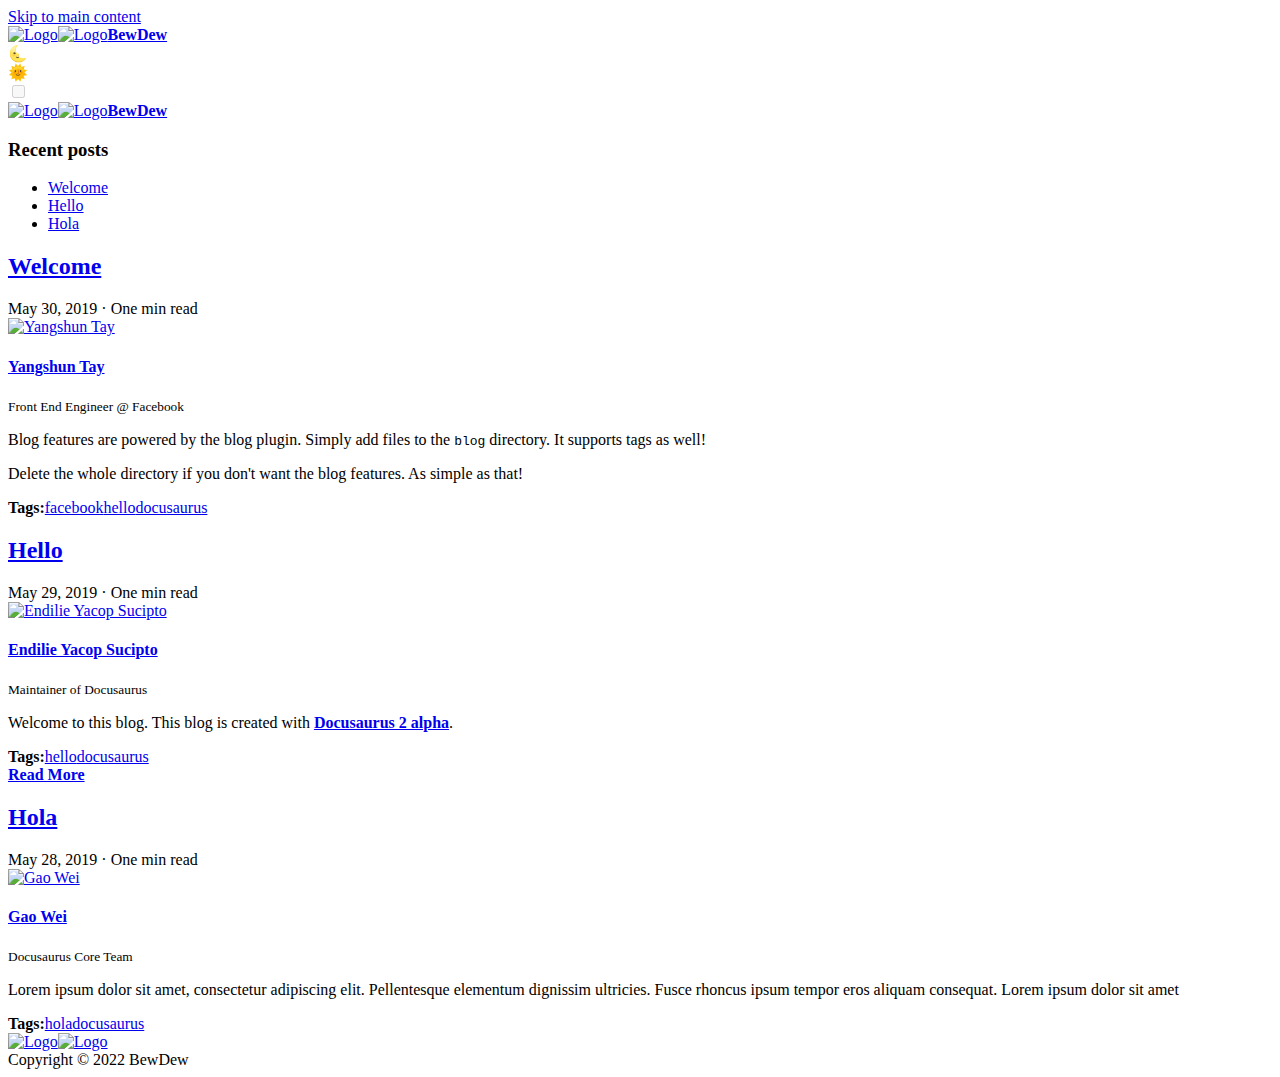
==== blog/index.html @ 8f5b1bf0 "Deploy website - based on" ====
<!doctype html>
<html lang="en" dir="ltr">
<head>
<meta charset="UTF-8">
<meta name="viewport" content="width=device-width,initial-scale=1">
<meta name="generator" content="Docusaurus v2.0.0-alpha.72">
<link rel="alternate" type="application/rss+xml" href="/bewdew/blog/rss.xml" title="A discreet dating platform Blog RSS Feed">
<link rel="alternate" type="application/atom+xml" href="/bewdew/blog/atom.xml" title="A discreet dating platform Blog Atom Feed"><title data-react-helmet="true">Blog | A discreet dating platform</title><meta data-react-helmet="true" property="og:title" content="Blog | A discreet dating platform"><meta data-react-helmet="true" name="description" content="Blog"><meta data-react-helmet="true" property="og:description" content="Blog"><meta data-react-helmet="true" property="og:url" content="https://aerohit2000.github.io/bewdew/blog"><meta data-react-helmet="true" name="docusaurus_locale" content="en"><meta data-react-helmet="true" name="docusaurus_tag" content="blog_posts_list"><link data-react-helmet="true" rel="shortcut icon" href="/bewdew/static/img/icon.ico"><link data-react-helmet="true" rel="canonical" href="https://aerohit2000.github.io/bewdew/blog"><link data-react-helmet="true" rel="alternate" href="https://aerohit2000.github.io/bewdew/blog" hreflang="en"><link data-react-helmet="true" rel="alternate" href="https://aerohit2000.github.io/bewdew/blog" hreflang="x-default"><link rel="stylesheet" href="/bewdew/assets/css/styles.150b2ff1.css">
<link rel="preload" href="/bewdew/assets/js/styles.269e202a.js" as="script">
<link rel="preload" href="/bewdew/assets/js/runtime~main.9c7e281b.js" as="script">
<link rel="preload" href="/bewdew/assets/js/main.afb9f971.js" as="script">
<link rel="preload" href="/bewdew/assets/js/common.3d805aa1.js" as="script">
<link rel="preload" href="/bewdew/assets/js/26.1a145ec1.js" as="script">
<link rel="preload" href="/bewdew/assets/js/296fe3ce.f5c335bb.js" as="script">
<link rel="preload" href="/bewdew/assets/js/af172acd.5b949e8c.js" as="script">
<link rel="preload" href="/bewdew/assets/js/3570154c.fe46bd46.js" as="script">
<link rel="preload" href="/bewdew/assets/js/8e9f0a8a.150a11a0.js" as="script">
<link rel="preload" href="/bewdew/assets/js/d6c3c306.daef6674.js" as="script">
</head>
<body>
<script>!function(){function t(t){document.documentElement.setAttribute("data-theme",t)}var e=function(){var t=null;try{t=localStorage.getItem("theme")}catch(t){}return t}();t(null!==e?e:"light")}()</script><div id="__docusaurus">
<div><a href="#main" class="skipToContent_1oUP">Skip to main content</a></div><nav class="navbar navbar--fixed-top"><div class="navbar__inner"><div class="navbar__items"><a class="navbar__brand" href="/bewdew/"><img src="/bewdew/img/logo.svg" alt="Logo" class="themedImage_1VuW themedImage--light_3UqQ navbar__logo"><img src="/bewdew/img/logo.svg" alt="Logo" class="themedImage_1VuW themedImage--dark_hz6m navbar__logo"><strong class="navbar__title">BewDew</strong></a></div><div class="navbar__items navbar__items--right"><div class="react-toggle react-toggle--disabled displayOnlyInLargeViewport_GrZ2"><div class="react-toggle-track"><div class="react-toggle-track-check"><span class="toggle_71bT">🌜</span></div><div class="react-toggle-track-x"><span class="toggle_71bT">🌞</span></div></div><div class="react-toggle-thumb"></div><input type="checkbox" disabled="" aria-label="Dark mode toggle" class="react-toggle-screenreader-only"></div></div></div><div role="presentation" class="navbar-sidebar__backdrop"></div><div class="navbar-sidebar"><div class="navbar-sidebar__brand"><a class="navbar__brand" href="/bewdew/"><img src="/bewdew/img/logo.svg" alt="Logo" class="themedImage_1VuW themedImage--light_3UqQ navbar__logo"><img src="/bewdew/img/logo.svg" alt="Logo" class="themedImage_1VuW themedImage--dark_hz6m navbar__logo"><strong class="navbar__title">BewDew</strong></a></div><div class="navbar-sidebar__items"><div class="menu"><ul class="menu__list"></ul></div></div></div></nav><div class="main-wrapper blog-wrapper"><div class="container margin-vert--lg"><div class="row"><div class="col col--3"><div class="sidebar_2ahu thin-scrollbar"><h3 class="sidebarItemTitle_2hhb">Recent posts</h3><ul class="sidebarItemList_2xAf"><li class="sidebarItem_2UVv"><a class="sidebarItemLink_1RT6" href="/bewdew/blog/welcome">Welcome</a></li><li class="sidebarItem_2UVv"><a class="sidebarItemLink_1RT6" href="/bewdew/blog/hello-world">Hello</a></li><li class="sidebarItem_2UVv"><a class="sidebarItemLink_1RT6" href="/bewdew/blog/hola">Hola</a></li></ul></div></div><main class="col col--7"><article class="margin-bottom--xl"><header><h2 class="margin-bottom--sm blogPostTitle_GeHD"><a href="/bewdew/blog/welcome">Welcome</a></h2><div class="margin-vert--md"><time datetime="2019-05-30T00:00:00.000Z" class="blogPostDate_fNvV">May 30, 2019 · One min read</time></div><div class="avatar margin-vert--md"><a href="https://github.com/yangshun" target="_blank" rel="noopener noreferrer" class="avatar__photo-link avatar__photo"><img src="https://avatars0.githubusercontent.com/u/1315101?s=400&amp;v=4" alt="Yangshun Tay"></a><div class="avatar__intro"><h4 class="avatar__name"><a href="https://github.com/yangshun" target="_blank" rel="noopener noreferrer">Yangshun Tay</a></h4><small class="avatar__subtitle">Front End Engineer @ Facebook</small></div></div></header><div class="markdown"><p>Blog features are powered by the blog plugin. Simply add files to the <code>blog</code> directory. It supports tags as well!</p><p>Delete the whole directory if you don&#x27;t want the blog features. As simple as that!</p></div><footer class="row margin-vert--lg"><div class="col"><strong>Tags:</strong><a class="margin-horiz--sm" href="/bewdew/blog/tags/facebook">facebook</a><a class="margin-horiz--sm" href="/bewdew/blog/tags/hello">hello</a><a class="margin-horiz--sm" href="/bewdew/blog/tags/docusaurus">docusaurus</a></div></footer></article><article class="margin-bottom--xl"><header><h2 class="margin-bottom--sm blogPostTitle_GeHD"><a href="/bewdew/blog/hello-world">Hello</a></h2><div class="margin-vert--md"><time datetime="2019-05-29T00:00:00.000Z" class="blogPostDate_fNvV">May 29, 2019 · One min read</time></div><div class="avatar margin-vert--md"><a href="https://github.com/endiliey" target="_blank" rel="noopener noreferrer" class="avatar__photo-link avatar__photo"><img src="https://avatars1.githubusercontent.com/u/17883920?s=460&amp;v=4" alt="Endilie Yacop Sucipto"></a><div class="avatar__intro"><h4 class="avatar__name"><a href="https://github.com/endiliey" target="_blank" rel="noopener noreferrer">Endilie Yacop Sucipto</a></h4><small class="avatar__subtitle">Maintainer of Docusaurus</small></div></div></header><div class="markdown"><p>Welcome to this blog. This blog is created with <a href="https://v2.docusaurus.io/" target="_blank" rel="noopener noreferrer"><strong>Docusaurus 2 alpha</strong></a>.</p></div><footer class="row margin-vert--lg"><div class="col"><strong>Tags:</strong><a class="margin-horiz--sm" href="/bewdew/blog/tags/hello">hello</a><a class="margin-horiz--sm" href="/bewdew/blog/tags/docusaurus">docusaurus</a></div><div class="col text--right"><a aria-label="Read more about Hello" href="/bewdew/blog/hello-world"><strong>Read More</strong></a></div></footer></article><article class="margin-bottom--xl"><header><h2 class="margin-bottom--sm blogPostTitle_GeHD"><a href="/bewdew/blog/hola">Hola</a></h2><div class="margin-vert--md"><time datetime="2019-05-28T00:00:00.000Z" class="blogPostDate_fNvV">May 28, 2019 · One min read</time></div><div class="avatar margin-vert--md"><a href="https://github.com/wgao19" target="_blank" rel="noopener noreferrer" class="avatar__photo-link avatar__photo"><img src="https://avatars1.githubusercontent.com/u/2055384?v=4" alt="Gao Wei"></a><div class="avatar__intro"><h4 class="avatar__name"><a href="https://github.com/wgao19" target="_blank" rel="noopener noreferrer">Gao Wei</a></h4><small class="avatar__subtitle">Docusaurus Core Team</small></div></div></header><div class="markdown"><p>Lorem ipsum dolor sit amet, consectetur adipiscing elit. Pellentesque elementum dignissim ultricies. Fusce rhoncus ipsum tempor eros aliquam consequat. Lorem ipsum dolor sit amet</p></div><footer class="row margin-vert--lg"><div class="col"><strong>Tags:</strong><a class="margin-horiz--sm" href="/bewdew/blog/tags/hola">hola</a><a class="margin-horiz--sm" href="/bewdew/blog/tags/docusaurus">docusaurus</a></div></footer></article><nav class="pagination-nav" aria-label="Blog list page navigation"><div class="pagination-nav__item"></div><div class="pagination-nav__item pagination-nav__item--next"></div></nav></main></div></div></div><footer class="footer"><div class="container"><div class="footer__bottom text--center"><div class="margin-bottom--sm"><a href="https://www.bewdew.com" target="_blank" rel="noopener noreferrer" class="footerLogoLink_MyFc"><img src="/bewdew/img/oss_logo.png" alt="Logo" class="themedImage_1VuW themedImage--light_3UqQ footer__logo"><img src="/bewdew/img/oss_logo.png" alt="Logo" class="themedImage_1VuW themedImage--dark_hz6m footer__logo"></a></div><div class="footer__copyright">Copyright © 2022 BewDew</div></div></div></footer></div>
<script src="/bewdew/assets/js/styles.269e202a.js"></script>
<script src="/bewdew/assets/js/runtime~main.9c7e281b.js"></script>
<script src="/bewdew/assets/js/main.afb9f971.js"></script>
<script src="/bewdew/assets/js/common.3d805aa1.js"></script>
<script src="/bewdew/assets/js/26.1a145ec1.js"></script>
<script src="/bewdew/assets/js/296fe3ce.f5c335bb.js"></script>
<script src="/bewdew/assets/js/af172acd.5b949e8c.js"></script>
<script src="/bewdew/assets/js/3570154c.fe46bd46.js"></script>
<script src="/bewdew/assets/js/8e9f0a8a.150a11a0.js"></script>
<script src="/bewdew/assets/js/d6c3c306.daef6674.js"></script>
</body>
</html>
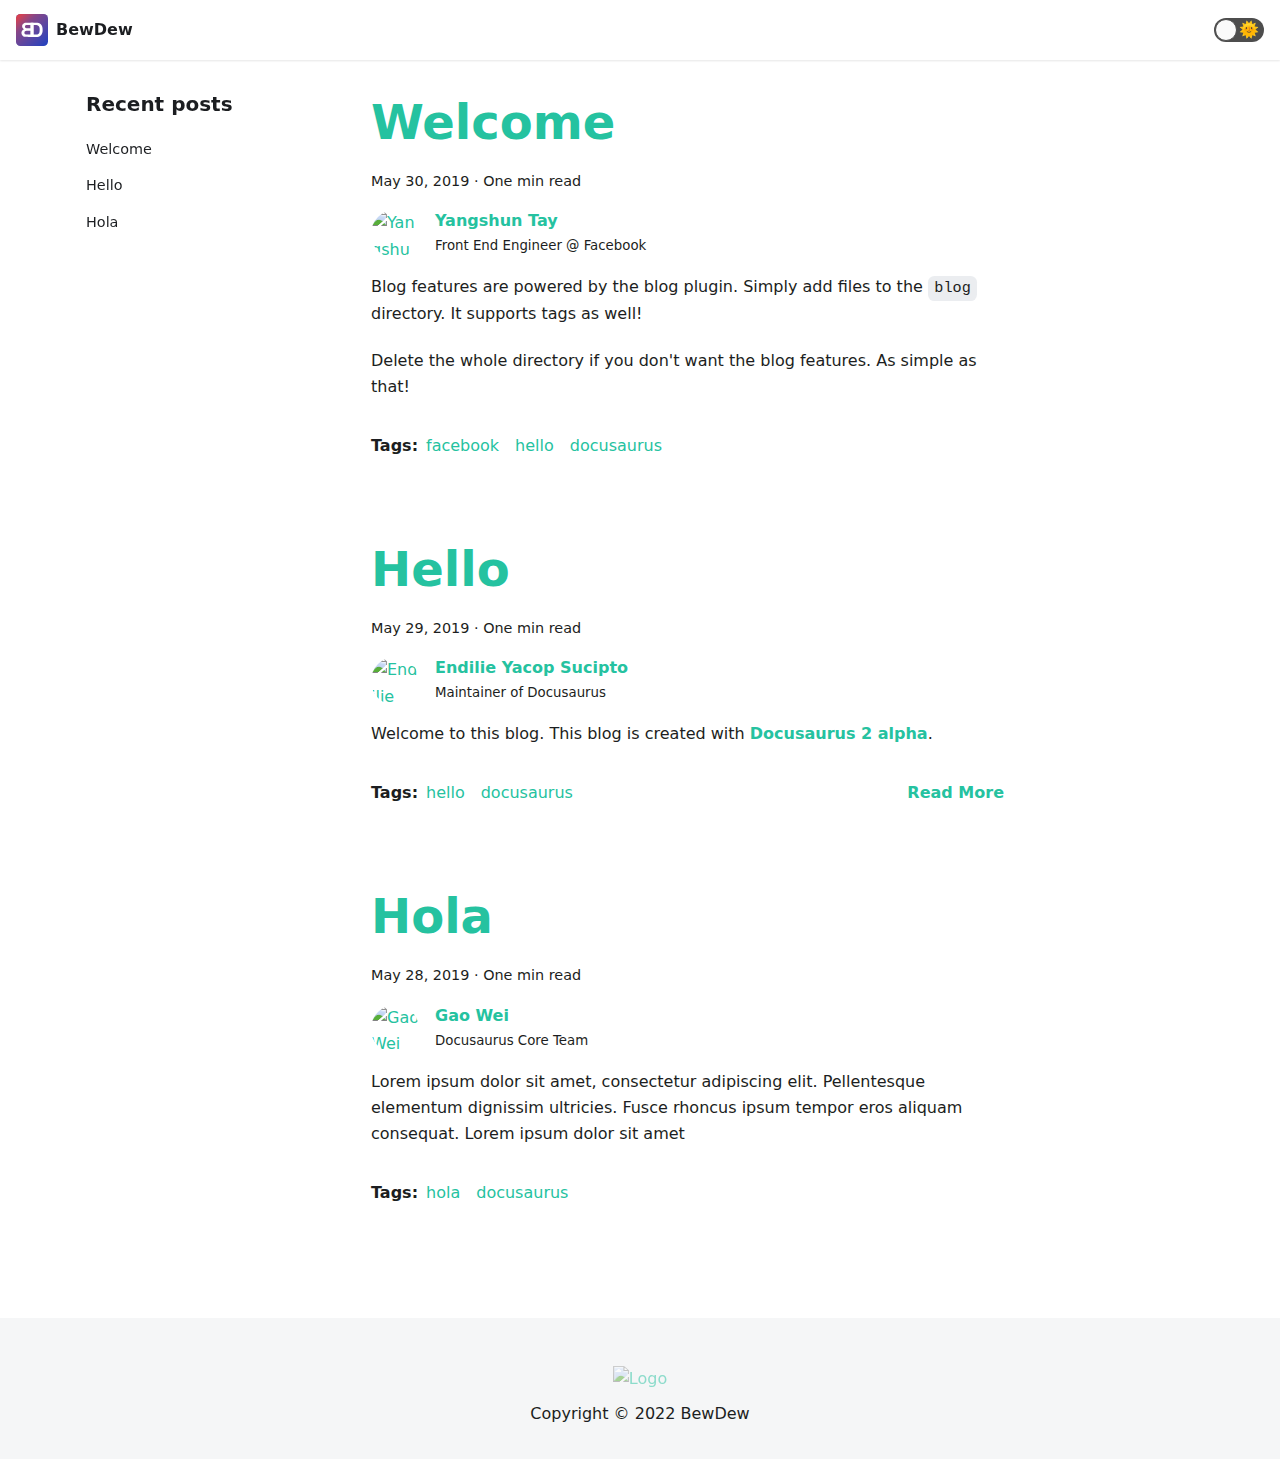
==== commit 9c94c208: "Deploy website - based on" ====
--- a/blog/index.html
+++ b/blog/index.html
@@ -4,31 +4,31 @@
 <meta charset="UTF-8">
 <meta name="viewport" content="width=device-width,initial-scale=1">
 <meta name="generator" content="Docusaurus v2.0.0-alpha.72">
-<link rel="alternate" type="application/rss+xml" href="/bewdew/blog/rss.xml" title="A discreet dating platform Blog RSS Feed">
-<link rel="alternate" type="application/atom+xml" href="/bewdew/blog/atom.xml" title="A discreet dating platform Blog Atom Feed"><title data-react-helmet="true">Blog | A discreet dating platform</title><meta data-react-helmet="true" property="og:title" content="Blog | A discreet dating platform"><meta data-react-helmet="true" name="description" content="Blog"><meta data-react-helmet="true" property="og:description" content="Blog"><meta data-react-helmet="true" property="og:url" content="https://aerohit2000.github.io/bewdew/blog"><meta data-react-helmet="true" name="docusaurus_locale" content="en"><meta data-react-helmet="true" name="docusaurus_tag" content="blog_posts_list"><link data-react-helmet="true" rel="shortcut icon" href="/bewdew/static/img/icon.ico"><link data-react-helmet="true" rel="canonical" href="https://aerohit2000.github.io/bewdew/blog"><link data-react-helmet="true" rel="alternate" href="https://aerohit2000.github.io/bewdew/blog" hreflang="en"><link data-react-helmet="true" rel="alternate" href="https://aerohit2000.github.io/bewdew/blog" hreflang="x-default"><link rel="stylesheet" href="/bewdew/assets/css/styles.150b2ff1.css">
-<link rel="preload" href="/bewdew/assets/js/styles.269e202a.js" as="script">
-<link rel="preload" href="/bewdew/assets/js/runtime~main.9c7e281b.js" as="script">
-<link rel="preload" href="/bewdew/assets/js/main.afb9f971.js" as="script">
-<link rel="preload" href="/bewdew/assets/js/common.3d805aa1.js" as="script">
-<link rel="preload" href="/bewdew/assets/js/26.1a145ec1.js" as="script">
-<link rel="preload" href="/bewdew/assets/js/296fe3ce.f5c335bb.js" as="script">
-<link rel="preload" href="/bewdew/assets/js/af172acd.5b949e8c.js" as="script">
-<link rel="preload" href="/bewdew/assets/js/3570154c.fe46bd46.js" as="script">
-<link rel="preload" href="/bewdew/assets/js/8e9f0a8a.150a11a0.js" as="script">
-<link rel="preload" href="/bewdew/assets/js/d6c3c306.daef6674.js" as="script">
+<link rel="alternate" type="application/rss+xml" href="/blog/rss.xml" title="A discreet dating platform Blog RSS Feed">
+<link rel="alternate" type="application/atom+xml" href="/blog/atom.xml" title="A discreet dating platform Blog Atom Feed"><title data-react-helmet="true">Blog | A discreet dating platform</title><meta data-react-helmet="true" property="og:title" content="Blog | A discreet dating platform"><meta data-react-helmet="true" name="description" content="Blog"><meta data-react-helmet="true" property="og:description" content="Blog"><meta data-react-helmet="true" property="og:url" content="https://aerohit2000.github.io/blog"><meta data-react-helmet="true" name="docusaurus_locale" content="en"><meta data-react-helmet="true" name="docusaurus_tag" content="blog_posts_list"><link data-react-helmet="true" rel="shortcut icon" href="/static/img/icon.ico"><link data-react-helmet="true" rel="canonical" href="https://aerohit2000.github.io/blog"><link data-react-helmet="true" rel="alternate" href="https://aerohit2000.github.io/blog" hreflang="en"><link data-react-helmet="true" rel="alternate" href="https://aerohit2000.github.io/blog" hreflang="x-default"><link rel="stylesheet" href="/assets/css/styles.150b2ff1.css">
+<link rel="preload" href="/assets/js/styles.dcf6557f.js" as="script">
+<link rel="preload" href="/assets/js/runtime~main.3266caa0.js" as="script">
+<link rel="preload" href="/assets/js/main.c0e5fdcb.js" as="script">
+<link rel="preload" href="/assets/js/common.3d805aa1.js" as="script">
+<link rel="preload" href="/assets/js/26.1a145ec1.js" as="script">
+<link rel="preload" href="/assets/js/296fe3ce.b82121b9.js" as="script">
+<link rel="preload" href="/assets/js/af172acd.b08022ed.js" as="script">
+<link rel="preload" href="/assets/js/3570154c.7caa2bec.js" as="script">
+<link rel="preload" href="/assets/js/8e9f0a8a.26dd858d.js" as="script">
+<link rel="preload" href="/assets/js/b2b675dd.51c60b69.js" as="script">
 </head>
 <body>
 <script>!function(){function t(t){document.documentElement.setAttribute("data-theme",t)}var e=function(){var t=null;try{t=localStorage.getItem("theme")}catch(t){}return t}();t(null!==e?e:"light")}()</script><div id="__docusaurus">
-<div><a href="#main" class="skipToContent_1oUP">Skip to main content</a></div><nav class="navbar navbar--fixed-top"><div class="navbar__inner"><div class="navbar__items"><a class="navbar__brand" href="/bewdew/"><img src="/bewdew/img/logo.svg" alt="Logo" class="themedImage_1VuW themedImage--light_3UqQ navbar__logo"><img src="/bewdew/img/logo.svg" alt="Logo" class="themedImage_1VuW themedImage--dark_hz6m navbar__logo"><strong class="navbar__title">BewDew</strong></a></div><div class="navbar__items navbar__items--right"><div class="react-toggle react-toggle--disabled displayOnlyInLargeViewport_GrZ2"><div class="react-toggle-track"><div class="react-toggle-track-check"><span class="toggle_71bT">🌜</span></div><div class="react-toggle-track-x"><span class="toggle_71bT">🌞</span></div></div><div class="react-toggle-thumb"></div><input type="checkbox" disabled="" aria-label="Dark mode toggle" class="react-toggle-screenreader-only"></div></div></div><div role="presentation" class="navbar-sidebar__backdrop"></div><div class="navbar-sidebar"><div class="navbar-sidebar__brand"><a class="navbar__brand" href="/bewdew/"><img src="/bewdew/img/logo.svg" alt="Logo" class="themedImage_1VuW themedImage--light_3UqQ navbar__logo"><img src="/bewdew/img/logo.svg" alt="Logo" class="themedImage_1VuW themedImage--dark_hz6m navbar__logo"><strong class="navbar__title">BewDew</strong></a></div><div class="navbar-sidebar__items"><div class="menu"><ul class="menu__list"></ul></div></div></div></nav><div class="main-wrapper blog-wrapper"><div class="container margin-vert--lg"><div class="row"><div class="col col--3"><div class="sidebar_2ahu thin-scrollbar"><h3 class="sidebarItemTitle_2hhb">Recent posts</h3><ul class="sidebarItemList_2xAf"><li class="sidebarItem_2UVv"><a class="sidebarItemLink_1RT6" href="/bewdew/blog/welcome">Welcome</a></li><li class="sidebarItem_2UVv"><a class="sidebarItemLink_1RT6" href="/bewdew/blog/hello-world">Hello</a></li><li class="sidebarItem_2UVv"><a class="sidebarItemLink_1RT6" href="/bewdew/blog/hola">Hola</a></li></ul></div></div><main class="col col--7"><article class="margin-bottom--xl"><header><h2 class="margin-bottom--sm blogPostTitle_GeHD"><a href="/bewdew/blog/welcome">Welcome</a></h2><div class="margin-vert--md"><time datetime="2019-05-30T00:00:00.000Z" class="blogPostDate_fNvV">May 30, 2019 · One min read</time></div><div class="avatar margin-vert--md"><a href="https://github.com/yangshun" target="_blank" rel="noopener noreferrer" class="avatar__photo-link avatar__photo"><img src="https://avatars0.githubusercontent.com/u/1315101?s=400&amp;v=4" alt="Yangshun Tay"></a><div class="avatar__intro"><h4 class="avatar__name"><a href="https://github.com/yangshun" target="_blank" rel="noopener noreferrer">Yangshun Tay</a></h4><small class="avatar__subtitle">Front End Engineer @ Facebook</small></div></div></header><div class="markdown"><p>Blog features are powered by the blog plugin. Simply add files to the <code>blog</code> directory. It supports tags as well!</p><p>Delete the whole directory if you don&#x27;t want the blog features. As simple as that!</p></div><footer class="row margin-vert--lg"><div class="col"><strong>Tags:</strong><a class="margin-horiz--sm" href="/bewdew/blog/tags/facebook">facebook</a><a class="margin-horiz--sm" href="/bewdew/blog/tags/hello">hello</a><a class="margin-horiz--sm" href="/bewdew/blog/tags/docusaurus">docusaurus</a></div></footer></article><article class="margin-bottom--xl"><header><h2 class="margin-bottom--sm blogPostTitle_GeHD"><a href="/bewdew/blog/hello-world">Hello</a></h2><div class="margin-vert--md"><time datetime="2019-05-29T00:00:00.000Z" class="blogPostDate_fNvV">May 29, 2019 · One min read</time></div><div class="avatar margin-vert--md"><a href="https://github.com/endiliey" target="_blank" rel="noopener noreferrer" class="avatar__photo-link avatar__photo"><img src="https://avatars1.githubusercontent.com/u/17883920?s=460&amp;v=4" alt="Endilie Yacop Sucipto"></a><div class="avatar__intro"><h4 class="avatar__name"><a href="https://github.com/endiliey" target="_blank" rel="noopener noreferrer">Endilie Yacop Sucipto</a></h4><small class="avatar__subtitle">Maintainer of Docusaurus</small></div></div></header><div class="markdown"><p>Welcome to this blog. This blog is created with <a href="https://v2.docusaurus.io/" target="_blank" rel="noopener noreferrer"><strong>Docusaurus 2 alpha</strong></a>.</p></div><footer class="row margin-vert--lg"><div class="col"><strong>Tags:</strong><a class="margin-horiz--sm" href="/bewdew/blog/tags/hello">hello</a><a class="margin-horiz--sm" href="/bewdew/blog/tags/docusaurus">docusaurus</a></div><div class="col text--right"><a aria-label="Read more about Hello" href="/bewdew/blog/hello-world"><strong>Read More</strong></a></div></footer></article><article class="margin-bottom--xl"><header><h2 class="margin-bottom--sm blogPostTitle_GeHD"><a href="/bewdew/blog/hola">Hola</a></h2><div class="margin-vert--md"><time datetime="2019-05-28T00:00:00.000Z" class="blogPostDate_fNvV">May 28, 2019 · One min read</time></div><div class="avatar margin-vert--md"><a href="https://github.com/wgao19" target="_blank" rel="noopener noreferrer" class="avatar__photo-link avatar__photo"><img src="https://avatars1.githubusercontent.com/u/2055384?v=4" alt="Gao Wei"></a><div class="avatar__intro"><h4 class="avatar__name"><a href="https://github.com/wgao19" target="_blank" rel="noopener noreferrer">Gao Wei</a></h4><small class="avatar__subtitle">Docusaurus Core Team</small></div></div></header><div class="markdown"><p>Lorem ipsum dolor sit amet, consectetur adipiscing elit. Pellentesque elementum dignissim ultricies. Fusce rhoncus ipsum tempor eros aliquam consequat. Lorem ipsum dolor sit amet</p></div><footer class="row margin-vert--lg"><div class="col"><strong>Tags:</strong><a class="margin-horiz--sm" href="/bewdew/blog/tags/hola">hola</a><a class="margin-horiz--sm" href="/bewdew/blog/tags/docusaurus">docusaurus</a></div></footer></article><nav class="pagination-nav" aria-label="Blog list page navigation"><div class="pagination-nav__item"></div><div class="pagination-nav__item pagination-nav__item--next"></div></nav></main></div></div></div><footer class="footer"><div class="container"><div class="footer__bottom text--center"><div class="margin-bottom--sm"><a href="https://www.bewdew.com" target="_blank" rel="noopener noreferrer" class="footerLogoLink_MyFc"><img src="/bewdew/img/oss_logo.png" alt="Logo" class="themedImage_1VuW themedImage--light_3UqQ footer__logo"><img src="/bewdew/img/oss_logo.png" alt="Logo" class="themedImage_1VuW themedImage--dark_hz6m footer__logo"></a></div><div class="footer__copyright">Copyright © 2022 BewDew</div></div></div></footer></div>
-<script src="/bewdew/assets/js/styles.269e202a.js"></script>
-<script src="/bewdew/assets/js/runtime~main.9c7e281b.js"></script>
-<script src="/bewdew/assets/js/main.afb9f971.js"></script>
-<script src="/bewdew/assets/js/common.3d805aa1.js"></script>
-<script src="/bewdew/assets/js/26.1a145ec1.js"></script>
-<script src="/bewdew/assets/js/296fe3ce.f5c335bb.js"></script>
-<script src="/bewdew/assets/js/af172acd.5b949e8c.js"></script>
-<script src="/bewdew/assets/js/3570154c.fe46bd46.js"></script>
-<script src="/bewdew/assets/js/8e9f0a8a.150a11a0.js"></script>
-<script src="/bewdew/assets/js/d6c3c306.daef6674.js"></script>
+<div><a href="#main" class="skipToContent_1oUP">Skip to main content</a></div><nav class="navbar navbar--fixed-top"><div class="navbar__inner"><div class="navbar__items"><a class="navbar__brand" href="/"><img src="/img/logo.svg" alt="Logo" class="themedImage_1VuW themedImage--light_3UqQ navbar__logo"><img src="/img/logo.svg" alt="Logo" class="themedImage_1VuW themedImage--dark_hz6m navbar__logo"><strong class="navbar__title">BewDew</strong></a></div><div class="navbar__items navbar__items--right"><div class="react-toggle react-toggle--disabled displayOnlyInLargeViewport_GrZ2"><div class="react-toggle-track"><div class="react-toggle-track-check"><span class="toggle_71bT">🌜</span></div><div class="react-toggle-track-x"><span class="toggle_71bT">🌞</span></div></div><div class="react-toggle-thumb"></div><input type="checkbox" disabled="" aria-label="Dark mode toggle" class="react-toggle-screenreader-only"></div></div></div><div role="presentation" class="navbar-sidebar__backdrop"></div><div class="navbar-sidebar"><div class="navbar-sidebar__brand"><a class="navbar__brand" href="/"><img src="/img/logo.svg" alt="Logo" class="themedImage_1VuW themedImage--light_3UqQ navbar__logo"><img src="/img/logo.svg" alt="Logo" class="themedImage_1VuW themedImage--dark_hz6m navbar__logo"><strong class="navbar__title">BewDew</strong></a></div><div class="navbar-sidebar__items"><div class="menu"><ul class="menu__list"></ul></div></div></div></nav><div class="main-wrapper blog-wrapper"><div class="container margin-vert--lg"><div class="row"><div class="col col--3"><div class="sidebar_2ahu thin-scrollbar"><h3 class="sidebarItemTitle_2hhb">Recent posts</h3><ul class="sidebarItemList_2xAf"><li class="sidebarItem_2UVv"><a class="sidebarItemLink_1RT6" href="/blog/welcome">Welcome</a></li><li class="sidebarItem_2UVv"><a class="sidebarItemLink_1RT6" href="/blog/hello-world">Hello</a></li><li class="sidebarItem_2UVv"><a class="sidebarItemLink_1RT6" href="/blog/hola">Hola</a></li></ul></div></div><main class="col col--7"><article class="margin-bottom--xl"><header><h2 class="margin-bottom--sm blogPostTitle_GeHD"><a href="/blog/welcome">Welcome</a></h2><div class="margin-vert--md"><time datetime="2019-05-30T00:00:00.000Z" class="blogPostDate_fNvV">May 30, 2019 · One min read</time></div><div class="avatar margin-vert--md"><a href="https://github.com/yangshun" target="_blank" rel="noopener noreferrer" class="avatar__photo-link avatar__photo"><img src="https://avatars0.githubusercontent.com/u/1315101?s=400&amp;v=4" alt="Yangshun Tay"></a><div class="avatar__intro"><h4 class="avatar__name"><a href="https://github.com/yangshun" target="_blank" rel="noopener noreferrer">Yangshun Tay</a></h4><small class="avatar__subtitle">Front End Engineer @ Facebook</small></div></div></header><div class="markdown"><p>Blog features are powered by the blog plugin. Simply add files to the <code>blog</code> directory. It supports tags as well!</p><p>Delete the whole directory if you don&#x27;t want the blog features. As simple as that!</p></div><footer class="row margin-vert--lg"><div class="col"><strong>Tags:</strong><a class="margin-horiz--sm" href="/blog/tags/facebook">facebook</a><a class="margin-horiz--sm" href="/blog/tags/hello">hello</a><a class="margin-horiz--sm" href="/blog/tags/docusaurus">docusaurus</a></div></footer></article><article class="margin-bottom--xl"><header><h2 class="margin-bottom--sm blogPostTitle_GeHD"><a href="/blog/hello-world">Hello</a></h2><div class="margin-vert--md"><time datetime="2019-05-29T00:00:00.000Z" class="blogPostDate_fNvV">May 29, 2019 · One min read</time></div><div class="avatar margin-vert--md"><a href="https://github.com/endiliey" target="_blank" rel="noopener noreferrer" class="avatar__photo-link avatar__photo"><img src="https://avatars1.githubusercontent.com/u/17883920?s=460&amp;v=4" alt="Endilie Yacop Sucipto"></a><div class="avatar__intro"><h4 class="avatar__name"><a href="https://github.com/endiliey" target="_blank" rel="noopener noreferrer">Endilie Yacop Sucipto</a></h4><small class="avatar__subtitle">Maintainer of Docusaurus</small></div></div></header><div class="markdown"><p>Welcome to this blog. This blog is created with <a href="https://v2.docusaurus.io/" target="_blank" rel="noopener noreferrer"><strong>Docusaurus 2 alpha</strong></a>.</p></div><footer class="row margin-vert--lg"><div class="col"><strong>Tags:</strong><a class="margin-horiz--sm" href="/blog/tags/hello">hello</a><a class="margin-horiz--sm" href="/blog/tags/docusaurus">docusaurus</a></div><div class="col text--right"><a aria-label="Read more about Hello" href="/blog/hello-world"><strong>Read More</strong></a></div></footer></article><article class="margin-bottom--xl"><header><h2 class="margin-bottom--sm blogPostTitle_GeHD"><a href="/blog/hola">Hola</a></h2><div class="margin-vert--md"><time datetime="2019-05-28T00:00:00.000Z" class="blogPostDate_fNvV">May 28, 2019 · One min read</time></div><div class="avatar margin-vert--md"><a href="https://github.com/wgao19" target="_blank" rel="noopener noreferrer" class="avatar__photo-link avatar__photo"><img src="https://avatars1.githubusercontent.com/u/2055384?v=4" alt="Gao Wei"></a><div class="avatar__intro"><h4 class="avatar__name"><a href="https://github.com/wgao19" target="_blank" rel="noopener noreferrer">Gao Wei</a></h4><small class="avatar__subtitle">Docusaurus Core Team</small></div></div></header><div class="markdown"><p>Lorem ipsum dolor sit amet, consectetur adipiscing elit. Pellentesque elementum dignissim ultricies. Fusce rhoncus ipsum tempor eros aliquam consequat. Lorem ipsum dolor sit amet</p></div><footer class="row margin-vert--lg"><div class="col"><strong>Tags:</strong><a class="margin-horiz--sm" href="/blog/tags/hola">hola</a><a class="margin-horiz--sm" href="/blog/tags/docusaurus">docusaurus</a></div></footer></article><nav class="pagination-nav" aria-label="Blog list page navigation"><div class="pagination-nav__item"></div><div class="pagination-nav__item pagination-nav__item--next"></div></nav></main></div></div></div><footer class="footer"><div class="container"><div class="footer__bottom text--center"><div class="margin-bottom--sm"><a href="https://www.bewdew.com" target="_blank" rel="noopener noreferrer" class="footerLogoLink_MyFc"><img src="/img/oss_logo.png" alt="Logo" class="themedImage_1VuW themedImage--light_3UqQ footer__logo"><img src="/img/oss_logo.png" alt="Logo" class="themedImage_1VuW themedImage--dark_hz6m footer__logo"></a></div><div class="footer__copyright">Copyright © 2022 BewDew</div></div></div></footer></div>
+<script src="/assets/js/styles.dcf6557f.js"></script>
+<script src="/assets/js/runtime~main.3266caa0.js"></script>
+<script src="/assets/js/main.c0e5fdcb.js"></script>
+<script src="/assets/js/common.3d805aa1.js"></script>
+<script src="/assets/js/26.1a145ec1.js"></script>
+<script src="/assets/js/296fe3ce.b82121b9.js"></script>
+<script src="/assets/js/af172acd.b08022ed.js"></script>
+<script src="/assets/js/3570154c.7caa2bec.js"></script>
+<script src="/assets/js/8e9f0a8a.26dd858d.js"></script>
+<script src="/assets/js/b2b675dd.51c60b69.js"></script>
 </body>
 </html>--- a/assets/css/styles.150b2ff1.css
+++ b/assets/css/styles.150b2ff1.css
@@ -0,0 +1 @@
+.row .col,img{max-width:100%}.markdown li,body{word-wrap:break-word}pre,table{overflow:auto}blockquote,pre{margin:0 0 var(--ifm-spacing-vertical)}.button,.close{-webkit-appearance:none;cursor:pointer}.button,.react-toggle{-webkit-user-select:none;-ms-user-select:none}.breadcrumbs__link,.button{transition-timing-function:var(--ifm-transition-timing-default)}.button--outline.button--active,.button--outline:active,.button--outline:hover,:root{--ifm-button-color:var(--ifm-font-color-base-inverse)}.button,.close,.menu__link,.navbar__link{cursor:pointer}.navbar--dark,:root{--ifm-navbar-link-hover-color:var(--ifm-color-primary)}.tabs__item,hr,img{box-sizing:content-box}:root,html[data-theme=dark]{--ifm-color-emphasis-500:var(--ifm-color-gray-500)}.react-toggle,html{-webkit-tap-highlight-color:transparent}.footer__items,.menu__list,.pills__item,.sidebarItem_2UVv{list-style-type:none}:root{--ra-admonition-background-color:var(--ifm-alert-background-color);--ra-admonition-border-width:var(--ifm-alert-border-width);--ra-admonition-border-color:var(--ifm-alert-border-color);--ra-admonition-border-radius:var(--ifm-alert-border-radius);--ra-admonition-color:var(--ifm-alert-color);--ra-admonition-padding-vertical:var(--ifm-alert-padding-vertical);--ra-admonition-padding-horizontal:var(--ifm-alert-padding-horizontal);--ra-color-note:var(--ifm-color-secondary);--ra-color-important:var(--ifm-color-info);--ra-color-tip:var(--ifm-color-success);--ra-color-caution:var(--ifm-color-warning);--ra-color-warning:var(--ifm-color-danger);--ra-color-text-dark:var(--ifm-color-gray-900)}.admonition{margin-bottom:1em;--ra-admonition-icon-color:var(--ra-admonition-color)}.admonition:not(.alert){background-color:var(--ra-admonition-background-color);border:var(--ra-admonition-border-width) solid var(--ra-admonition-border-color);border-radius:var(--ra-admonition-border-radius);box-sizing:border-box;color:var(--ra-admonition-color);padding:var(--ra-admonition-padding-vertical) var(--ra-admonition-padding-horizontal);--ra-admonition-background-color:var(--ifm-color-primary)}.container,.row .col{padding:0 var(--ifm-spacing-horizontal);width:100%}.admonition h5{margin-top:0;margin-bottom:8px;text-transform:uppercase}.admonition-icon{display:inline-block;vertical-align:middle;margin-right:.2em}.admonition-icon svg{display:inline-block;width:22px;height:22px;stroke-width:0;fill:var(--ra-admonition-icon-color);stroke:var(--ra-admonition-icon-color)}.admonition-content>:last-child,blockquote>:last-child{margin-bottom:0}.admonition-note{--ra-admonition-color:var(--ra-color-text-dark)}:root{--ifm-dark-value:10%;--ifm-darker-value:15%;--ifm-darkest-value:30%;--ifm-light-value:15%;--ifm-lighter-value:30%;--ifm-lightest-value:50%;--ifm-color-primary:#3578e5;--ifm-color-primary-dark:#306cce;--ifm-color-primary-darker:#2d66c3;--ifm-color-primary-darkest:#2554a0;--ifm-color-primary-light:#538ce9;--ifm-color-primary-lighter:#72a1ed;--ifm-color-primary-lightest:#9abcf2;--ifm-color-secondary:#ebedf0;--ifm-color-secondary-dark:#d4d5d8;--ifm-color-secondary-darker:#c8c9cc;--ifm-color-secondary-darkest:#a4a6a8;--ifm-color-secondary-light:#eef0f2;--ifm-color-secondary-lighter:#f1f2f5;--ifm-color-secondary-lightest:#f5f6f8;--ifm-color-success:#00a400;--ifm-color-success-dark:#009400;--ifm-color-success-darker:#008b00;--ifm-color-success-darkest:#007300;--ifm-color-success-light:#26b226;--ifm-color-success-lighter:#4dbf4d;--ifm-color-success-lightest:#80d280;--ifm-color-info:#54c7ec;--ifm-color-info-dark:#4cb3d4;--ifm-color-info-darker:#47a9c9;--ifm-color-info-darkest:#3b8ba5;--ifm-color-info-light:#6ecfef;--ifm-color-info-lighter:#87d8f2;--ifm-color-info-lightest:#aae3f6;--ifm-color-warning:#ffba00;--ifm-color-warning-dark:#e6a700;--ifm-color-warning-darker:#d99e00;--ifm-color-warning-darkest:#b38200;--ifm-color-warning-light:#ffc426;--ifm-color-warning-lighter:#ffcf4d;--ifm-color-warning-lightest:#ffdd80;--ifm-color-danger:#fa383e;--ifm-color-danger-dark:#e13238;--ifm-color-danger-darker:#d53035;--ifm-color-danger-darkest:#af272b;--ifm-color-danger-light:#fb565b;--ifm-color-danger-lighter:#fb7478;--ifm-color-danger-lightest:#fd9c9f;--ifm-color-white:#fff;--ifm-color-black:#000;--ifm-color-gray-0:var(--ifm-color-white);--ifm-color-gray-100:#f5f6f7;--ifm-color-gray-200:#ebedf0;--ifm-color-gray-300:#dadde1;--ifm-color-gray-400:#ccd0d5;--ifm-color-gray-500:#bec3c9;--ifm-color-gray-600:#8d949e;--ifm-color-gray-700:#606770;--ifm-color-gray-800:#444950;--ifm-color-gray-900:#1c1e21;--ifm-color-gray-1000:var(--ifm-color-black);--ifm-color-emphasis-0:var(--ifm-color-gray-0);--ifm-color-emphasis-100:var(--ifm-color-gray-100);--ifm-color-emphasis-200:var(--ifm-color-gray-200);--ifm-color-emphasis-300:var(--ifm-color-gray-300);--ifm-color-emphasis-400:var(--ifm-color-gray-400);--ifm-color-emphasis-600:var(--ifm-color-gray-600);--ifm-color-emphasis-700:var(--ifm-color-gray-700);--ifm-color-emphasis-800:var(--ifm-color-gray-800);--ifm-color-emphasis-900:var(--ifm-color-gray-900);--ifm-color-emphasis-1000:var(--ifm-color-gray-1000);--ifm-color-content:var(--ifm-color-emphasis-900);--ifm-color-content-inverse:var(--ifm-color-emphasis-0);--ifm-color-content-secondary:#606770;--ifm-background-color:transparent;--ifm-background-surface-color:var(--ifm-color-content-inverse);--ifm-global-border-width:1px;--ifm-global-radius:0.4rem;--ifm-hover-overlay:rgba(0,0,0,0.05);--ifm-font-color-base:var(--ifm-color-content);--ifm-font-color-base-inverse:var(--ifm-color-content-inverse);--ifm-font-color-secondary:var(--ifm-color-content-secondary);--ifm-font-family-base:system-ui,-apple-system,Segoe UI,Roboto,Ubuntu,Cantarell,Noto Sans,sans-serif,BlinkMacSystemFont,"Segoe UI",Helvetica,Arial,sans-serif,"Apple Color Emoji","Segoe UI Emoji","Segoe UI Symbol";--ifm-font-family-monospace:SFMono-Regular,Menlo,Monaco,Consolas,"Liberation Mono","Courier New",monospace;--ifm-font-size-base:100%;--ifm-font-weight-light:300;--ifm-font-weight-normal:400;--ifm-font-weight-semibold:500;--ifm-font-weight-bold:700;--ifm-font-weight-base:var(--ifm-font-weight-normal);--ifm-line-height-base:1.65;--ifm-global-spacing:1rem;--ifm-spacing-vertical:var(--ifm-global-spacing);--ifm-spacing-horizontal:var(--ifm-global-spacing);--ifm-transition-fast:200ms;--ifm-transition-slow:400ms;--ifm-transition-timing-default:cubic-bezier(0.08,0.52,0.52,1);--ifm-global-shadow-lw:0 1px 2px 0 rgba(0,0,0,0.1);--ifm-global-shadow-md:0 5px 40px rgba(0,0,0,0.2);--ifm-global-shadow-tl:0 12px 28px 0 rgba(0,0,0,0.2),0 2px 4px 0 rgba(0,0,0,0.1);--ifm-z-index-dropdown:2;--ifm-z-index-fixed:3;--ifm-z-index-overlay:4;--ifm-container-width:1140px;--ifm-container-width-xl:1320px;--ifm-code-background:var(--ifm-color-emphasis-200);--ifm-code-border-radius:var(--ifm-global-radius);--ifm-code-color:var(--ifm-color-emphasis-900);--ifm-code-font-size:90%;--ifm-code-padding-horizontal:0.4rem;--ifm-code-padding-vertical:0.2rem;--ifm-pre-background:var(--ifm-color-emphasis-100);--ifm-pre-border-radius:var(--ifm-code-border-radius);--ifm-pre-color:inherit;--ifm-pre-line-height:1.45;--ifm-pre-padding:1rem;--ifm-heading-color:inherit;--ifm-heading-margin-top:0;--ifm-heading-margin-bottom:var(--ifm-spacing-vertical);--ifm-heading-font-family:inherit;--ifm-heading-font-weight:var(--ifm-font-weight-bold);--ifm-heading-line-height:1.25;--ifm-h1-font-size:2rem;--ifm-h2-font-size:1.5rem;--ifm-h3-font-size:1.25rem;--ifm-h4-font-size:1rem;--ifm-h5-font-size:0.875rem;--ifm-h6-font-size:0.85rem;--ifm-image-alignment-padding:1.25rem;--ifm-leading-desktop:1.25;--ifm-leading:calc(var(--ifm-leading-desktop)*1rem);--ifm-list-left-padding:2rem;--ifm-list-margin:1rem;--ifm-list-item-margin:0.25rem;--ifm-list-paragraph-margin:1rem;--ifm-table-cell-padding:0.75rem;--ifm-table-background:transparent;--ifm-table-stripe-background:var(--ifm-color-emphasis-100);--ifm-table-border-width:1px;--ifm-table-border-color:var(--ifm-color-emphasis-300);--ifm-table-head-background:inherit;--ifm-table-head-color:inherit;--ifm-table-head-font-weight:var(--ifm-font-weight-bold);--ifm-table-cell-color:inherit;--ifm-link-color:var(--ifm-color-primary);--ifm-link-decoration:none;--ifm-link-hover-color:var(--ifm-link-color);--ifm-link-hover-decoration:underline;--ifm-paragraph-margin-bottom:var(--ifm-leading);--ifm-blockquote-color:#6a737d;--ifm-blockquote-font-size:var(--ifm-font-size-base);--ifm-blockquote-padding-horizontal:1rem;--ifm-blockquote-padding-vertical:1rem;--ifm-hr-border-color:var(--ifm-color-emphasis-500);--ifm-hr-border-width:1px;--ifm-hr-margin-vertical:1.5rem;--ifm-alert-background-color:inherit;--ifm-alert-border-color:inherit;--ifm-alert-border-radius:var(--ifm-global-radius);--ifm-alert-border-width:var(--ifm-global-border-width);--ifm-alert-color:var(--ifm-font-color-base-inverse);--ifm-alert-padding-horizontal:var(--ifm-spacing-horizontal);--ifm-alert-padding-vertical:var(--ifm-spacing-vertical);--ifm-avatar-intro-margin:1rem;--ifm-avatar-intro-alignment:inherit;--ifm-avatar-photo-size-sm:2rem;--ifm-avatar-photo-size-md:3rem;--ifm-avatar-photo-size-lg:4rem;--ifm-avatar-photo-size-xl:6rem;--ifm-badge-background-color:inherit;--ifm-badge-border-color:inherit;--ifm-badge-border-radius:var(--ifm-global-radius);--ifm-badge-border-width:var(--ifm-global-border-width);--ifm-badge-color:var(--ifm-color-white);--ifm-badge-padding-horizontal:calc(var(--ifm-spacing-horizontal)*0.5);--ifm-badge-padding-vertical:calc(var(--ifm-spacing-vertical)*0.25);--ifm-breadcrumb-border-radius:1.5rem;--ifm-breadcrumb-spacing:0.0625rem;--ifm-breadcrumb-color-active:var(--ifm-color-primary);--ifm-breadcrumb-item-background-active:var(--ifm-hover-overlay);--ifm-breadcrumb-padding-horizontal:1rem;--ifm-breadcrumb-padding-vertical:0.5rem;--ifm-breadcrumb-size-multiplier:1;--ifm-breadcrumb-separator:url('data:image/svg+xml;utf8,<svg xmlns="http://www.w3.org/2000/svg" x="0px" y="0px" viewBox="0 0 256 256"><g><g><polygon points="79.093,0 48.907,30.187 146.72,128 48.907,225.813 79.093,256 207.093,128"/></g></g><g></g><g></g><g></g><g></g><g></g><g></g><g></g><g></g><g></g><g></g><g></g><g></g><g></g><g></g><g></g></svg>');--ifm-breadcrumb-separator-filter:none;--ifm-breadcrumb-separator-size:0.5rem;--ifm-breadcrumb-separator-size-multiplier:1.25;--ifm-button-background-color:inherit;--ifm-button-border-color:var(--ifm-button-background-color);--ifm-button-border-width:var(--ifm-global-border-width);--ifm-button-font-weight:var(--ifm-font-weight-bold);--ifm-button-padding-horizontal:1.5rem;--ifm-button-padding-vertical:0.375rem;--ifm-button-size-multiplier:1;--ifm-button-transition-duration:var(--ifm-transition-fast);--ifm-button-border-radius:calc(var(--ifm-global-radius)*var(--ifm-button-size-multiplier));--ifm-button-group-margin:2px;--ifm-card-background-color:var(--ifm-background-surface-color);--ifm-card-border-radius:calc(var(--ifm-global-radius)*2);--ifm-card-horizontal-spacing:var(--ifm-global-spacing);--ifm-card-vertical-spacing:var(--ifm-global-spacing);--ifm-toc-border-color:var(--ifm-color-emphasis-300);--ifm-toc-link-color:var(--ifm-color-content-secondary);--ifm-toc-padding-vertical:0.5rem;--ifm-toc-padding-horizontal:0.5rem;--ifm-dropdown-background-color:var(--ifm-background-surface-color);--ifm-dropdown-font-weight:var(--ifm-font-weight-semibold);--ifm-dropdown-link-color:var(--ifm-font-color-base);--ifm-dropdown-hover-background-color:var(--ifm-hover-overlay);--ifm-footer-background-color:var(--ifm-color-emphasis-100);--ifm-footer-color:inherit;--ifm-footer-link-color:var(--ifm-color-emphasis-700);--ifm-footer-link-hover-color:var(--ifm-color-primary);--ifm-footer-link-horizontal-spacing:0.5rem;--ifm-footer-padding-horizontal:calc(var(--ifm-spacing-horizontal)*2);--ifm-footer-padding-vertical:calc(var(--ifm-spacing-vertical)*2);--ifm-footer-title-color:inherit;--ifm-hero-background-color:var(--ifm-background-surface-color);--ifm-hero-text-color:var(--ifm-color-emphasis-800);--ifm-menu-color:var(--ifm-color-emphasis-700);--ifm-menu-color-active:var(--ifm-color-primary);--ifm-menu-color-background-active:var(--ifm-hover-overlay);--ifm-menu-color-background-hover:var(--ifm-hover-overlay);--ifm-menu-link-padding-horizontal:1rem;--ifm-menu-link-padding-vertical:0.375rem;--ifm-menu-link-sublist-icon:url('data:image/svg+xml;utf8,<svg xmlns="http://www.w3.org/2000/svg" width="16px" height="16px" viewBox="0 0 24 24"><path fill="rgba(0,0,0,0.5)" d="M7.41 15.41L12 10.83l4.59 4.58L18 14l-6-6-6 6z"></path></svg>');--ifm-menu-link-sublist-icon-filter:none;--ifm-navbar-background-color:var(--ifm-background-surface-color);--ifm-navbar-height:3.75rem;--ifm-navbar-item-padding-horizontal:1rem;--ifm-navbar-item-padding-vertical:0.25rem;--ifm-navbar-link-color:var(--ifm-font-color-base);--ifm-navbar-link-active-color:var(--ifm-link-color);--ifm-navbar-padding-horizontal:var(--ifm-spacing-horizontal);--ifm-navbar-padding-vertical:calc(var(--ifm-spacing-vertical)*0.5);--ifm-navbar-shadow:var(--ifm-global-shadow-lw);--ifm-navbar-search-input-background-color:var(--ifm-color-emphasis-200);--ifm-navbar-search-input-color:var(--ifm-color-emphasis-800);--ifm-navbar-search-input-placeholder-color:var(--ifm-color-emphasis-500);--ifm-navbar-search-input-icon:url('data:image/svg+xml;utf8,<svg fill="currentColor" xmlns="http://www.w3.org/2000/svg" viewBox="0 0 16 16" height="16px" width="16px"><path d="M6.02945,10.20327a4.17382,4.17382,0,1,1,4.17382-4.17382A4.15609,4.15609,0,0,1,6.02945,10.20327Zm9.69195,4.2199L10.8989,9.59979A5.88021,5.88021,0,0,0,12.058,6.02856,6.00467,6.00467,0,1,0,9.59979,10.8989l4.82338,4.82338a.89729.89729,0,0,0,1.29912,0,.89749.89749,0,0,0-.00087-1.29909Z" /></svg>');--ifm-navbar-sidebar-width:80vw;--ifm-pagination-border-radius:calc(var(--ifm-global-radius)*var(--ifm-pagination-size-multiplier));--ifm-pagination-color-active:var(--ifm-color-primary);--ifm-pagination-font-size:1rem;--ifm-pagination-item-active-background:var(--ifm-hover-overlay);--ifm-pagination-page-spacing:0.0625rem;--ifm-pagination-padding-horizontal:calc(var(--ifm-spacing-horizontal)*1);--ifm-pagination-padding-vertical:calc(var(--ifm-spacing-vertical)*0.25);--ifm-pagination-size-multiplier:1;--ifm-pagination-nav-border-radius:var(--ifm-global-radius);--ifm-pagination-nav-color-hover:var(--ifm-color-primary);--ifm-pills-color-active:var(--ifm-color-primary);--ifm-pills-color-background-active:var(--ifm-hover-overlay);--ifm-pills-spacing:0.0625rem;--ifm-tabs-color:var(--ifm-font-color-secondary);--ifm-tabs-color-active:var(--ifm-color-primary);--ifm-tabs-padding-horizontal:1rem;--ifm-tabs-padding-vertical:1rem;--ifm-tabs-spacing:0.0625rem;--ifm-scrollbar-size:7px;--ifm-scrollbar-track-background-color:#f1f1f1;--ifm-scrollbar-thumb-background-color:#888;--ifm-scrollbar-thumb-hover-background-color:#555;--ifm-color-primary:#25c2a0;--ifm-color-primary-dark:#21af90;--ifm-color-primary-darker:#1fa588;--ifm-color-primary-darkest:#1a8870;--ifm-color-primary-light:#46cbae;--ifm-color-primary-lighter:#66d4bd;--ifm-color-primary-lightest:#92e0d0;--ifm-code-font-size:95%;--docusaurus-announcement-bar-height:auto;--collapse-button-bg-color-dark:#2e333a;--doc-sidebar-width:300px}.badge--danger,.badge--info,.badge--primary,.badge--secondary,.badge--success,.badge--warning{--ifm-badge-border-color:var(--ifm-badge-background-color)}.button--link,.button--outline{--ifm-button-background-color:transparent}.navbar--dark,.navbar--primary{--ifm-navbar-search-input-background-color:hsla(0,0%,100%,0.1);--ifm-navbar-search-input-placeholder-color:hsla(0,0%,100%,0.5)}*{box-sizing:border-box}html{background-color:var(--ifm-background-color);color:var(--ifm-font-color-base);font:var(--ifm-font-size-base)/var(--ifm-line-height-base) var(--ifm-font-family-base);-webkit-font-smoothing:antialiased;text-rendering:optimizelegibility;-ms-text-size-adjust:100%;-webkit-text-size-adjust:100%}body{margin:0;transition:var(--ifm-transition-fast) ease color}.container{margin:0 auto;max-width:var(--ifm-container-width)}.padding-bottom--none,.padding-vert--none{padding-bottom:0!important}.padding-top--none,.padding-vert--none{padding-top:0!important}.padding-horiz--none,.padding-left--none{padding-left:0!important}.padding-horiz--none,.padding-right--none{padding-right:0!important}.container--fluid{max-width:inherit}.row{display:flex;flex-direction:row;flex-wrap:wrap;margin:0 calc(var(--ifm-spacing-horizontal)*-1)}.margin-bottom--none,.margin-vert--none,.markdown>:last-child{margin-bottom:0!important}.margin-top--none,.margin-vert--none,.markdown>:first-child{margin-top:0!important}.row .col{--ifm-col-width:100%;flex:1 0;margin-left:0}.row .col.col--1,.row .col.col--2,.row .col.col--3,.row .col[class*=col--]{flex:0 0 var(--ifm-col-width);max-width:var(--ifm-col-width)}.row .col.col--1{--ifm-col-width:8.33333%}.row .col.col--offset-1{margin-left:8.33333%}.row .col.col--2{--ifm-col-width:16.66667%}.row .col.col--offset-2{margin-left:16.66667%}.row .col.col--3{--ifm-col-width:25%}.row .col.col--offset-3{margin-left:25%}.row .col.col--4{--ifm-col-width:33.33333%;flex:0 0 var(--ifm-col-width);max-width:var(--ifm-col-width)}.row .col.col--offset-4{margin-left:33.33333%}.row .col.col--5{--ifm-col-width:41.66667%;flex:0 0 var(--ifm-col-width);max-width:var(--ifm-col-width)}.row .col.col--6,.row .col.col--7{flex:0 0 var(--ifm-col-width);max-width:var(--ifm-col-width)}.row .col.col--offset-5{margin-left:41.66667%}.row .col.col--6{--ifm-col-width:50%}.row .col.col--offset-6{margin-left:50%}.row .col.col--7{--ifm-col-width:58.33333%}.row .col.col--offset-7{margin-left:58.33333%}.row .col.col--8{--ifm-col-width:66.66667%;flex:0 0 var(--ifm-col-width);max-width:var(--ifm-col-width)}.row .col.col--offset-8{margin-left:66.66667%}.row .col.col--9{--ifm-col-width:75%;flex:0 0 var(--ifm-col-width);max-width:var(--ifm-col-width)}.row .col.col--10,.row .col.col--11{flex:0 0 var(--ifm-col-width);max-width:var(--ifm-col-width)}.row .col.col--offset-9{margin-left:75%}.row .col.col--10{--ifm-col-width:83.33333%}.row .col.col--offset-10{margin-left:83.33333%}.row .col.col--11{--ifm-col-width:91.66667%}.row .col.col--offset-11{margin-left:91.66667%}.row .col.col--12{--ifm-col-width:100%;flex:0 0 var(--ifm-col-width);max-width:var(--ifm-col-width)}.row .col.col--offset-12{margin-left:100%}.row--no-gutters{margin-left:0;margin-right:0}.margin-horiz--none,.margin-left--none{margin-left:0!important}.margin-horiz--none,.margin-right--none{margin-right:0!important}.row--no-gutters>.col{padding-left:0;padding-right:0}.row--align-top{align-items:flex-start}.row--align-bottom{align-items:flex-end}.row--align-center{align-items:center}.row--align-stretch{align-items:stretch}.row--align-baseline{align-items:baseline}.margin--none{margin:0!important}.margin-bottom--xs,.margin-vert--xs{margin-bottom:.25rem!important}.margin-top--xs,.margin-vert--xs{margin-top:.25rem!important}.margin-horiz--xs,.margin-left--xs{margin-left:.25rem!important}.margin-horiz--xs,.margin-right--xs{margin-right:.25rem!important}.margin--xs{margin:.25rem!important}.margin-bottom--sm,.margin-vert--sm{margin-bottom:.5rem!important}.margin-top--sm,.margin-vert--sm{margin-top:.5rem!important}.margin-horiz--sm,.margin-left--sm{margin-left:.5rem!important}.margin-horiz--sm,.margin-right--sm{margin-right:.5rem!important}.margin--sm{margin:.5rem!important}.margin-bottom--md,.margin-vert--md{margin-bottom:1rem!important}.margin-top--md,.margin-vert--md{margin-top:1rem!important}.margin-horiz--md,.margin-left--md{margin-left:1rem!important}.margin-horiz--md,.margin-right--md{margin-right:1rem!important}.margin--md{margin:1rem!important}.margin-bottom--lg,.margin-vert--lg{margin-bottom:2rem!important}.margin-top--lg,.margin-vert--lg{margin-top:2rem!important}.margin-horiz--lg,.margin-left--lg{margin-left:2rem!important}.margin-horiz--lg,.margin-right--lg{margin-right:2rem!important}.margin--lg{margin:2rem!important}.margin-bottom--xl,.margin-vert--xl{margin-bottom:5rem!important}.margin-top--xl,.margin-vert--xl{margin-top:5rem!important}.margin-horiz--xl,.margin-left--xl{margin-left:5rem!important}.margin-horiz--xl,.margin-right--xl{margin-right:5rem!important}.margin--xl{margin:5rem!important}.padding--none{padding:0!important}.padding-bottom--xs,.padding-vert--xs{padding-bottom:.25rem!important}.padding-top--xs,.padding-vert--xs{padding-top:.25rem!important}.padding-horiz--xs,.padding-left--xs{padding-left:.25rem!important}.padding-horiz--xs,.padding-right--xs{padding-right:.25rem!important}.padding--xs{padding:.25rem!important}.padding-bottom--sm,.padding-vert--sm{padding-bottom:.5rem!important}.padding-top--sm,.padding-vert--sm{padding-top:.5rem!important}.padding-horiz--sm,.padding-left--sm{padding-left:.5rem!important}.padding-horiz--sm,.padding-right--sm{padding-right:.5rem!important}.padding--sm{padding:.5rem!important}.padding-bottom--md,.padding-vert--md{padding-bottom:1rem!important}.padding-top--md,.padding-vert--md{padding-top:1rem!important}.padding-horiz--md,.padding-left--md{padding-left:1rem!important}.padding-horiz--md,.padding-right--md{padding-right:1rem!important}.padding--md{padding:1rem!important}.padding-bottom--lg,.padding-vert--lg{padding-bottom:2rem!important}.padding-top--lg,.padding-vert--lg{padding-top:2rem!important}.padding-horiz--lg,.padding-left--lg{padding-left:2rem!important}.padding-horiz--lg,.padding-right--lg{padding-right:2rem!important}.padding--lg{padding:2rem!important}.padding-bottom--xl,.padding-vert--xl{padding-bottom:5rem!important}.padding-top--xl,.padding-vert--xl{padding-top:5rem!important}.padding-horiz--xl,.padding-left--xl{padding-left:5rem!important}.padding-horiz--xl,.padding-right--xl{padding-right:5rem!important}.padding--xl{padding:5rem!important}code{background-color:var(--ifm-code-background);border-radius:var(--ifm-code-border-radius);color:var(--ifm-code-color);font-family:var(--ifm-font-family-monospace);font-size:var(--ifm-code-font-size);padding:var(--ifm-code-padding-vertical) var(--ifm-code-padding-horizontal)}a code{color:inherit}pre{background-color:var(--ifm-pre-background);border-radius:var(--ifm-pre-border-radius);color:var(--ifm-pre-color);font:var(--ifm-code-font-size)/var(--ifm-pre-line-height) var(--ifm-font-family-monospace);padding:var(--ifm-pre-padding)}pre,pre code{word-wrap:normal}pre code{background-color:transparent;display:inline;font-size:100%;line-height:inherit;padding:0;white-space:pre;word-break:normal}kbd{background-color:var(--ifm-color-emphasis-0);border:1px solid var(--ifm-color-emphasis-400);border-radius:.2rem;box-shadow:inset 0 -1px 0 var(--ifm-color-emphasis-400);color:var(--ifm-color-emphasis-800);font:80% var(--ifm-font-family-monospace);padding:.15rem .3rem}h1,h2,h3,h4,h5,h6{color:var(--ifm-heading-color);font-weight:var(--ifm-heading-font-weight);line-height:var(--ifm-heading-line-height);margin:var(--ifm-heading-margin-top) 0 var(--ifm-heading-margin-bottom) 0}.badge,strong{font-weight:var(--ifm-font-weight-bold)}h1{font-size:var(--ifm-h1-font-size)}h2{font-size:var(--ifm-h2-font-size)}h3{font-size:var(--ifm-h3-font-size)}h4{font-size:var(--ifm-h4-font-size)}h5{font-size:var(--ifm-h5-font-size)}h6{font-size:var(--ifm-h6-font-size)}img{border-style:none}img[align=right]{padding-left:var(--image-alignment-padding)}img[align=left]{padding-right:var(--image-alignment-padding)}.markdown{--ifm-h1-vertical-rhythm-top:3;--ifm-h2-vertical-rhythm-top:2;--ifm-h3-vertical-rhythm-top:1.5;--ifm-heading-vertical-rhythm-top:1.25;--ifm-h1-vertical-rhythm-bottom:1.25;--ifm-heading-vertical-rhythm-bottom:1}.markdown:after,.markdown:before,hr:after,hr:before{content:"";display:table}.markdown:after,hr:after{clear:both}.markdown>h1{--ifm-h1-font-size:3rem;margin-bottom:calc(var(--ifm-h1-vertical-rhythm-bottom)*var(--ifm-leading));margin-top:calc(var(--ifm-h1-vertical-rhythm-top)*var(--ifm-leading))}.markdown>h2,.markdown>h3,.markdown>h4,.markdown>h5,.markdown>h6{margin-bottom:calc(var(--ifm-heading-vertical-rhythm-bottom)*var(--ifm-leading))}.markdown>h2{--ifm-h2-font-size:2rem;margin-top:calc(var(--ifm-h2-vertical-rhythm-top)*var(--ifm-leading))}.markdown>h3{--ifm-h3-font-size:1.5rem;margin-top:calc(var(--ifm-h3-vertical-rhythm-top)*var(--ifm-leading))}.markdown>h4,.markdown>h5,.markdown>h6{margin-top:calc(var(--ifm-heading-vertical-rhythm-top)*var(--ifm-leading))}.codeBlockContainer_K1bP,.markdown>p,.markdown>pre,.markdown>ul{margin-bottom:var(--ifm-leading)}.markdown li>p{margin-top:var(--ifm-list-paragraph-margin)}.markdown li+li{margin-top:var(--ifm-list-item-margin)}ol,ul{margin:0 0 var(--ifm-list-margin);padding-left:var(--ifm-list-left-padding)}ol ol,ul ol{list-style-type:lower-roman}.avatar__name,ol ol,ol ul,ul ol,ul ul{margin:0}ol ol ol,ol ul ol,ul ol ol,ul ul ol{list-style-type:lower-alpha}table{border-collapse:collapse;display:block;margin-bottom:var(--ifm-spacing-vertical);width:100%}.avatar__photo,.card,hr{overflow:hidden}table tr{background-color:var(--ifm-table-background);border-top:var(--ifm-table-border-width) solid var(--ifm-table-border-color)}table tr:nth-child(2n){background-color:var(--ifm-table-stripe-background)}table td,table th{border:var(--ifm-table-border-width) solid var(--ifm-table-border-color);padding:var(--ifm-table-cell-padding)}table th{background-color:var(--ifm-table-head-background);color:var(--ifm-table-head-color);font-weight:var(--ifm-table-head-font-weight)}table td{color:var(--ifm-table-cell-color)}a{color:var(--ifm-link-color);text-decoration:var(--ifm-link-decoration);transition:color var(--ifm-transition-fast) var(--ifm-transition-timing-default)}a:hover{color:var(--ifm-link-hover-color);text-decoration:var(--ifm-link-hover-decoration)}.alert,.alert a{color:var(--ifm-alert-color)}.breadcrumbs__link:hover,a:not([href]){text-decoration:none}p{margin:0 0 var(--ifm-paragraph-margin-bottom)}blockquote{border-left:6px solid var(--ifm-color-emphasis-300);color:var(--ifm-blockquote-color);font-size:var(--ifm-blockquote-font-size);padding:var(--ifm-blockquote-padding-vertical) var(--ifm-blockquote-padding-horizontal)}blockquote>:first-child{margin-top:0}hr{border:var(--ifm-hr-border-width) solid var(--ifm-hr-border-color);margin:var(--ifm-hr-margin-vertical) 0}.alert{background-color:var(--ifm-alert-background-color);border-radius:var(--ifm-alert-border-radius);border:var(--ifm-alert-border-width) solid var(--ifm-alert-border-color);padding:var(--ifm-alert-padding-vertical) var(--ifm-alert-padding-horizontal)}.alert--primary{--ifm-alert-background-color:var(--ifm-color-primary);--ifm-alert-border-color:var(--ifm-color-primary)}.alert--secondary{--ifm-alert-background-color:var(--ifm-color-secondary);--ifm-alert-border-color:var(--ifm-color-secondary);--ifm-alert-color:var(--ifm-color-gray-900)}.alert--success{--ifm-alert-background-color:var(--ifm-color-success);--ifm-alert-border-color:var(--ifm-color-success)}.alert--info{--ifm-alert-background-color:var(--ifm-color-info);--ifm-alert-border-color:var(--ifm-color-info)}.alert--warning{--ifm-alert-background-color:var(--ifm-color-warning);--ifm-alert-border-color:var(--ifm-color-warning)}.alert--danger{--ifm-alert-background-color:var(--ifm-color-danger);--ifm-alert-border-color:var(--ifm-color-danger)}.alert a{text-decoration:underline}.alert .close{margin-right:calc(var(--ifm-alert-padding-horizontal)*-1);margin-top:calc(var(--ifm-alert-padding-vertical)*-1)}.avatar,.navbar,.navbar>.container,.navbar>.container-fluid{display:flex}.avatar__photo-link{display:block}.avatar__photo{border-radius:50%;height:var(--ifm-avatar-photo-size-md);width:var(--ifm-avatar-photo-size-md)}.avatar__photo--sm{height:var(--ifm-avatar-photo-size-sm);width:var(--ifm-avatar-photo-size-sm)}.avatar__photo--lg{height:var(--ifm-avatar-photo-size-lg);width:var(--ifm-avatar-photo-size-lg)}.avatar__photo--xl{height:var(--ifm-avatar-photo-size-xl);width:var(--ifm-avatar-photo-size-xl)}.avatar__photo+.avatar__intro{margin-left:var(--ifm-avatar-intro-margin)}.avatar__intro{display:flex;flex:1 1;flex-direction:column;justify-content:center;text-align:var(--ifm-avatar-intro-alignment)}.badge,.breadcrumbs__item,.breadcrumbs__link,.button,.dropdown>.navbar__link:after,.menu__link--sublist:after{display:inline-block}.avatar__subtitle{margin-top:.25rem}.avatar--vertical{--ifm-avatar-intro-alignment:center;--ifm-avatar-intro-margin:0.5rem;align-items:center;flex-direction:column}.avatar--vertical .avatar__intro{margin-left:0}.badge{background-color:var(--ifm-badge-background-color);border:var(--ifm-badge-border-width) solid var(--ifm-badge-border-color);border-radius:var(--ifm-badge-border-radius);color:var(--ifm-badge-color);font-size:75%;line-height:1;padding:var(--ifm-badge-padding-vertical) var(--ifm-badge-padding-horizontal);vertical-align:baseline}.badge--primary{--ifm-badge-background-color:var(--ifm-color-primary)}.badge--secondary{--ifm-badge-background-color:var(--ifm-color-secondary);color:var(--ifm-color-black)}.badge--success{--ifm-badge-background-color:var(--ifm-color-success)}.badge--info{--ifm-badge-background-color:var(--ifm-color-info)}.badge--warning{--ifm-badge-background-color:var(--ifm-color-warning)}.badge--danger{--ifm-badge-background-color:var(--ifm-color-danger)}.breadcrumbs{margin-bottom:0;padding-left:0}.breadcrumbs__item:not(:first-child){margin-left:var(--ifm-breadcrumb-spacing)}.breadcrumbs__item:not(:last-child){margin-right:var(--ifm-breadcrumb-spacing)}.breadcrumbs__item:not(:last-child):after{background:var(--ifm-breadcrumb-separator) 50%;content:" ";display:inline-block;filter:var(--ifm-breadcrumb-separator-filter);height:calc(var(--ifm-breadcrumb-separator-size)*var(--ifm-breadcrumb-size-multiplier)*var(--ifm-breadcrumb-separator-size-multiplier));margin:0 .5rem;opacity:.5;width:calc(var(--ifm-breadcrumb-separator-size)*var(--ifm-breadcrumb-size-multiplier)*var(--ifm-breadcrumb-separator-size-multiplier))}.breadcrumbs__item--active .breadcrumbs__link{color:var(--ifm-breadcrumb-color-active)}.breadcrumbs__item--active .breadcrumbs__link,.breadcrumbs__item:not(.breadcrumbs__item--active):hover .breadcrumbs__link{background:var(--ifm-breadcrumb-item-background-active)}.breadcrumbs__link{border-radius:var(--ifm-breadcrumb-border-radius);color:var(--ifm-font-color-base);font-size:calc(1rem*var(--ifm-breadcrumb-size-multiplier));padding:calc(var(--ifm-breadcrumb-padding-vertical)*var(--ifm-breadcrumb-size-multiplier)) calc(var(--ifm-breadcrumb-padding-horizontal)*var(--ifm-breadcrumb-size-multiplier));transition-property:background,color;transition-duration:var(--ifm-transition-fast)}.breadcrumbs--sm{--ifm-breadcrumb-size-multiplier:0.8}.breadcrumbs--lg{--ifm-breadcrumb-size-multiplier:1.2}.button{appearance:none;background-color:var(--ifm-button-background-color);border-radius:var(--ifm-button-border-radius);border:var(--ifm-button-border-width) solid var(--ifm-button-border-color);font-size:calc(0.875rem*var(--ifm-button-size-multiplier));font-weight:var(--ifm-button-font-weight);line-height:1.5;padding:calc(var(--ifm-button-padding-vertical)*var(--ifm-button-size-multiplier)) calc(var(--ifm-button-padding-horizontal)*var(--ifm-button-size-multiplier));text-align:center;user-select:none;vertical-align:middle;white-space:nowrap;transition-property:color,background,border-color;transition-duration:var(--ifm-button-transition-duration)}.button,.button:hover{color:var(--ifm-button-color);text-decoration:none}.button--outline{--ifm-button-color:var(--ifm-button-border-color)}.button--outline:hover{--ifm-button-background-color:var(--ifm-button-border-color)}.button--link{--ifm-button-border-color:transparent;color:var(--ifm-link-color);text-decoration:var(--ifm-link-decoration)}.button--link.button--active,.button--link:active,.button--link:hover{color:var(--ifm-link-hover-color);text-decoration:var(--ifm-link-hover-decoration)}.button.disabled,.button:disabled,.button[disabled]{opacity:.65;pointer-events:none}.button--sm{--ifm-button-size-multiplier:0.8}.button--lg{--ifm-button-size-multiplier:1.35}.button--block{display:block;width:100%}.button.button--secondary{color:var(--ifm-color-gray-900)}.button.button--secondary.button--outline:not(.button--active):not(:hover),.sidebarItemLink_1RT6{color:var(--ifm-font-color-base)}.button--primary{--ifm-button-border-color:var(--ifm-color-primary)}.button--primary:not(.button--outline){--ifm-button-background-color:var(--ifm-color-primary)}.button--primary:not(.button--outline):hover{--ifm-button-background-color:var(--ifm-color-primary-dark);--ifm-button-border-color:var(--ifm-color-primary-dark)}.button--primary.button--active,.button--primary:active{--ifm-button-border-color:var(--ifm-color-primary-darker);--ifm-button-background-color:var(--ifm-color-primary-darker);background-color:var(--ifm-color-primary-darker);border-color:var(--ifm-color-primary-darker)}.button--secondary{--ifm-button-border-color:var(--ifm-color-secondary)}.button--secondary:not(.button--outline){--ifm-button-background-color:var(--ifm-color-secondary)}.button--secondary:not(.button--outline):hover{--ifm-button-background-color:var(--ifm-color-secondary-dark);--ifm-button-border-color:var(--ifm-color-secondary-dark)}.button--secondary.button--active,.button--secondary:active{--ifm-button-border-color:var(--ifm-color-secondary-darker);--ifm-button-background-color:var(--ifm-color-secondary-darker);background-color:var(--ifm-color-secondary-darker);border-color:var(--ifm-color-secondary-darker)}.button--success{--ifm-button-border-color:var(--ifm-color-success)}.button--success:not(.button--outline){--ifm-button-background-color:var(--ifm-color-success)}.button--success:not(.button--outline):hover{--ifm-button-background-color:var(--ifm-color-success-dark);--ifm-button-border-color:var(--ifm-color-success-dark)}.button--success.button--active,.button--success:active{--ifm-button-border-color:var(--ifm-color-success-darker);--ifm-button-background-color:var(--ifm-color-success-darker);background-color:var(--ifm-color-success-darker);border-color:var(--ifm-color-success-darker)}.button--info{--ifm-button-border-color:var(--ifm-color-info)}.button--info:not(.button--outline){--ifm-button-background-color:var(--ifm-color-info)}.button--info:not(.button--outline):hover{--ifm-button-background-color:var(--ifm-color-info-dark);--ifm-button-border-color:var(--ifm-color-info-dark)}.button--info.button--active,.button--info:active{--ifm-button-border-color:var(--ifm-color-info-darker);--ifm-button-background-color:var(--ifm-color-info-darker);background-color:var(--ifm-color-info-darker);border-color:var(--ifm-color-info-darker)}.button--warning{--ifm-button-border-color:var(--ifm-color-warning)}.button--warning:not(.button--outline){--ifm-button-background-color:var(--ifm-color-warning)}.button--warning:not(.button--outline):hover{--ifm-button-background-color:var(--ifm-color-warning-dark);--ifm-button-border-color:var(--ifm-color-warning-dark)}.button--warning.button--active,.button--warning:active{--ifm-button-border-color:var(--ifm-color-warning-darker);--ifm-button-background-color:var(--ifm-color-warning-darker);background-color:var(--ifm-color-warning-darker);border-color:var(--ifm-color-warning-darker)}.button--danger{--ifm-button-border-color:var(--ifm-color-danger)}.button--danger:not(.button--outline){--ifm-button-background-color:var(--ifm-color-danger)}.button--danger:not(.button--outline):hover{--ifm-button-background-color:var(--ifm-color-danger-dark);--ifm-button-border-color:var(--ifm-color-danger-dark)}.button--danger.button--active,.button--danger:active{--ifm-button-border-color:var(--ifm-color-danger-darker);--ifm-button-background-color:var(--ifm-color-danger-darker);background-color:var(--ifm-color-danger-darker);border-color:var(--ifm-color-danger-darker)}.button-group{display:inline-flex}.button-group>.button:not(:first-child){border-bottom-left-radius:0;border-top-left-radius:0;margin-left:var(--ifm-button-group-margin)}.button-group>.button:not(:last-child){border-bottom-right-radius:0;border-top-right-radius:0}.button-group>.button--active{z-index:1}.button-group--block{display:flex;justify-content:stretch}.button-group--block>.button{flex-grow:1}.card{background-color:var(--ifm-card-background-color);border-radius:var(--ifm-card-border-radius);box-shadow:var(--ifm-global-shadow-lw);display:flex;flex-direction:column}.card--full-height,body,html{height:100%}.card__image{padding-top:var(--ifm-card-vertical-spacing)}.card__image:first-child{padding-top:0}.card__body,.card__footer,.card__header{padding:var(--ifm-card-vertical-spacing) var(--ifm-card-horizontal-spacing)}.card__body:not(:last-child),.card__footer:not(:last-child),.card__header:not(:last-child){padding-bottom:0}.card__body>:last-child,.card__footer>:last-child,.card__header>:last-child{margin-bottom:0}.card__footer{margin-top:auto}.table-of-contents{font-size:.8rem;margin-bottom:0;padding:var(--ifm-toc-padding-vertical) 0}.table-of-contents,.table-of-contents ul{list-style-type:none;padding-left:var(--ifm-toc-padding-horizontal)}.table-of-contents li{margin:var(--ifm-toc-padding-vertical) var(--ifm-toc-padding-horizontal)}.table-of-contents__left-border{border-left:1px solid var(--ifm-toc-border-color)}.table-of-contents__link{color:var(--ifm-toc-link-color)}.table-of-contents__link--active,.table-of-contents__link--active code,.table-of-contents__link:hover,.table-of-contents__link:hover code{color:var(--ifm-color-primary);text-decoration:none}.close{appearance:none;background:none;border:none;color:var(--ifm-color-black);float:right;font-size:1.5rem;font-weight:var(--ifm-font-weight-bold);line-height:1;opacity:.5;padding:1rem;transition:opacity var(--ifm-transition-fast) var(--ifm-transition-timing-default)}.dropdown__menu,.menu__link,.menu__link:hover{transition-duration:var(--ifm-transition-fast)}.close:hover{opacity:.7}.close:focus{opacity:.8}.dropdown{display:inline-flex;font-weight:var(--ifm-dropdown-font-weight);position:relative;vertical-align:top}.dropdown--hoverable:hover .dropdown__menu,.dropdown--show .dropdown__menu{opacity:1;transform:scale(1);visibility:visible}.dropdown--right .dropdown__menu{right:0}.dropdown--nocaret .navbar__link:after{content:none!important}.dropdown__menu{background-color:var(--ifm-dropdown-background-color);border-radius:var(--ifm-global-radius);box-shadow:var(--ifm-global-shadow-md);list-style:none;min-width:10rem;opacity:0;padding:.5rem;position:absolute;top:100%;transform:scale(.8);visibility:hidden;z-index:var(--ifm-z-index-dropdown);transition-property:opacity,transform,visibility;transition-timing-function:cubic-bezier(.24,.22,.015,1.56)}.dropdown__link{border-radius:.375rem;color:var(--ifm-dropdown-link-color);display:block;font-size:.875rem;padding:.375rem .5rem;white-space:nowrap}.dropdown__link--active,.dropdown__link:hover{background-color:var(--ifm-dropdown-hover-background-color);color:var(--ifm-dropdown-link-color);text-decoration:none}.dropdown__link--active,.dropdown__link--active:hover{--ifm-dropdown-link-color:var(--ifm-link-color)}.dropdown>.navbar__link:after{border-color:currentcolor transparent;border-style:solid;border-width:.4em .4em 0;content:"";margin-left:.3em;vertical-align:middle}.footer{background-color:var(--ifm-footer-background-color);color:var(--ifm-footer-color);padding:var(--ifm-footer-padding-vertical) var(--ifm-footer-padding-horizontal)}.footer--dark{--ifm-footer-background-color:#303846;--ifm-footer-color:var(--ifm-footer-link-color);--ifm-footer-link-color:var(--ifm-color-secondary);--ifm-footer-title-color:var(--ifm-color-white)}.footer__links{margin-bottom:1rem}.footer__link-item{color:var(--ifm-footer-link-color);line-height:2}.footer__link-item:hover{color:var(--ifm-footer-link-hover-color)}.footer__link-separator{margin:0 var(--ifm-footer-link-horizontal-spacing)}.footer__logo{margin-top:1rem;max-width:10rem}.footer__item,.pills__item+.pills__item{margin-top:0}.footer__title{color:var(--ifm-footer-title-color)}.footer__items{margin-bottom:0;padding-left:0}[type=checkbox]{padding:0}.hero{align-items:center;background-color:var(--ifm-hero-background-color);color:var(--ifm-hero-text-color);display:flex;padding:4rem 2rem}.hero--primary{--ifm-hero-background-color:var(--ifm-color-primary);--ifm-hero-text-color:var(--ifm-font-color-base-inverse)}.hero--dark{--ifm-hero-background-color:#303846;--ifm-hero-text-color:var(--ifm-color-white)}.blogPostTitle_GeHD,.hero__title{font-size:3rem}.hero__subtitle{font-size:1.5rem}.menu{font-weight:var(--ifm-font-weight-semibold);overflow-x:hidden}.menu__list{margin:0;padding-left:0}.menu__list .menu__list{margin-left:var(--ifm-menu-link-padding-horizontal)}.menu__list-item{margin:.25rem 0}.menu__list-item--collapsed .menu__link--sublist:after{transform:rotate(90deg)}.menu__link{border-radius:.25rem;display:flex;justify-content:space-between;line-height:20px;padding:var(--ifm-menu-link-padding-vertical) var(--ifm-menu-link-padding-horizontal)}.menu__link,.menu__link:hover{color:var(--ifm-menu-color);transition-property:color,background;transition-timing-function:var(--ifm-transition-timing-default)}.navbar-sidebar,.navbar-sidebar__backdrop{bottom:0;opacity:0;visibility:hidden;transition-timing-function:ease-in-out;top:0;left:0}.menu__link:hover{text-decoration:none;background:var(--ifm-menu-color-background-hover)}.menu__link--sublist:after{background:var(--ifm-menu-link-sublist-icon) 50%/2rem 2rem;content:" ";filter:var(--ifm-menu-link-sublist-icon-filter);height:1.25rem;transform:rotate(180deg);width:1.25rem;transition:transform var(--ifm-transition-fast) linear}.menu__link--active,.menu__link--active:hover{color:var(--ifm-menu-color-active)}.menu__link--active:not(.menu__link--sublist){background:var(--ifm-menu-color-background-active)}.menu--responsive .menu__button{bottom:2rem;display:none;position:fixed;right:1rem;z-index:var(--ifm-z-index-fixed)}.menu--show{background:var(--ifm-background-surface-color);bottom:0;left:0;overscroll-behavior:contain;padding:1rem;position:fixed;right:0;-ms-scroll-chaining:none;top:0;z-index:var(--ifm-z-index-overlay)}.menu--show .menu__list{display:inherit;opacity:1;transition:opacity var(--ifm-transition-fast) linear}.navbar{background-color:var(--ifm-navbar-background-color);box-shadow:var(--ifm-navbar-shadow);height:var(--ifm-navbar-height);padding:var(--ifm-navbar-padding-vertical) var(--ifm-navbar-padding-horizontal);width:100%}.navbar--fixed-top{position:sticky;top:0;z-index:var(--ifm-z-index-fixed)}.navbar__inner{align-items:stretch;display:flex;flex-wrap:wrap;justify-content:space-between;width:100%}.navbar__brand{align-items:center;color:var(--ifm-navbar-link-color);display:flex;font-weight:700;height:2rem;margin-right:1rem}.navbar__brand:hover{color:inherit;text-decoration:none}.navbar__title{flex-shrink:0;max-width:100%}.navbar__toggle{background:none;border:none;color:inherit;cursor:pointer;display:none;margin-right:.5rem;padding:0}.navbar__item,.navbar__link{padding:var(--ifm-navbar-item-padding-vertical) var(--ifm-navbar-item-padding-horizontal)}.navbar__logo{height:100%;margin-right:.5rem}.navbar__items{align-items:center;display:flex;flex:1 1 auto}.navbar__items--center{flex:0 0 auto}.navbar__items--center .navbar__brand{margin:0}.navbar__items--right{justify-content:flex-end}.navbar__item{display:inline-block}.navbar__item.dropdown{padding:0}#nprogress,.navbar__item.dropdown .navbar__link:not([href]){pointer-events:none}.navbar__link{color:var(--ifm-navbar-link-color);font-weight:var(--ifm-font-weight-semibold);text-decoration:none}.navbar__link--active,.navbar__link:hover{color:var(--ifm-navbar-link-hover-color);text-decoration:none}.navbar--dark{--ifm-navbar-background-color:#303846;--ifm-navbar-link-color:var(--ifm-color-white);--ifm-navbar-search-input-color:var(--ifm-color-white)}.navbar--primary{--ifm-navbar-background-color:var(--ifm-color-primary);--ifm-navbar-link-hover-color:var(--ifm-color-white);--ifm-navbar-search-input-color:var(--ifm-color-emphasis-500)}.navbar__search{padding-left:var(--ifm-navbar-padding-horizontal)}.navbar__search-input{-webkit-appearance:none;appearance:none;background:var(--ifm-navbar-search-input-background-color) var(--ifm-navbar-search-input-icon) no-repeat .75rem/1rem 1rem;border:none;border-radius:2rem;color:var(--ifm-navbar-search-input-color);cursor:text;display:inline-block;font-size:.9rem;line-height:2rem;padding:0 .5rem 0 2.25rem;width:12.5rem}.navbar__search-input:-ms-input-placeholder{color:var(--ifm-navbar-search-input-placeholder-color)}.navbar__search-input::placeholder{color:var(--ifm-navbar-search-input-placeholder-color)}.navbar-sidebar{background-color:var(--ifm-navbar-background-color);box-shadow:var(--ifm-global-shadow-md);overflow:auto;position:fixed;transform:translate3d(-100%,0,0);width:var(--ifm-navbar-sidebar-width);transition-property:opacity,visibility,transform;transition-duration:.25s}.navbar-sidebar--show .navbar-sidebar,.navbar-sidebar--show .navbar-sidebar__backdrop{opacity:1;visibility:visible}.navbar-sidebar--show .navbar-sidebar{transform:translateZ(0)}.navbar-sidebar__backdrop{background-color:rgba(0,0,0,.6);position:fixed;right:0;transition-property:opacity,visibility;transition-duration:.1s}.navbar-sidebar__brand{align-items:center;box-shadow:var(--ifm-navbar-shadow);display:flex;height:var(--ifm-navbar-height);padding:var(--ifm-navbar-padding-vertical) var(--ifm-navbar-padding-horizontal)}.pagination__item,.pagination__link{display:inline-block}.navbar-sidebar__items{padding:.5rem}.pagination{font-size:var(--ifm-pagination-font-size);padding-left:0}.pagination--sm{--ifm-pagination-font-size:0.8rem;--ifm-pagination-padding-horizontal:0.8rem;--ifm-pagination-padding-vertical:0.2rem}.pagination--lg{--ifm-pagination-font-size:1.2rem;--ifm-pagination-padding-horizontal:1.2rem;--ifm-pagination-padding-vertical:0.3rem}.pagination__item:not(:first-child){margin-left:var(--ifm-pagination-page-spacing)}.pagination__item:not(:last-child){margin-right:var(--ifm-pagination-page-spacing)}.pagination__item>span{padding:var(--ifm-pagination-padding-vertical)}.pagination__item--active .pagination__link{color:var(--ifm-pagination-color-active)}.pagination__item--active .pagination__link,.pagination__item:not(.pagination__item--active):hover .pagination__link{background:var(--ifm-pagination-item-active-background)}.pagination__item--disabled,.pagination__item[disabled]{opacity:.25;pointer-events:none}.pagination__link{border-radius:var(--ifm-pagination-border-radius);color:var(--ifm-font-color-base);padding:var(--ifm-pagination-padding-vertical) var(--ifm-pagination-padding-horizontal);transition:background var(--ifm-transition-fast) var(--ifm-transition-timing-default)}.pagination__link:hover{text-decoration:none}.main-docs-wrapper,.pagination-nav{display:flex}.pagination-nav__item{display:flex;flex:1 50%;max-width:50%}.pagination-nav__item--next{text-align:right}.pagination-nav__item+.pagination-nav__item{margin-left:var(--ifm-spacing-horizontal)}.pagination-nav__link{border:1px solid var(--ifm-color-emphasis-300);border-radius:var(--ifm-pagination-nav-border-radius);flex-grow:1;line-height:var(--ifm-heading-line-height);padding:var(--ifm-global-spacing);transition:border-color var(--ifm-transition-fast) var(--ifm-transition-timing-default)}.pagination-nav__link:hover{border-color:var(--ifm-pagination-nav-color-hover);text-decoration:none}.pagination-nav__label{font-size:var(--ifm-h4-font-size);font-weight:var(--ifm-heading-font-weight);word-break:break-word}.pagination-nav__sublabel{color:var(--ifm-color-content-secondary);font-size:var(--ifm-h5-font-size);font-weight:var(--ifm-font-weight-semibold);margin-bottom:.25rem}.pills,.tabs{font-weight:var(--ifm-font-weight-bold)}.pills{padding-left:0}.pills__item{border-radius:.5rem;cursor:pointer;display:inline-block;padding:.25rem 1rem;transition:background var(--ifm-transition-fast) var(--ifm-transition-timing-default)}.pills__item--active{background:var(--ifm-pills-color-background-active);color:var(--ifm-pills-color-active)}.pills__item:not(.pills__item--active):hover{background-color:var(--ifm-pills-color-background-active)}.pills__item:not(:first-child){margin-left:var(--ifm-pills-spacing)}.pills__item:not(:last-child){margin-right:var(--ifm-pills-spacing)}.pills--block{display:flex;justify-content:stretch}.pills--block .pills__item{flex-grow:1;text-align:center}.tabs{color:var(--ifm-tabs-color);display:flex;margin-bottom:0;overflow-x:auto;padding-left:0}.tabs__item{border-bottom:3px solid transparent;border-radius:var(--ifm-global-radius);cursor:pointer;display:inline-flex;margin:0;padding:var(--ifm-tabs-padding-vertical) var(--ifm-tabs-padding-horizontal);transition:background-color var(--ifm-transition-fast) var(--ifm-transition-timing-default)}.tabs__item--active{border-bottom-color:var(--ifm-tabs-color-active);border-bottom-left-radius:0;border-bottom-right-radius:0;color:var(--ifm-tabs-color-active)}.tabs__item:hover{background-color:var(--ifm-hover-overlay)}.tabs--block{justify-content:stretch}.tabs--block .tabs__item{flex-grow:1;justify-content:center}.shadow--lw{box-shadow:var(--ifm-global-shadow-lw)!important}.shadow--md{box-shadow:var(--ifm-global-shadow-md)!important}.shadow--tl{box-shadow:var(--ifm-global-shadow-tl)!important}.sidebarItemLinkActive_12pM,.sidebarItemLink_1RT6:hover,.text--primary{color:var(--ifm-color-primary)}.text--secondary{color:var(--ifm-color-secondary)}.text--success{color:var(--ifm-color-success)}.text--info{color:var(--ifm-color-info)}.text--warning{color:var(--ifm-color-warning)}.text--danger{color:var(--ifm-color-danger)}.text--center{text-align:center}.text--left{text-align:left}.text--justify{text-align:justify}.text--right{text-align:right}.text--capitalize{text-transform:capitalize}.text--lowercase{text-transform:lowercase}.text--uppercase{text-transform:uppercase}.text--light{font-weight:var(--ifm-font-weight-light)}.text--normal{font-weight:var(--ifm-font-weight-normal)}.text--semibold{font-weight:var(--ifm-font-weight-semibold)}.text--bold{font-weight:var(--ifm-font-weight-bold)}.text--italic{font-style:italic}.text--truncate{overflow:hidden;text-overflow:ellipsis;white-space:nowrap}.text--break{word-wrap:break-word!important;word-break:break-word!important}.sidebarItemLink_1RT6:hover,.text--no-decoration,.text--no-decoration:hover{text-decoration:none}.thin-scrollbar::-webkit-scrollbar{height:var(--ifm-scrollbar-size);width:var(--ifm-scrollbar-size)}.thin-scrollbar::-webkit-scrollbar-track{background:var(--ifm-scrollbar-track-background-color);border-radius:10px}.thin-scrollbar::-webkit-scrollbar-thumb{background:var(--ifm-scrollbar-thumb-background-color);border-radius:10px}.thin-scrollbar::-webkit-scrollbar-thumb:hover{background:var(--ifm-scrollbar-thumb-hover-background-color)}html[data-theme=dark]{--ifm-color-emphasis-0:var(--ifm-color-gray-1000);--ifm-color-emphasis-100:var(--ifm-color-gray-900);--ifm-color-emphasis-200:var(--ifm-color-gray-800);--ifm-color-emphasis-300:var(--ifm-color-gray-700);--ifm-color-emphasis-400:var(--ifm-color-gray-600);--ifm-color-emphasis-600:var(--ifm-color-gray-400);--ifm-color-emphasis-700:var(--ifm-color-gray-300);--ifm-color-emphasis-800:var(--ifm-color-gray-200);--ifm-color-emphasis-900:var(--ifm-color-gray-100);--ifm-color-emphasis-1000:var(--ifm-color-gray-0);--ifm-background-color:#18191a;--ifm-background-surface-color:#242526;--ifm-hover-overlay:hsla(0,0%,100%,0.05);--ifm-menu-link-sublist-icon-filter:invert(100%) sepia(94%) saturate(17%) hue-rotate(223deg) brightness(104%) contrast(98%);--ifm-color-content-secondary:#fff;--ifm-breadcrumb-separator-filter:invert(64%) sepia(11%) saturate(0%) hue-rotate(149deg) brightness(99%) contrast(95%)}.docusaurus-highlight-code-line{background-color:#484d5b;display:block;margin:0 calc(var(--ifm-pre-padding)*-1);padding:0 var(--ifm-pre-padding)}.markdown img{margin-left:auto;margin-right:auto}#nprogress .bar{background:#29d;position:fixed;z-index:5;top:0;left:0;width:100%;height:2px}#nprogress .peg{position:absolute;right:0;width:100px;height:100%;box-shadow:0 0 10px #29d,0 0 5px #29d;opacity:1;transform:rotate(3deg) translateY(-4px)}#docusaurus-base-url-issue-banner-container,.collapseSidebarButton_1CGd,.sidebarLogo_3h0W,.themedImage_1VuW{display:none}.skipToContent_1oUP{position:fixed;top:1rem;left:100%;z-index:calc(var(--ifm-z-index-fixed) + 1);padding:calc(var(--ifm-global-spacing)/2) var(--ifm-global-spacing);color:var(--ifm-color-emphasis-900);background-color:var(--ifm-background-surface-color);border-radius:var(--ifm-global-radius);font:inherit;border:none}.skipToContent_1oUP:focus{left:1rem}.announcementBar_3WsW{position:relative;width:100%;height:var(--docusaurus-announcement-bar-height);background-color:var(--ifm-color-primary);color:var(--ifm-color-black)}.announcementBarClose_38nx{position:absolute;right:0;top:0;width:55px;font-size:1.25rem;padding:0;border:none;cursor:pointer;background:none;color:inherit;height:100%}.announcementBarContent_3EUC{font-size:85%;width:100%;text-align:center;padding:5px 0}.announcementBarCloseable_3myR{margin-right:55px}.announcementBarContent_3EUC a{color:inherit;text-decoration:underline}.toggle_71bT{align-items:center;display:flex;height:10px;justify-content:center;width:10px}.toggle_71bT:before{position:absolute}.react-toggle{touch-action:pan-x;position:relative;cursor:pointer;user-select:none}.react-toggle-screenreader-only{border:0;clip:rect(0 0 0 0);height:1px;margin:-1px;overflow:hidden;position:absolute;width:1px}.react-toggle--disabled{cursor:not-allowed}.react-toggle-track{width:50px;height:24px;border-radius:30px;background-color:#4d4d4d;transition:.2s}.react-toggle-track-check,.react-toggle-track-x{height:10px;top:0;bottom:0;margin:auto 0;position:absolute}.react-toggle-track-check{width:14px;left:8px;opacity:0;transition:opacity .25s}.react-toggle--checked .react-toggle-track-check,.react-toggle-track-x,[data-theme=dark] .react-toggle .react-toggle-track-check{opacity:1;transition:opacity .25s}.react-toggle-track-x{width:10px;right:10px}.react-toggle--checked .react-toggle-track-x,[data-theme=dark] .react-toggle .react-toggle-track-x{opacity:0}.react-toggle-thumb{position:absolute;top:1px;left:1px;width:22px;height:22px;border:1px solid #4d4d4d;border-radius:50%;background-color:#fafafa;transition:.25s}.react-toggle--checked .react-toggle-thumb,[data-theme=dark] .react-toggle .react-toggle-thumb{left:27px}.react-toggle--focus .react-toggle-thumb,.react-toggle:hover .react-toggle-thumb{box-shadow:0 0 2px 3px var(--ifm-color-primary)}.react-toggle:active:not(.react-toggle--disabled) .react-toggle-thumb{box-shadow:0 0 5px 5px var(--ifm-color-primary)}html[data-theme=dark] .themedImage--dark_hz6m,html[data-theme=light] .themedImage--light_3UqQ{display:initial}.navbarHideable_2qcr{transition:transform var(--ifm-transition-fast) ease}.navbarHidden_3yey{transform:translate3d(0,calc(var(--ifm-navbar-height)*-1),0)}.footerLogoLink_MyFc{opacity:.5;transition:opacity var(--ifm-transition-fast) var(--ifm-transition-timing-default)}.codeBlockContent_hGly:hover>.copyButton_Ue-o,.codeBlockTitle_eoMF:hover+.codeBlockContent_hGly .copyButton_Ue-o,.copyButton_Ue-o:focus,.footerLogoLink_MyFc:hover,.hash-link:focus,:hover>.hash-link{opacity:1}body:not(.navigation-with-keyboard) :not(input):focus{outline:0}#__docusaurus{min-height:100%;display:flex;flex-direction:column}.main-wrapper{flex:1 0 auto}.sidebarMenuIcon_fgN0{vertical-align:middle}.sidebarMenuCloseIcon_1lpH{display:inline-flex;justify-content:center;align-items:center;height:24px;font-size:1.5rem;font-weight:var(--ifm-font-weight-bold);line-height:.9;width:24px}.menu__list .menu__list{overflow-y:hidden;will-change:height;transition:height var(--ifm-transition-fast) linear}.menu__list-item--collapsed .menu__list{overflow:hidden;height:0!important}.menuLinkExternal_1OhN{align-items:center}.menuLinkExternal_1OhN:after{content:"";height:1.15rem;width:1.15rem;min-width:1.15rem;margin:0 auto 0 3%;background:url("data:image/svg+xml;charset=utf-8,%3Csvg xmlns='http://www.w3.org/2000/svg' width='16' height='16' viewBox='0 0 24 24'%3E%3Cpath fill='rgba(0,0,0,0.5)' d='M21 13v10H0V4h12v2H2v15h17v-8h2zm3-12H13.012l4.035 4-6.977 7.07 2.828 2.828 6.977-7.07L24 12V1z'/%3E%3C/svg%3E") no-repeat;filter:var(--ifm-menu-link-sublist-icon-filter)}.codeBlockContent_hGly{position:relative;direction:ltr}.codeBlockTitle_eoMF{border-top-left-radius:var(--ifm-global-radius);border-top-right-radius:var(--ifm-global-radius);border-bottom:1px solid var(--ifm-color-emphasis-300);font-size:var(--ifm-code-font-size);font-weight:500;padding:.75rem var(--ifm-pre-padding)}.codeBlock_23N8{overflow:auto;border-radius:var(--ifm-global-radius)}.codeBlockWithTitle_2JqI{border-top-left-radius:0;border-top-right-radius:0}.copyButton_Ue-o{background:rgba(0,0,0,.3);border:none;border-radius:var(--ifm-global-radius);color:var(--ifm-color-white);cursor:pointer;opacity:0;-webkit-user-select:none;-ms-user-select:none;user-select:none;padding:.4rem .5rem;position:absolute;right:calc(var(--ifm-pre-padding)/2);top:calc(var(--ifm-pre-padding)/2);transition:opacity .2s ease-in-out}.codeBlockLines_39YC{font:var(--ifm-code-font-size)/var(--ifm-pre-line-height) var(--ifm-font-family-monospace);white-space:pre;float:left;min-width:100%;padding:var(--ifm-pre-padding)}.anchor{display:block;position:relative;top:-.5rem}.hash-link{opacity:0;padding-left:.5rem;transition:opacity var(--ifm-transition-fast)}.enhancedAnchor_2LWZ{top:calc(var(--ifm-navbar-height)*-1)}.docMainContainer_3ufF,.docPage_31aa{display:flex;width:100%}.heroBanner_3P7f{padding:4rem 0;text-align:center;position:relative;overflow:hidden}.sidebar_2ahu,.tableOfContents_35-E{max-height:calc(100vh - var(--ifm-navbar-height) - 2rem);position:sticky;top:calc(var(--ifm-navbar-height) + 2rem)}.buttons_1r9m{justify-content:center}.buttons_1r9m,.features_3azU{display:flex;align-items:center}.features_3azU{padding:2rem 0;width:100%}.featureImage_ZtzX{height:200px;width:200px}.blogPostDate_fNvV{font-size:.9rem}.sidebar_2ahu{display:inherit;overflow-y:auto}.sidebarItemTitle_2hhb{margin-bottom:.5rem}.sidebarItemList_2xAf{overflow-y:auto;font-size:.9rem;padding-left:0}.sidebarItem_2UVv{margin:.8rem 0}.lastUpdatedDate_1WI_{font-weight:700}.tableOfContents_35-E{overflow-y:auto}.iconEdit_2_ui{margin-right:.3em;vertical-align:sub}.docTitle_3a4h{font-size:3rem;margin-bottom:calc(var(--ifm-leading-desktop)*var(--ifm-leading))}.docItemContainer_33ec{margin:0 auto;padding:0 .5rem}@media (min-width:997px){.sidebar_15mo{display:flex;flex-direction:column;max-height:100vh;height:100%;position:sticky;top:0;padding-top:var(--ifm-navbar-height);width:var(--doc-sidebar-width);transition:opacity 50ms}.sidebarWithHideableNavbar_267A{padding-top:0}.sidebarHidden_2kNb{opacity:0;height:0;overflow:hidden;visibility:hidden}.sidebarLogo_3h0W{display:flex!important;align-items:center;margin:0 var(--ifm-navbar-padding-horizontal);min-height:var(--ifm-navbar-height);max-height:var(--ifm-navbar-height);color:inherit!important;text-decoration:none!important}.sidebarLogo_3h0W img{margin-right:.5rem;height:2rem}.menu_Bmed{flex-grow:1;padding:.5rem}.menuLinkText_2aKo{cursor:auto}.menuLinkText_2aKo:hover{background:none}.menuWithAnnouncementBar_2WvA{margin-bottom:var(--docusaurus-announcement-bar-height)}.collapseSidebarButton_1CGd{display:block!important;background-color:var(--ifm-button-background-color);height:40px;position:sticky;bottom:0;border-radius:0;border:1px solid var(--ifm-toc-border-color)}.collapseSidebarButtonIcon_3E-R{transform:rotate(180deg);margin-top:4px}.expandSidebarButtonIcon_1naQ,html[dir=rtl] .collapseSidebarButtonIcon_3E-R{transform:rotate(0)}html[data-theme=dark] .collapseSidebarButton_1CGd,html[data-theme=dark] .collapsedDocSidebar_2JMH:focus,html[data-theme=dark] .collapsedDocSidebar_2JMH:hover{background-color:var(--collapse-button-bg-color-dark)}.collapsedDocSidebar_2JMH:focus,.collapsedDocSidebar_2JMH:hover,html[data-theme=dark] .collapseSidebarButton_1CGd:focus,html[data-theme=dark] .collapseSidebarButton_1CGd:hover{background-color:var(--ifm-color-emphasis-200)}.docMainContainer_3ufF{flex-grow:1;max-width:calc(100% - var(--doc-sidebar-width))}.docMainContainerEnhanced_3NYZ{max-width:none}.docSidebarContainer_3Kbt{width:var(--doc-sidebar-width);margin-top:calc(var(--ifm-navbar-height)*-1);border-right:1px solid var(--ifm-toc-border-color);will-change:width;transition:width var(--ifm-transition-fast) ease;-webkit-clip-path:inset(0);clip-path:inset(0)}.docSidebarContainerHidden_3pA8{width:30px;cursor:pointer}.collapsedDocSidebar_2JMH{position:sticky;top:0;height:100%;max-height:100vh;display:flex;align-items:center;justify-content:center;transition:background-color var(--ifm-transition-fast) ease}html[dir=rtl] .expandSidebarButtonIcon_1naQ{transform:rotate(180deg)}.docItemWrapperEnhanced_2vyJ{max-width:calc(var(--ifm-container-width) + var(--doc-sidebar-width))}}@media (min-width:997px) and (max-width:1320px){.docItemWrapper_3FMP{max-width:calc(var(--ifm-container-width) - var(--doc-sidebar-width) - var(--ifm-spacing-horizontal)*2)}.docItemWrapperEnhanced_2vyJ{max-width:calc(var(--ifm-container-width) - var(--ifm-spacing-horizontal)*2)}}@media only screen and (min-width:997px){.docItemCol_3FnS{max-width:75%!important}}@media screen and (min-width:1024px){:root{--docusaurus-announcement-bar-height:30px}}@media (min-width:1440px){.container{max-width:var(--ifm-container-width-xl)}}@media (max-width:1200px){h1{--ifm-h1-font-size:calc(1.375rem + 1.5vw)}}@media screen and (max-width:997px){.displayOnlyInLargeViewport_GrZ2{display:none!important}}@media (max-width:996px){.row .col.col.col{--ifm-col-width:100%;flex-basis:var(--ifm-col-width);margin-left:0;max-width:var(--ifm-col-width)}.footer{--ifm-footer-padding-horizontal:0}.footer__link-separator,.navbar__item{display:none}.footer__col{margin-bottom:calc(var(--ifm-spacing-vertical)*3)}.footer__link-item{display:block}.hero{padding-left:0;padding-right:0}.menu--responsive .menu__button,.navbar__toggle{display:inherit}.menu--responsive:not(.menu--show) .menu__list{display:none;opacity:0}.navbar>.container,.navbar>.container-fluid{padding:0}.navbar__search-input{width:9rem}.pills--block,.tabs--block{flex-direction:column}.pills--block .pills__item:not(:first-child){margin-top:var(--ifm-pills-spacing)}.pills--block .pills__item:not(:last-child){margin-bottom:var(--ifm-pills-spacing)}.tabs--block .tabs__item:not(:first-child){margin-top:var(--ifm-tabs-spacing)}.tabs--block .tabs__item:not(:last-child){margin-bottom:var(--ifm-tabs-spacing)}.searchWrapper_3rmH{position:absolute;right:var(--ifm-navbar-padding-horizontal)}.docSidebarContainer_3Kbt{margin-top:0}}@media only screen and (max-width:996px){.sidebar_2ahu,.tableOfContents_35-E{display:none}.docItemContainer_33ec,.docItemContainer_gpai{padding:0 .3rem}}@media screen and (max-width:966px){.heroBanner_3P7f{padding:2rem}}@media screen and (max-width:576px){.announcementBarClose_38nx{width:35px}.announcementBarContent_3EUC{width:auto}.announcementBarCloseable_3myR{margin-right:35px}}@media print{.announcementBar_3WsW,.footer,.menu,.navbar,.pagination-nav,.table-of-contents{display:none}.tabs{page-break-inside:avoid}.codeBlockLines_39YC{white-space:pre-wrap}}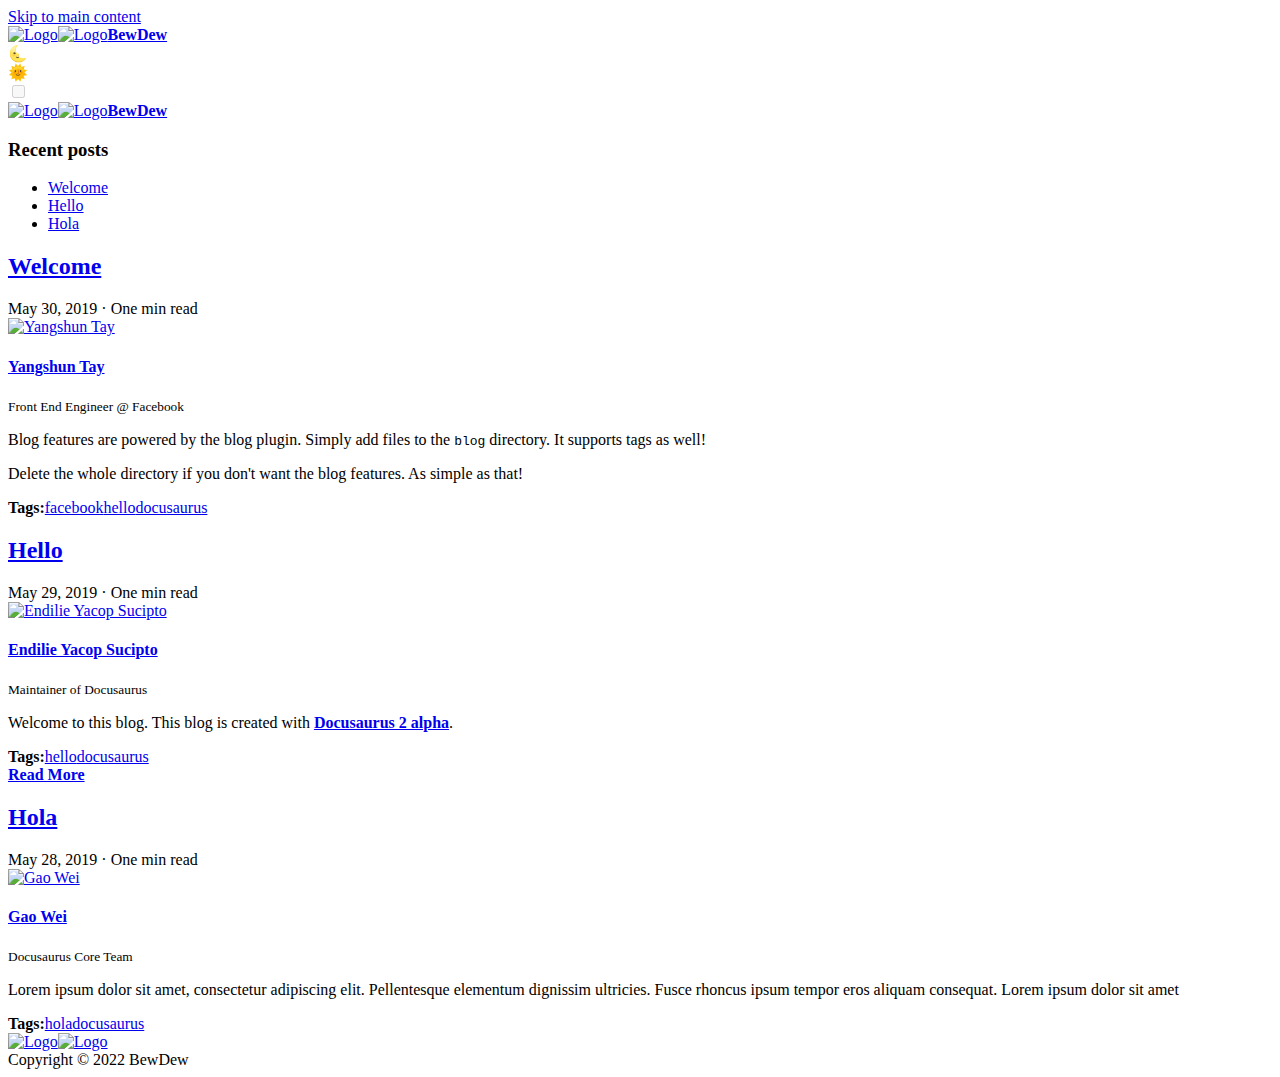
==== commit 8757d506: "Deploy website - based on" ====
--- a/blog/index.html
+++ b/blog/index.html
@@ -4,31 +4,31 @@
 <meta charset="UTF-8">
 <meta name="viewport" content="width=device-width,initial-scale=1">
 <meta name="generator" content="Docusaurus v2.0.0-alpha.72">
-<link rel="alternate" type="application/rss+xml" href="/blog/rss.xml" title="A discreet dating platform Blog RSS Feed">
-<link rel="alternate" type="application/atom+xml" href="/blog/atom.xml" title="A discreet dating platform Blog Atom Feed"><title data-react-helmet="true">Blog | A discreet dating platform</title><meta data-react-helmet="true" property="og:title" content="Blog | A discreet dating platform"><meta data-react-helmet="true" name="description" content="Blog"><meta data-react-helmet="true" property="og:description" content="Blog"><meta data-react-helmet="true" property="og:url" content="https://aerohit2000.github.io/blog"><meta data-react-helmet="true" name="docusaurus_locale" content="en"><meta data-react-helmet="true" name="docusaurus_tag" content="blog_posts_list"><link data-react-helmet="true" rel="shortcut icon" href="/static/img/icon.ico"><link data-react-helmet="true" rel="canonical" href="https://aerohit2000.github.io/blog"><link data-react-helmet="true" rel="alternate" href="https://aerohit2000.github.io/blog" hreflang="en"><link data-react-helmet="true" rel="alternate" href="https://aerohit2000.github.io/blog" hreflang="x-default"><link rel="stylesheet" href="/assets/css/styles.150b2ff1.css">
-<link rel="preload" href="/assets/js/styles.dcf6557f.js" as="script">
-<link rel="preload" href="/assets/js/runtime~main.3266caa0.js" as="script">
-<link rel="preload" href="/assets/js/main.c0e5fdcb.js" as="script">
-<link rel="preload" href="/assets/js/common.3d805aa1.js" as="script">
-<link rel="preload" href="/assets/js/26.1a145ec1.js" as="script">
-<link rel="preload" href="/assets/js/296fe3ce.b82121b9.js" as="script">
-<link rel="preload" href="/assets/js/af172acd.b08022ed.js" as="script">
-<link rel="preload" href="/assets/js/3570154c.7caa2bec.js" as="script">
-<link rel="preload" href="/assets/js/8e9f0a8a.26dd858d.js" as="script">
-<link rel="preload" href="/assets/js/b2b675dd.51c60b69.js" as="script">
+<link rel="alternate" type="application/rss+xml" href="/bewdew/blog/rss.xml" title="A discreet dating platform Blog RSS Feed">
+<link rel="alternate" type="application/atom+xml" href="/bewdew/blog/atom.xml" title="A discreet dating platform Blog Atom Feed"><title data-react-helmet="true">Blog | A discreet dating platform</title><meta data-react-helmet="true" property="og:title" content="Blog | A discreet dating platform"><meta data-react-helmet="true" name="description" content="Blog"><meta data-react-helmet="true" property="og:description" content="Blog"><meta data-react-helmet="true" property="og:url" content="https://aerohit2000.github.io/bewdew/blog"><meta data-react-helmet="true" name="docusaurus_locale" content="en"><meta data-react-helmet="true" name="docusaurus_tag" content="blog_posts_list"><link data-react-helmet="true" rel="shortcut icon" href="/bewdew/static/img/icon.ico"><link data-react-helmet="true" rel="canonical" href="https://aerohit2000.github.io/bewdew/blog"><link data-react-helmet="true" rel="alternate" href="https://aerohit2000.github.io/bewdew/blog" hreflang="en"><link data-react-helmet="true" rel="alternate" href="https://aerohit2000.github.io/bewdew/blog" hreflang="x-default"><link rel="stylesheet" href="/bewdew/assets/css/styles.150b2ff1.css">
+<link rel="preload" href="/bewdew/assets/js/styles.269e202a.js" as="script">
+<link rel="preload" href="/bewdew/assets/js/runtime~main.517db8e4.js" as="script">
+<link rel="preload" href="/bewdew/assets/js/main.afb9f971.js" as="script">
+<link rel="preload" href="/bewdew/assets/js/common.3d805aa1.js" as="script">
+<link rel="preload" href="/bewdew/assets/js/26.1a145ec1.js" as="script">
+<link rel="preload" href="/bewdew/assets/js/296fe3ce.f5c335bb.js" as="script">
+<link rel="preload" href="/bewdew/assets/js/af172acd.5b949e8c.js" as="script">
+<link rel="preload" href="/bewdew/assets/js/3570154c.fe46bd46.js" as="script">
+<link rel="preload" href="/bewdew/assets/js/8e9f0a8a.150a11a0.js" as="script">
+<link rel="preload" href="/bewdew/assets/js/d6c3c306.daef6674.js" as="script">
 </head>
 <body>
 <script>!function(){function t(t){document.documentElement.setAttribute("data-theme",t)}var e=function(){var t=null;try{t=localStorage.getItem("theme")}catch(t){}return t}();t(null!==e?e:"light")}()</script><div id="__docusaurus">
-<div><a href="#main" class="skipToContent_1oUP">Skip to main content</a></div><nav class="navbar navbar--fixed-top"><div class="navbar__inner"><div class="navbar__items"><a class="navbar__brand" href="/"><img src="/img/logo.svg" alt="Logo" class="themedImage_1VuW themedImage--light_3UqQ navbar__logo"><img src="/img/logo.svg" alt="Logo" class="themedImage_1VuW themedImage--dark_hz6m navbar__logo"><strong class="navbar__title">BewDew</strong></a></div><div class="navbar__items navbar__items--right"><div class="react-toggle react-toggle--disabled displayOnlyInLargeViewport_GrZ2"><div class="react-toggle-track"><div class="react-toggle-track-check"><span class="toggle_71bT">🌜</span></div><div class="react-toggle-track-x"><span class="toggle_71bT">🌞</span></div></div><div class="react-toggle-thumb"></div><input type="checkbox" disabled="" aria-label="Dark mode toggle" class="react-toggle-screenreader-only"></div></div></div><div role="presentation" class="navbar-sidebar__backdrop"></div><div class="navbar-sidebar"><div class="navbar-sidebar__brand"><a class="navbar__brand" href="/"><img src="/img/logo.svg" alt="Logo" class="themedImage_1VuW themedImage--light_3UqQ navbar__logo"><img src="/img/logo.svg" alt="Logo" class="themedImage_1VuW themedImage--dark_hz6m navbar__logo"><strong class="navbar__title">BewDew</strong></a></div><div class="navbar-sidebar__items"><div class="menu"><ul class="menu__list"></ul></div></div></div></nav><div class="main-wrapper blog-wrapper"><div class="container margin-vert--lg"><div class="row"><div class="col col--3"><div class="sidebar_2ahu thin-scrollbar"><h3 class="sidebarItemTitle_2hhb">Recent posts</h3><ul class="sidebarItemList_2xAf"><li class="sidebarItem_2UVv"><a class="sidebarItemLink_1RT6" href="/blog/welcome">Welcome</a></li><li class="sidebarItem_2UVv"><a class="sidebarItemLink_1RT6" href="/blog/hello-world">Hello</a></li><li class="sidebarItem_2UVv"><a class="sidebarItemLink_1RT6" href="/blog/hola">Hola</a></li></ul></div></div><main class="col col--7"><article class="margin-bottom--xl"><header><h2 class="margin-bottom--sm blogPostTitle_GeHD"><a href="/blog/welcome">Welcome</a></h2><div class="margin-vert--md"><time datetime="2019-05-30T00:00:00.000Z" class="blogPostDate_fNvV">May 30, 2019 · One min read</time></div><div class="avatar margin-vert--md"><a href="https://github.com/yangshun" target="_blank" rel="noopener noreferrer" class="avatar__photo-link avatar__photo"><img src="https://avatars0.githubusercontent.com/u/1315101?s=400&amp;v=4" alt="Yangshun Tay"></a><div class="avatar__intro"><h4 class="avatar__name"><a href="https://github.com/yangshun" target="_blank" rel="noopener noreferrer">Yangshun Tay</a></h4><small class="avatar__subtitle">Front End Engineer @ Facebook</small></div></div></header><div class="markdown"><p>Blog features are powered by the blog plugin. Simply add files to the <code>blog</code> directory. It supports tags as well!</p><p>Delete the whole directory if you don&#x27;t want the blog features. As simple as that!</p></div><footer class="row margin-vert--lg"><div class="col"><strong>Tags:</strong><a class="margin-horiz--sm" href="/blog/tags/facebook">facebook</a><a class="margin-horiz--sm" href="/blog/tags/hello">hello</a><a class="margin-horiz--sm" href="/blog/tags/docusaurus">docusaurus</a></div></footer></article><article class="margin-bottom--xl"><header><h2 class="margin-bottom--sm blogPostTitle_GeHD"><a href="/blog/hello-world">Hello</a></h2><div class="margin-vert--md"><time datetime="2019-05-29T00:00:00.000Z" class="blogPostDate_fNvV">May 29, 2019 · One min read</time></div><div class="avatar margin-vert--md"><a href="https://github.com/endiliey" target="_blank" rel="noopener noreferrer" class="avatar__photo-link avatar__photo"><img src="https://avatars1.githubusercontent.com/u/17883920?s=460&amp;v=4" alt="Endilie Yacop Sucipto"></a><div class="avatar__intro"><h4 class="avatar__name"><a href="https://github.com/endiliey" target="_blank" rel="noopener noreferrer">Endilie Yacop Sucipto</a></h4><small class="avatar__subtitle">Maintainer of Docusaurus</small></div></div></header><div class="markdown"><p>Welcome to this blog. This blog is created with <a href="https://v2.docusaurus.io/" target="_blank" rel="noopener noreferrer"><strong>Docusaurus 2 alpha</strong></a>.</p></div><footer class="row margin-vert--lg"><div class="col"><strong>Tags:</strong><a class="margin-horiz--sm" href="/blog/tags/hello">hello</a><a class="margin-horiz--sm" href="/blog/tags/docusaurus">docusaurus</a></div><div class="col text--right"><a aria-label="Read more about Hello" href="/blog/hello-world"><strong>Read More</strong></a></div></footer></article><article class="margin-bottom--xl"><header><h2 class="margin-bottom--sm blogPostTitle_GeHD"><a href="/blog/hola">Hola</a></h2><div class="margin-vert--md"><time datetime="2019-05-28T00:00:00.000Z" class="blogPostDate_fNvV">May 28, 2019 · One min read</time></div><div class="avatar margin-vert--md"><a href="https://github.com/wgao19" target="_blank" rel="noopener noreferrer" class="avatar__photo-link avatar__photo"><img src="https://avatars1.githubusercontent.com/u/2055384?v=4" alt="Gao Wei"></a><div class="avatar__intro"><h4 class="avatar__name"><a href="https://github.com/wgao19" target="_blank" rel="noopener noreferrer">Gao Wei</a></h4><small class="avatar__subtitle">Docusaurus Core Team</small></div></div></header><div class="markdown"><p>Lorem ipsum dolor sit amet, consectetur adipiscing elit. Pellentesque elementum dignissim ultricies. Fusce rhoncus ipsum tempor eros aliquam consequat. Lorem ipsum dolor sit amet</p></div><footer class="row margin-vert--lg"><div class="col"><strong>Tags:</strong><a class="margin-horiz--sm" href="/blog/tags/hola">hola</a><a class="margin-horiz--sm" href="/blog/tags/docusaurus">docusaurus</a></div></footer></article><nav class="pagination-nav" aria-label="Blog list page navigation"><div class="pagination-nav__item"></div><div class="pagination-nav__item pagination-nav__item--next"></div></nav></main></div></div></div><footer class="footer"><div class="container"><div class="footer__bottom text--center"><div class="margin-bottom--sm"><a href="https://www.bewdew.com" target="_blank" rel="noopener noreferrer" class="footerLogoLink_MyFc"><img src="/img/oss_logo.png" alt="Logo" class="themedImage_1VuW themedImage--light_3UqQ footer__logo"><img src="/img/oss_logo.png" alt="Logo" class="themedImage_1VuW themedImage--dark_hz6m footer__logo"></a></div><div class="footer__copyright">Copyright © 2022 BewDew</div></div></div></footer></div>
-<script src="/assets/js/styles.dcf6557f.js"></script>
-<script src="/assets/js/runtime~main.3266caa0.js"></script>
-<script src="/assets/js/main.c0e5fdcb.js"></script>
-<script src="/assets/js/common.3d805aa1.js"></script>
-<script src="/assets/js/26.1a145ec1.js"></script>
-<script src="/assets/js/296fe3ce.b82121b9.js"></script>
-<script src="/assets/js/af172acd.b08022ed.js"></script>
-<script src="/assets/js/3570154c.7caa2bec.js"></script>
-<script src="/assets/js/8e9f0a8a.26dd858d.js"></script>
-<script src="/assets/js/b2b675dd.51c60b69.js"></script>
+<div><a href="#main" class="skipToContent_1oUP">Skip to main content</a></div><nav class="navbar navbar--fixed-top"><div class="navbar__inner"><div class="navbar__items"><a class="navbar__brand" href="/bewdew/"><img src="/bewdew/img/logo.svg" alt="Logo" class="themedImage_1VuW themedImage--light_3UqQ navbar__logo"><img src="/bewdew/img/logo.svg" alt="Logo" class="themedImage_1VuW themedImage--dark_hz6m navbar__logo"><strong class="navbar__title">BewDew</strong></a></div><div class="navbar__items navbar__items--right"><div class="react-toggle react-toggle--disabled displayOnlyInLargeViewport_GrZ2"><div class="react-toggle-track"><div class="react-toggle-track-check"><span class="toggle_71bT">🌜</span></div><div class="react-toggle-track-x"><span class="toggle_71bT">🌞</span></div></div><div class="react-toggle-thumb"></div><input type="checkbox" disabled="" aria-label="Dark mode toggle" class="react-toggle-screenreader-only"></div></div></div><div role="presentation" class="navbar-sidebar__backdrop"></div><div class="navbar-sidebar"><div class="navbar-sidebar__brand"><a class="navbar__brand" href="/bewdew/"><img src="/bewdew/img/logo.svg" alt="Logo" class="themedImage_1VuW themedImage--light_3UqQ navbar__logo"><img src="/bewdew/img/logo.svg" alt="Logo" class="themedImage_1VuW themedImage--dark_hz6m navbar__logo"><strong class="navbar__title">BewDew</strong></a></div><div class="navbar-sidebar__items"><div class="menu"><ul class="menu__list"></ul></div></div></div></nav><div class="main-wrapper blog-wrapper"><div class="container margin-vert--lg"><div class="row"><div class="col col--3"><div class="sidebar_2ahu thin-scrollbar"><h3 class="sidebarItemTitle_2hhb">Recent posts</h3><ul class="sidebarItemList_2xAf"><li class="sidebarItem_2UVv"><a class="sidebarItemLink_1RT6" href="/bewdew/blog/welcome">Welcome</a></li><li class="sidebarItem_2UVv"><a class="sidebarItemLink_1RT6" href="/bewdew/blog/hello-world">Hello</a></li><li class="sidebarItem_2UVv"><a class="sidebarItemLink_1RT6" href="/bewdew/blog/hola">Hola</a></li></ul></div></div><main class="col col--7"><article class="margin-bottom--xl"><header><h2 class="margin-bottom--sm blogPostTitle_GeHD"><a href="/bewdew/blog/welcome">Welcome</a></h2><div class="margin-vert--md"><time datetime="2019-05-30T00:00:00.000Z" class="blogPostDate_fNvV">May 30, 2019 · One min read</time></div><div class="avatar margin-vert--md"><a href="https://github.com/yangshun" target="_blank" rel="noopener noreferrer" class="avatar__photo-link avatar__photo"><img src="https://avatars0.githubusercontent.com/u/1315101?s=400&amp;v=4" alt="Yangshun Tay"></a><div class="avatar__intro"><h4 class="avatar__name"><a href="https://github.com/yangshun" target="_blank" rel="noopener noreferrer">Yangshun Tay</a></h4><small class="avatar__subtitle">Front End Engineer @ Facebook</small></div></div></header><div class="markdown"><p>Blog features are powered by the blog plugin. Simply add files to the <code>blog</code> directory. It supports tags as well!</p><p>Delete the whole directory if you don&#x27;t want the blog features. As simple as that!</p></div><footer class="row margin-vert--lg"><div class="col"><strong>Tags:</strong><a class="margin-horiz--sm" href="/bewdew/blog/tags/facebook">facebook</a><a class="margin-horiz--sm" href="/bewdew/blog/tags/hello">hello</a><a class="margin-horiz--sm" href="/bewdew/blog/tags/docusaurus">docusaurus</a></div></footer></article><article class="margin-bottom--xl"><header><h2 class="margin-bottom--sm blogPostTitle_GeHD"><a href="/bewdew/blog/hello-world">Hello</a></h2><div class="margin-vert--md"><time datetime="2019-05-29T00:00:00.000Z" class="blogPostDate_fNvV">May 29, 2019 · One min read</time></div><div class="avatar margin-vert--md"><a href="https://github.com/endiliey" target="_blank" rel="noopener noreferrer" class="avatar__photo-link avatar__photo"><img src="https://avatars1.githubusercontent.com/u/17883920?s=460&amp;v=4" alt="Endilie Yacop Sucipto"></a><div class="avatar__intro"><h4 class="avatar__name"><a href="https://github.com/endiliey" target="_blank" rel="noopener noreferrer">Endilie Yacop Sucipto</a></h4><small class="avatar__subtitle">Maintainer of Docusaurus</small></div></div></header><div class="markdown"><p>Welcome to this blog. This blog is created with <a href="https://v2.docusaurus.io/" target="_blank" rel="noopener noreferrer"><strong>Docusaurus 2 alpha</strong></a>.</p></div><footer class="row margin-vert--lg"><div class="col"><strong>Tags:</strong><a class="margin-horiz--sm" href="/bewdew/blog/tags/hello">hello</a><a class="margin-horiz--sm" href="/bewdew/blog/tags/docusaurus">docusaurus</a></div><div class="col text--right"><a aria-label="Read more about Hello" href="/bewdew/blog/hello-world"><strong>Read More</strong></a></div></footer></article><article class="margin-bottom--xl"><header><h2 class="margin-bottom--sm blogPostTitle_GeHD"><a href="/bewdew/blog/hola">Hola</a></h2><div class="margin-vert--md"><time datetime="2019-05-28T00:00:00.000Z" class="blogPostDate_fNvV">May 28, 2019 · One min read</time></div><div class="avatar margin-vert--md"><a href="https://github.com/wgao19" target="_blank" rel="noopener noreferrer" class="avatar__photo-link avatar__photo"><img src="https://avatars1.githubusercontent.com/u/2055384?v=4" alt="Gao Wei"></a><div class="avatar__intro"><h4 class="avatar__name"><a href="https://github.com/wgao19" target="_blank" rel="noopener noreferrer">Gao Wei</a></h4><small class="avatar__subtitle">Docusaurus Core Team</small></div></div></header><div class="markdown"><p>Lorem ipsum dolor sit amet, consectetur adipiscing elit. Pellentesque elementum dignissim ultricies. Fusce rhoncus ipsum tempor eros aliquam consequat. Lorem ipsum dolor sit amet</p></div><footer class="row margin-vert--lg"><div class="col"><strong>Tags:</strong><a class="margin-horiz--sm" href="/bewdew/blog/tags/hola">hola</a><a class="margin-horiz--sm" href="/bewdew/blog/tags/docusaurus">docusaurus</a></div></footer></article><nav class="pagination-nav" aria-label="Blog list page navigation"><div class="pagination-nav__item"></div><div class="pagination-nav__item pagination-nav__item--next"></div></nav></main></div></div></div><footer class="footer"><div class="container"><div class="footer__bottom text--center"><div class="margin-bottom--sm"><a href="https://www.bewdew.com" target="_blank" rel="noopener noreferrer" class="footerLogoLink_MyFc"><img src="/bewdew/img/oss_logo.png" alt="Logo" class="themedImage_1VuW themedImage--light_3UqQ footer__logo"><img src="/bewdew/img/oss_logo.png" alt="Logo" class="themedImage_1VuW themedImage--dark_hz6m footer__logo"></a></div><div class="footer__copyright">Copyright © 2022 BewDew</div></div></div></footer></div>
+<script src="/bewdew/assets/js/styles.269e202a.js"></script>
+<script src="/bewdew/assets/js/runtime~main.517db8e4.js"></script>
+<script src="/bewdew/assets/js/main.afb9f971.js"></script>
+<script src="/bewdew/assets/js/common.3d805aa1.js"></script>
+<script src="/bewdew/assets/js/26.1a145ec1.js"></script>
+<script src="/bewdew/assets/js/296fe3ce.f5c335bb.js"></script>
+<script src="/bewdew/assets/js/af172acd.5b949e8c.js"></script>
+<script src="/bewdew/assets/js/3570154c.fe46bd46.js"></script>
+<script src="/bewdew/assets/js/8e9f0a8a.150a11a0.js"></script>
+<script src="/bewdew/assets/js/d6c3c306.daef6674.js"></script>
 </body>
 </html>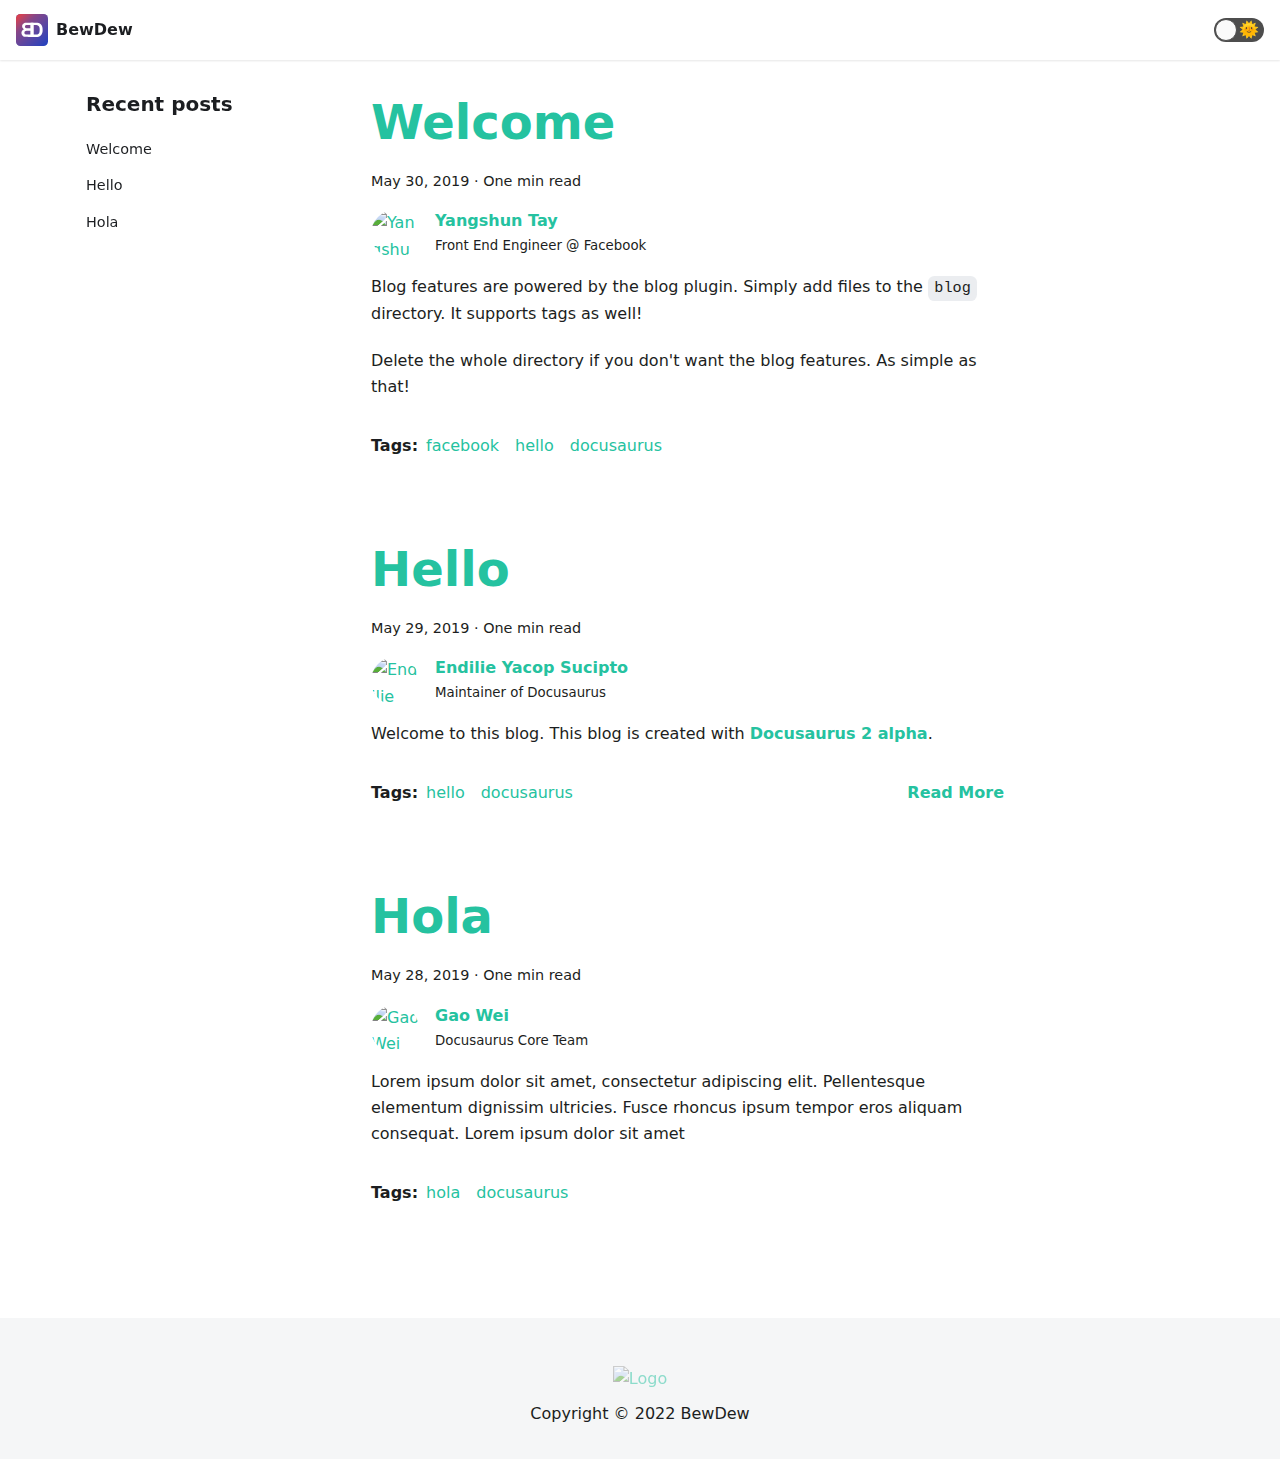
==== commit c6838ca3: "Deploy website - based on" ====
--- a/blog/index.html
+++ b/blog/index.html
@@ -4,31 +4,31 @@
 <meta charset="UTF-8">
 <meta name="viewport" content="width=device-width,initial-scale=1">
 <meta name="generator" content="Docusaurus v2.0.0-alpha.72">
-<link rel="alternate" type="application/rss+xml" href="/bewdew/blog/rss.xml" title="A discreet dating platform Blog RSS Feed">
-<link rel="alternate" type="application/atom+xml" href="/bewdew/blog/atom.xml" title="A discreet dating platform Blog Atom Feed"><title data-react-helmet="true">Blog | A discreet dating platform</title><meta data-react-helmet="true" property="og:title" content="Blog | A discreet dating platform"><meta data-react-helmet="true" name="description" content="Blog"><meta data-react-helmet="true" property="og:description" content="Blog"><meta data-react-helmet="true" property="og:url" content="https://aerohit2000.github.io/bewdew/blog"><meta data-react-helmet="true" name="docusaurus_locale" content="en"><meta data-react-helmet="true" name="docusaurus_tag" content="blog_posts_list"><link data-react-helmet="true" rel="shortcut icon" href="/bewdew/static/img/icon.ico"><link data-react-helmet="true" rel="canonical" href="https://aerohit2000.github.io/bewdew/blog"><link data-react-helmet="true" rel="alternate" href="https://aerohit2000.github.io/bewdew/blog" hreflang="en"><link data-react-helmet="true" rel="alternate" href="https://aerohit2000.github.io/bewdew/blog" hreflang="x-default"><link rel="stylesheet" href="/bewdew/assets/css/styles.150b2ff1.css">
-<link rel="preload" href="/bewdew/assets/js/styles.269e202a.js" as="script">
-<link rel="preload" href="/bewdew/assets/js/runtime~main.517db8e4.js" as="script">
-<link rel="preload" href="/bewdew/assets/js/main.afb9f971.js" as="script">
-<link rel="preload" href="/bewdew/assets/js/common.3d805aa1.js" as="script">
-<link rel="preload" href="/bewdew/assets/js/26.1a145ec1.js" as="script">
-<link rel="preload" href="/bewdew/assets/js/296fe3ce.f5c335bb.js" as="script">
-<link rel="preload" href="/bewdew/assets/js/af172acd.5b949e8c.js" as="script">
-<link rel="preload" href="/bewdew/assets/js/3570154c.fe46bd46.js" as="script">
-<link rel="preload" href="/bewdew/assets/js/8e9f0a8a.150a11a0.js" as="script">
-<link rel="preload" href="/bewdew/assets/js/d6c3c306.daef6674.js" as="script">
+<link rel="alternate" type="application/rss+xml" href="/blog/rss.xml" title="A discreet dating platform Blog RSS Feed">
+<link rel="alternate" type="application/atom+xml" href="/blog/atom.xml" title="A discreet dating platform Blog Atom Feed"><title data-react-helmet="true">Blog | A discreet dating platform</title><meta data-react-helmet="true" property="og:title" content="Blog | A discreet dating platform"><meta data-react-helmet="true" name="description" content="Blog"><meta data-react-helmet="true" property="og:description" content="Blog"><meta data-react-helmet="true" property="og:url" content="https://aerohit2000.github.io/blog"><meta data-react-helmet="true" name="docusaurus_locale" content="en"><meta data-react-helmet="true" name="docusaurus_tag" content="blog_posts_list"><link data-react-helmet="true" rel="shortcut icon" href="/static/img/icon.ico"><link data-react-helmet="true" rel="canonical" href="https://aerohit2000.github.io/blog"><link data-react-helmet="true" rel="alternate" href="https://aerohit2000.github.io/blog" hreflang="en"><link data-react-helmet="true" rel="alternate" href="https://aerohit2000.github.io/blog" hreflang="x-default"><link rel="stylesheet" href="/assets/css/styles.150b2ff1.css">
+<link rel="preload" href="/assets/js/styles.dcf6557f.js" as="script">
+<link rel="preload" href="/assets/js/runtime~main.05026bf0.js" as="script">
+<link rel="preload" href="/assets/js/main.c0e5fdcb.js" as="script">
+<link rel="preload" href="/assets/js/common.3d805aa1.js" as="script">
+<link rel="preload" href="/assets/js/26.1a145ec1.js" as="script">
+<link rel="preload" href="/assets/js/296fe3ce.b82121b9.js" as="script">
+<link rel="preload" href="/assets/js/af172acd.b08022ed.js" as="script">
+<link rel="preload" href="/assets/js/3570154c.7caa2bec.js" as="script">
+<link rel="preload" href="/assets/js/8e9f0a8a.26dd858d.js" as="script">
+<link rel="preload" href="/assets/js/b2b675dd.51c60b69.js" as="script">
 </head>
 <body>
 <script>!function(){function t(t){document.documentElement.setAttribute("data-theme",t)}var e=function(){var t=null;try{t=localStorage.getItem("theme")}catch(t){}return t}();t(null!==e?e:"light")}()</script><div id="__docusaurus">
-<div><a href="#main" class="skipToContent_1oUP">Skip to main content</a></div><nav class="navbar navbar--fixed-top"><div class="navbar__inner"><div class="navbar__items"><a class="navbar__brand" href="/bewdew/"><img src="/bewdew/img/logo.svg" alt="Logo" class="themedImage_1VuW themedImage--light_3UqQ navbar__logo"><img src="/bewdew/img/logo.svg" alt="Logo" class="themedImage_1VuW themedImage--dark_hz6m navbar__logo"><strong class="navbar__title">BewDew</strong></a></div><div class="navbar__items navbar__items--right"><div class="react-toggle react-toggle--disabled displayOnlyInLargeViewport_GrZ2"><div class="react-toggle-track"><div class="react-toggle-track-check"><span class="toggle_71bT">🌜</span></div><div class="react-toggle-track-x"><span class="toggle_71bT">🌞</span></div></div><div class="react-toggle-thumb"></div><input type="checkbox" disabled="" aria-label="Dark mode toggle" class="react-toggle-screenreader-only"></div></div></div><div role="presentation" class="navbar-sidebar__backdrop"></div><div class="navbar-sidebar"><div class="navbar-sidebar__brand"><a class="navbar__brand" href="/bewdew/"><img src="/bewdew/img/logo.svg" alt="Logo" class="themedImage_1VuW themedImage--light_3UqQ navbar__logo"><img src="/bewdew/img/logo.svg" alt="Logo" class="themedImage_1VuW themedImage--dark_hz6m navbar__logo"><strong class="navbar__title">BewDew</strong></a></div><div class="navbar-sidebar__items"><div class="menu"><ul class="menu__list"></ul></div></div></div></nav><div class="main-wrapper blog-wrapper"><div class="container margin-vert--lg"><div class="row"><div class="col col--3"><div class="sidebar_2ahu thin-scrollbar"><h3 class="sidebarItemTitle_2hhb">Recent posts</h3><ul class="sidebarItemList_2xAf"><li class="sidebarItem_2UVv"><a class="sidebarItemLink_1RT6" href="/bewdew/blog/welcome">Welcome</a></li><li class="sidebarItem_2UVv"><a class="sidebarItemLink_1RT6" href="/bewdew/blog/hello-world">Hello</a></li><li class="sidebarItem_2UVv"><a class="sidebarItemLink_1RT6" href="/bewdew/blog/hola">Hola</a></li></ul></div></div><main class="col col--7"><article class="margin-bottom--xl"><header><h2 class="margin-bottom--sm blogPostTitle_GeHD"><a href="/bewdew/blog/welcome">Welcome</a></h2><div class="margin-vert--md"><time datetime="2019-05-30T00:00:00.000Z" class="blogPostDate_fNvV">May 30, 2019 · One min read</time></div><div class="avatar margin-vert--md"><a href="https://github.com/yangshun" target="_blank" rel="noopener noreferrer" class="avatar__photo-link avatar__photo"><img src="https://avatars0.githubusercontent.com/u/1315101?s=400&amp;v=4" alt="Yangshun Tay"></a><div class="avatar__intro"><h4 class="avatar__name"><a href="https://github.com/yangshun" target="_blank" rel="noopener noreferrer">Yangshun Tay</a></h4><small class="avatar__subtitle">Front End Engineer @ Facebook</small></div></div></header><div class="markdown"><p>Blog features are powered by the blog plugin. Simply add files to the <code>blog</code> directory. It supports tags as well!</p><p>Delete the whole directory if you don&#x27;t want the blog features. As simple as that!</p></div><footer class="row margin-vert--lg"><div class="col"><strong>Tags:</strong><a class="margin-horiz--sm" href="/bewdew/blog/tags/facebook">facebook</a><a class="margin-horiz--sm" href="/bewdew/blog/tags/hello">hello</a><a class="margin-horiz--sm" href="/bewdew/blog/tags/docusaurus">docusaurus</a></div></footer></article><article class="margin-bottom--xl"><header><h2 class="margin-bottom--sm blogPostTitle_GeHD"><a href="/bewdew/blog/hello-world">Hello</a></h2><div class="margin-vert--md"><time datetime="2019-05-29T00:00:00.000Z" class="blogPostDate_fNvV">May 29, 2019 · One min read</time></div><div class="avatar margin-vert--md"><a href="https://github.com/endiliey" target="_blank" rel="noopener noreferrer" class="avatar__photo-link avatar__photo"><img src="https://avatars1.githubusercontent.com/u/17883920?s=460&amp;v=4" alt="Endilie Yacop Sucipto"></a><div class="avatar__intro"><h4 class="avatar__name"><a href="https://github.com/endiliey" target="_blank" rel="noopener noreferrer">Endilie Yacop Sucipto</a></h4><small class="avatar__subtitle">Maintainer of Docusaurus</small></div></div></header><div class="markdown"><p>Welcome to this blog. This blog is created with <a href="https://v2.docusaurus.io/" target="_blank" rel="noopener noreferrer"><strong>Docusaurus 2 alpha</strong></a>.</p></div><footer class="row margin-vert--lg"><div class="col"><strong>Tags:</strong><a class="margin-horiz--sm" href="/bewdew/blog/tags/hello">hello</a><a class="margin-horiz--sm" href="/bewdew/blog/tags/docusaurus">docusaurus</a></div><div class="col text--right"><a aria-label="Read more about Hello" href="/bewdew/blog/hello-world"><strong>Read More</strong></a></div></footer></article><article class="margin-bottom--xl"><header><h2 class="margin-bottom--sm blogPostTitle_GeHD"><a href="/bewdew/blog/hola">Hola</a></h2><div class="margin-vert--md"><time datetime="2019-05-28T00:00:00.000Z" class="blogPostDate_fNvV">May 28, 2019 · One min read</time></div><div class="avatar margin-vert--md"><a href="https://github.com/wgao19" target="_blank" rel="noopener noreferrer" class="avatar__photo-link avatar__photo"><img src="https://avatars1.githubusercontent.com/u/2055384?v=4" alt="Gao Wei"></a><div class="avatar__intro"><h4 class="avatar__name"><a href="https://github.com/wgao19" target="_blank" rel="noopener noreferrer">Gao Wei</a></h4><small class="avatar__subtitle">Docusaurus Core Team</small></div></div></header><div class="markdown"><p>Lorem ipsum dolor sit amet, consectetur adipiscing elit. Pellentesque elementum dignissim ultricies. Fusce rhoncus ipsum tempor eros aliquam consequat. Lorem ipsum dolor sit amet</p></div><footer class="row margin-vert--lg"><div class="col"><strong>Tags:</strong><a class="margin-horiz--sm" href="/bewdew/blog/tags/hola">hola</a><a class="margin-horiz--sm" href="/bewdew/blog/tags/docusaurus">docusaurus</a></div></footer></article><nav class="pagination-nav" aria-label="Blog list page navigation"><div class="pagination-nav__item"></div><div class="pagination-nav__item pagination-nav__item--next"></div></nav></main></div></div></div><footer class="footer"><div class="container"><div class="footer__bottom text--center"><div class="margin-bottom--sm"><a href="https://www.bewdew.com" target="_blank" rel="noopener noreferrer" class="footerLogoLink_MyFc"><img src="/bewdew/img/oss_logo.png" alt="Logo" class="themedImage_1VuW themedImage--light_3UqQ footer__logo"><img src="/bewdew/img/oss_logo.png" alt="Logo" class="themedImage_1VuW themedImage--dark_hz6m footer__logo"></a></div><div class="footer__copyright">Copyright © 2022 BewDew</div></div></div></footer></div>
-<script src="/bewdew/assets/js/styles.269e202a.js"></script>
-<script src="/bewdew/assets/js/runtime~main.517db8e4.js"></script>
-<script src="/bewdew/assets/js/main.afb9f971.js"></script>
-<script src="/bewdew/assets/js/common.3d805aa1.js"></script>
-<script src="/bewdew/assets/js/26.1a145ec1.js"></script>
-<script src="/bewdew/assets/js/296fe3ce.f5c335bb.js"></script>
-<script src="/bewdew/assets/js/af172acd.5b949e8c.js"></script>
-<script src="/bewdew/assets/js/3570154c.fe46bd46.js"></script>
-<script src="/bewdew/assets/js/8e9f0a8a.150a11a0.js"></script>
-<script src="/bewdew/assets/js/d6c3c306.daef6674.js"></script>
+<div><a href="#main" class="skipToContent_1oUP">Skip to main content</a></div><nav class="navbar navbar--fixed-top"><div class="navbar__inner"><div class="navbar__items"><a class="navbar__brand" href="/"><img src="/img/logo.svg" alt="Logo" class="themedImage_1VuW themedImage--light_3UqQ navbar__logo"><img src="/img/logo.svg" alt="Logo" class="themedImage_1VuW themedImage--dark_hz6m navbar__logo"><strong class="navbar__title">BewDew</strong></a></div><div class="navbar__items navbar__items--right"><div class="react-toggle react-toggle--disabled displayOnlyInLargeViewport_GrZ2"><div class="react-toggle-track"><div class="react-toggle-track-check"><span class="toggle_71bT">🌜</span></div><div class="react-toggle-track-x"><span class="toggle_71bT">🌞</span></div></div><div class="react-toggle-thumb"></div><input type="checkbox" disabled="" aria-label="Dark mode toggle" class="react-toggle-screenreader-only"></div></div></div><div role="presentation" class="navbar-sidebar__backdrop"></div><div class="navbar-sidebar"><div class="navbar-sidebar__brand"><a class="navbar__brand" href="/"><img src="/img/logo.svg" alt="Logo" class="themedImage_1VuW themedImage--light_3UqQ navbar__logo"><img src="/img/logo.svg" alt="Logo" class="themedImage_1VuW themedImage--dark_hz6m navbar__logo"><strong class="navbar__title">BewDew</strong></a></div><div class="navbar-sidebar__items"><div class="menu"><ul class="menu__list"></ul></div></div></div></nav><div class="main-wrapper blog-wrapper"><div class="container margin-vert--lg"><div class="row"><div class="col col--3"><div class="sidebar_2ahu thin-scrollbar"><h3 class="sidebarItemTitle_2hhb">Recent posts</h3><ul class="sidebarItemList_2xAf"><li class="sidebarItem_2UVv"><a class="sidebarItemLink_1RT6" href="/blog/welcome">Welcome</a></li><li class="sidebarItem_2UVv"><a class="sidebarItemLink_1RT6" href="/blog/hello-world">Hello</a></li><li class="sidebarItem_2UVv"><a class="sidebarItemLink_1RT6" href="/blog/hola">Hola</a></li></ul></div></div><main class="col col--7"><article class="margin-bottom--xl"><header><h2 class="margin-bottom--sm blogPostTitle_GeHD"><a href="/blog/welcome">Welcome</a></h2><div class="margin-vert--md"><time datetime="2019-05-30T00:00:00.000Z" class="blogPostDate_fNvV">May 30, 2019 · One min read</time></div><div class="avatar margin-vert--md"><a href="https://github.com/yangshun" target="_blank" rel="noopener noreferrer" class="avatar__photo-link avatar__photo"><img src="https://avatars0.githubusercontent.com/u/1315101?s=400&amp;v=4" alt="Yangshun Tay"></a><div class="avatar__intro"><h4 class="avatar__name"><a href="https://github.com/yangshun" target="_blank" rel="noopener noreferrer">Yangshun Tay</a></h4><small class="avatar__subtitle">Front End Engineer @ Facebook</small></div></div></header><div class="markdown"><p>Blog features are powered by the blog plugin. Simply add files to the <code>blog</code> directory. It supports tags as well!</p><p>Delete the whole directory if you don&#x27;t want the blog features. As simple as that!</p></div><footer class="row margin-vert--lg"><div class="col"><strong>Tags:</strong><a class="margin-horiz--sm" href="/blog/tags/facebook">facebook</a><a class="margin-horiz--sm" href="/blog/tags/hello">hello</a><a class="margin-horiz--sm" href="/blog/tags/docusaurus">docusaurus</a></div></footer></article><article class="margin-bottom--xl"><header><h2 class="margin-bottom--sm blogPostTitle_GeHD"><a href="/blog/hello-world">Hello</a></h2><div class="margin-vert--md"><time datetime="2019-05-29T00:00:00.000Z" class="blogPostDate_fNvV">May 29, 2019 · One min read</time></div><div class="avatar margin-vert--md"><a href="https://github.com/endiliey" target="_blank" rel="noopener noreferrer" class="avatar__photo-link avatar__photo"><img src="https://avatars1.githubusercontent.com/u/17883920?s=460&amp;v=4" alt="Endilie Yacop Sucipto"></a><div class="avatar__intro"><h4 class="avatar__name"><a href="https://github.com/endiliey" target="_blank" rel="noopener noreferrer">Endilie Yacop Sucipto</a></h4><small class="avatar__subtitle">Maintainer of Docusaurus</small></div></div></header><div class="markdown"><p>Welcome to this blog. This blog is created with <a href="https://v2.docusaurus.io/" target="_blank" rel="noopener noreferrer"><strong>Docusaurus 2 alpha</strong></a>.</p></div><footer class="row margin-vert--lg"><div class="col"><strong>Tags:</strong><a class="margin-horiz--sm" href="/blog/tags/hello">hello</a><a class="margin-horiz--sm" href="/blog/tags/docusaurus">docusaurus</a></div><div class="col text--right"><a aria-label="Read more about Hello" href="/blog/hello-world"><strong>Read More</strong></a></div></footer></article><article class="margin-bottom--xl"><header><h2 class="margin-bottom--sm blogPostTitle_GeHD"><a href="/blog/hola">Hola</a></h2><div class="margin-vert--md"><time datetime="2019-05-28T00:00:00.000Z" class="blogPostDate_fNvV">May 28, 2019 · One min read</time></div><div class="avatar margin-vert--md"><a href="https://github.com/wgao19" target="_blank" rel="noopener noreferrer" class="avatar__photo-link avatar__photo"><img src="https://avatars1.githubusercontent.com/u/2055384?v=4" alt="Gao Wei"></a><div class="avatar__intro"><h4 class="avatar__name"><a href="https://github.com/wgao19" target="_blank" rel="noopener noreferrer">Gao Wei</a></h4><small class="avatar__subtitle">Docusaurus Core Team</small></div></div></header><div class="markdown"><p>Lorem ipsum dolor sit amet, consectetur adipiscing elit. Pellentesque elementum dignissim ultricies. Fusce rhoncus ipsum tempor eros aliquam consequat. Lorem ipsum dolor sit amet</p></div><footer class="row margin-vert--lg"><div class="col"><strong>Tags:</strong><a class="margin-horiz--sm" href="/blog/tags/hola">hola</a><a class="margin-horiz--sm" href="/blog/tags/docusaurus">docusaurus</a></div></footer></article><nav class="pagination-nav" aria-label="Blog list page navigation"><div class="pagination-nav__item"></div><div class="pagination-nav__item pagination-nav__item--next"></div></nav></main></div></div></div><footer class="footer"><div class="container"><div class="footer__bottom text--center"><div class="margin-bottom--sm"><a href="https://www.bewdew.com" target="_blank" rel="noopener noreferrer" class="footerLogoLink_MyFc"><img src="/img/oss_logo.png" alt="Logo" class="themedImage_1VuW themedImage--light_3UqQ footer__logo"><img src="/img/oss_logo.png" alt="Logo" class="themedImage_1VuW themedImage--dark_hz6m footer__logo"></a></div><div class="footer__copyright">Copyright © 2022 BewDew</div></div></div></footer></div>
+<script src="/assets/js/styles.dcf6557f.js"></script>
+<script src="/assets/js/runtime~main.05026bf0.js"></script>
+<script src="/assets/js/main.c0e5fdcb.js"></script>
+<script src="/assets/js/common.3d805aa1.js"></script>
+<script src="/assets/js/26.1a145ec1.js"></script>
+<script src="/assets/js/296fe3ce.b82121b9.js"></script>
+<script src="/assets/js/af172acd.b08022ed.js"></script>
+<script src="/assets/js/3570154c.7caa2bec.js"></script>
+<script src="/assets/js/8e9f0a8a.26dd858d.js"></script>
+<script src="/assets/js/b2b675dd.51c60b69.js"></script>
 </body>
 </html>--- a/assets/css/styles.150b2ff1.css
+++ b/assets/css/styles.150b2ff1.css
@@ -0,0 +1 @@
+.row .col,img{max-width:100%}.markdown li,body{word-wrap:break-word}pre,table{overflow:auto}blockquote,pre{margin:0 0 var(--ifm-spacing-vertical)}.button,.close{-webkit-appearance:none;cursor:pointer}.button,.react-toggle{-webkit-user-select:none;-ms-user-select:none}.breadcrumbs__link,.button{transition-timing-function:var(--ifm-transition-timing-default)}.button--outline.button--active,.button--outline:active,.button--outline:hover,:root{--ifm-button-color:var(--ifm-font-color-base-inverse)}.button,.close,.menu__link,.navbar__link{cursor:pointer}.navbar--dark,:root{--ifm-navbar-link-hover-color:var(--ifm-color-primary)}.tabs__item,hr,img{box-sizing:content-box}:root,html[data-theme=dark]{--ifm-color-emphasis-500:var(--ifm-color-gray-500)}.react-toggle,html{-webkit-tap-highlight-color:transparent}.footer__items,.menu__list,.pills__item,.sidebarItem_2UVv{list-style-type:none}:root{--ra-admonition-background-color:var(--ifm-alert-background-color);--ra-admonition-border-width:var(--ifm-alert-border-width);--ra-admonition-border-color:var(--ifm-alert-border-color);--ra-admonition-border-radius:var(--ifm-alert-border-radius);--ra-admonition-color:var(--ifm-alert-color);--ra-admonition-padding-vertical:var(--ifm-alert-padding-vertical);--ra-admonition-padding-horizontal:var(--ifm-alert-padding-horizontal);--ra-color-note:var(--ifm-color-secondary);--ra-color-important:var(--ifm-color-info);--ra-color-tip:var(--ifm-color-success);--ra-color-caution:var(--ifm-color-warning);--ra-color-warning:var(--ifm-color-danger);--ra-color-text-dark:var(--ifm-color-gray-900)}.admonition{margin-bottom:1em;--ra-admonition-icon-color:var(--ra-admonition-color)}.admonition:not(.alert){background-color:var(--ra-admonition-background-color);border:var(--ra-admonition-border-width) solid var(--ra-admonition-border-color);border-radius:var(--ra-admonition-border-radius);box-sizing:border-box;color:var(--ra-admonition-color);padding:var(--ra-admonition-padding-vertical) var(--ra-admonition-padding-horizontal);--ra-admonition-background-color:var(--ifm-color-primary)}.container,.row .col{padding:0 var(--ifm-spacing-horizontal);width:100%}.admonition h5{margin-top:0;margin-bottom:8px;text-transform:uppercase}.admonition-icon{display:inline-block;vertical-align:middle;margin-right:.2em}.admonition-icon svg{display:inline-block;width:22px;height:22px;stroke-width:0;fill:var(--ra-admonition-icon-color);stroke:var(--ra-admonition-icon-color)}.admonition-content>:last-child,blockquote>:last-child{margin-bottom:0}.admonition-note{--ra-admonition-color:var(--ra-color-text-dark)}:root{--ifm-dark-value:10%;--ifm-darker-value:15%;--ifm-darkest-value:30%;--ifm-light-value:15%;--ifm-lighter-value:30%;--ifm-lightest-value:50%;--ifm-color-primary:#3578e5;--ifm-color-primary-dark:#306cce;--ifm-color-primary-darker:#2d66c3;--ifm-color-primary-darkest:#2554a0;--ifm-color-primary-light:#538ce9;--ifm-color-primary-lighter:#72a1ed;--ifm-color-primary-lightest:#9abcf2;--ifm-color-secondary:#ebedf0;--ifm-color-secondary-dark:#d4d5d8;--ifm-color-secondary-darker:#c8c9cc;--ifm-color-secondary-darkest:#a4a6a8;--ifm-color-secondary-light:#eef0f2;--ifm-color-secondary-lighter:#f1f2f5;--ifm-color-secondary-lightest:#f5f6f8;--ifm-color-success:#00a400;--ifm-color-success-dark:#009400;--ifm-color-success-darker:#008b00;--ifm-color-success-darkest:#007300;--ifm-color-success-light:#26b226;--ifm-color-success-lighter:#4dbf4d;--ifm-color-success-lightest:#80d280;--ifm-color-info:#54c7ec;--ifm-color-info-dark:#4cb3d4;--ifm-color-info-darker:#47a9c9;--ifm-color-info-darkest:#3b8ba5;--ifm-color-info-light:#6ecfef;--ifm-color-info-lighter:#87d8f2;--ifm-color-info-lightest:#aae3f6;--ifm-color-warning:#ffba00;--ifm-color-warning-dark:#e6a700;--ifm-color-warning-darker:#d99e00;--ifm-color-warning-darkest:#b38200;--ifm-color-warning-light:#ffc426;--ifm-color-warning-lighter:#ffcf4d;--ifm-color-warning-lightest:#ffdd80;--ifm-color-danger:#fa383e;--ifm-color-danger-dark:#e13238;--ifm-color-danger-darker:#d53035;--ifm-color-danger-darkest:#af272b;--ifm-color-danger-light:#fb565b;--ifm-color-danger-lighter:#fb7478;--ifm-color-danger-lightest:#fd9c9f;--ifm-color-white:#fff;--ifm-color-black:#000;--ifm-color-gray-0:var(--ifm-color-white);--ifm-color-gray-100:#f5f6f7;--ifm-color-gray-200:#ebedf0;--ifm-color-gray-300:#dadde1;--ifm-color-gray-400:#ccd0d5;--ifm-color-gray-500:#bec3c9;--ifm-color-gray-600:#8d949e;--ifm-color-gray-700:#606770;--ifm-color-gray-800:#444950;--ifm-color-gray-900:#1c1e21;--ifm-color-gray-1000:var(--ifm-color-black);--ifm-color-emphasis-0:var(--ifm-color-gray-0);--ifm-color-emphasis-100:var(--ifm-color-gray-100);--ifm-color-emphasis-200:var(--ifm-color-gray-200);--ifm-color-emphasis-300:var(--ifm-color-gray-300);--ifm-color-emphasis-400:var(--ifm-color-gray-400);--ifm-color-emphasis-600:var(--ifm-color-gray-600);--ifm-color-emphasis-700:var(--ifm-color-gray-700);--ifm-color-emphasis-800:var(--ifm-color-gray-800);--ifm-color-emphasis-900:var(--ifm-color-gray-900);--ifm-color-emphasis-1000:var(--ifm-color-gray-1000);--ifm-color-content:var(--ifm-color-emphasis-900);--ifm-color-content-inverse:var(--ifm-color-emphasis-0);--ifm-color-content-secondary:#606770;--ifm-background-color:transparent;--ifm-background-surface-color:var(--ifm-color-content-inverse);--ifm-global-border-width:1px;--ifm-global-radius:0.4rem;--ifm-hover-overlay:rgba(0,0,0,0.05);--ifm-font-color-base:var(--ifm-color-content);--ifm-font-color-base-inverse:var(--ifm-color-content-inverse);--ifm-font-color-secondary:var(--ifm-color-content-secondary);--ifm-font-family-base:system-ui,-apple-system,Segoe UI,Roboto,Ubuntu,Cantarell,Noto Sans,sans-serif,BlinkMacSystemFont,"Segoe UI",Helvetica,Arial,sans-serif,"Apple Color Emoji","Segoe UI Emoji","Segoe UI Symbol";--ifm-font-family-monospace:SFMono-Regular,Menlo,Monaco,Consolas,"Liberation Mono","Courier New",monospace;--ifm-font-size-base:100%;--ifm-font-weight-light:300;--ifm-font-weight-normal:400;--ifm-font-weight-semibold:500;--ifm-font-weight-bold:700;--ifm-font-weight-base:var(--ifm-font-weight-normal);--ifm-line-height-base:1.65;--ifm-global-spacing:1rem;--ifm-spacing-vertical:var(--ifm-global-spacing);--ifm-spacing-horizontal:var(--ifm-global-spacing);--ifm-transition-fast:200ms;--ifm-transition-slow:400ms;--ifm-transition-timing-default:cubic-bezier(0.08,0.52,0.52,1);--ifm-global-shadow-lw:0 1px 2px 0 rgba(0,0,0,0.1);--ifm-global-shadow-md:0 5px 40px rgba(0,0,0,0.2);--ifm-global-shadow-tl:0 12px 28px 0 rgba(0,0,0,0.2),0 2px 4px 0 rgba(0,0,0,0.1);--ifm-z-index-dropdown:2;--ifm-z-index-fixed:3;--ifm-z-index-overlay:4;--ifm-container-width:1140px;--ifm-container-width-xl:1320px;--ifm-code-background:var(--ifm-color-emphasis-200);--ifm-code-border-radius:var(--ifm-global-radius);--ifm-code-color:var(--ifm-color-emphasis-900);--ifm-code-font-size:90%;--ifm-code-padding-horizontal:0.4rem;--ifm-code-padding-vertical:0.2rem;--ifm-pre-background:var(--ifm-color-emphasis-100);--ifm-pre-border-radius:var(--ifm-code-border-radius);--ifm-pre-color:inherit;--ifm-pre-line-height:1.45;--ifm-pre-padding:1rem;--ifm-heading-color:inherit;--ifm-heading-margin-top:0;--ifm-heading-margin-bottom:var(--ifm-spacing-vertical);--ifm-heading-font-family:inherit;--ifm-heading-font-weight:var(--ifm-font-weight-bold);--ifm-heading-line-height:1.25;--ifm-h1-font-size:2rem;--ifm-h2-font-size:1.5rem;--ifm-h3-font-size:1.25rem;--ifm-h4-font-size:1rem;--ifm-h5-font-size:0.875rem;--ifm-h6-font-size:0.85rem;--ifm-image-alignment-padding:1.25rem;--ifm-leading-desktop:1.25;--ifm-leading:calc(var(--ifm-leading-desktop)*1rem);--ifm-list-left-padding:2rem;--ifm-list-margin:1rem;--ifm-list-item-margin:0.25rem;--ifm-list-paragraph-margin:1rem;--ifm-table-cell-padding:0.75rem;--ifm-table-background:transparent;--ifm-table-stripe-background:var(--ifm-color-emphasis-100);--ifm-table-border-width:1px;--ifm-table-border-color:var(--ifm-color-emphasis-300);--ifm-table-head-background:inherit;--ifm-table-head-color:inherit;--ifm-table-head-font-weight:var(--ifm-font-weight-bold);--ifm-table-cell-color:inherit;--ifm-link-color:var(--ifm-color-primary);--ifm-link-decoration:none;--ifm-link-hover-color:var(--ifm-link-color);--ifm-link-hover-decoration:underline;--ifm-paragraph-margin-bottom:var(--ifm-leading);--ifm-blockquote-color:#6a737d;--ifm-blockquote-font-size:var(--ifm-font-size-base);--ifm-blockquote-padding-horizontal:1rem;--ifm-blockquote-padding-vertical:1rem;--ifm-hr-border-color:var(--ifm-color-emphasis-500);--ifm-hr-border-width:1px;--ifm-hr-margin-vertical:1.5rem;--ifm-alert-background-color:inherit;--ifm-alert-border-color:inherit;--ifm-alert-border-radius:var(--ifm-global-radius);--ifm-alert-border-width:var(--ifm-global-border-width);--ifm-alert-color:var(--ifm-font-color-base-inverse);--ifm-alert-padding-horizontal:var(--ifm-spacing-horizontal);--ifm-alert-padding-vertical:var(--ifm-spacing-vertical);--ifm-avatar-intro-margin:1rem;--ifm-avatar-intro-alignment:inherit;--ifm-avatar-photo-size-sm:2rem;--ifm-avatar-photo-size-md:3rem;--ifm-avatar-photo-size-lg:4rem;--ifm-avatar-photo-size-xl:6rem;--ifm-badge-background-color:inherit;--ifm-badge-border-color:inherit;--ifm-badge-border-radius:var(--ifm-global-radius);--ifm-badge-border-width:var(--ifm-global-border-width);--ifm-badge-color:var(--ifm-color-white);--ifm-badge-padding-horizontal:calc(var(--ifm-spacing-horizontal)*0.5);--ifm-badge-padding-vertical:calc(var(--ifm-spacing-vertical)*0.25);--ifm-breadcrumb-border-radius:1.5rem;--ifm-breadcrumb-spacing:0.0625rem;--ifm-breadcrumb-color-active:var(--ifm-color-primary);--ifm-breadcrumb-item-background-active:var(--ifm-hover-overlay);--ifm-breadcrumb-padding-horizontal:1rem;--ifm-breadcrumb-padding-vertical:0.5rem;--ifm-breadcrumb-size-multiplier:1;--ifm-breadcrumb-separator:url('data:image/svg+xml;utf8,<svg xmlns="http://www.w3.org/2000/svg" x="0px" y="0px" viewBox="0 0 256 256"><g><g><polygon points="79.093,0 48.907,30.187 146.72,128 48.907,225.813 79.093,256 207.093,128"/></g></g><g></g><g></g><g></g><g></g><g></g><g></g><g></g><g></g><g></g><g></g><g></g><g></g><g></g><g></g><g></g></svg>');--ifm-breadcrumb-separator-filter:none;--ifm-breadcrumb-separator-size:0.5rem;--ifm-breadcrumb-separator-size-multiplier:1.25;--ifm-button-background-color:inherit;--ifm-button-border-color:var(--ifm-button-background-color);--ifm-button-border-width:var(--ifm-global-border-width);--ifm-button-font-weight:var(--ifm-font-weight-bold);--ifm-button-padding-horizontal:1.5rem;--ifm-button-padding-vertical:0.375rem;--ifm-button-size-multiplier:1;--ifm-button-transition-duration:var(--ifm-transition-fast);--ifm-button-border-radius:calc(var(--ifm-global-radius)*var(--ifm-button-size-multiplier));--ifm-button-group-margin:2px;--ifm-card-background-color:var(--ifm-background-surface-color);--ifm-card-border-radius:calc(var(--ifm-global-radius)*2);--ifm-card-horizontal-spacing:var(--ifm-global-spacing);--ifm-card-vertical-spacing:var(--ifm-global-spacing);--ifm-toc-border-color:var(--ifm-color-emphasis-300);--ifm-toc-link-color:var(--ifm-color-content-secondary);--ifm-toc-padding-vertical:0.5rem;--ifm-toc-padding-horizontal:0.5rem;--ifm-dropdown-background-color:var(--ifm-background-surface-color);--ifm-dropdown-font-weight:var(--ifm-font-weight-semibold);--ifm-dropdown-link-color:var(--ifm-font-color-base);--ifm-dropdown-hover-background-color:var(--ifm-hover-overlay);--ifm-footer-background-color:var(--ifm-color-emphasis-100);--ifm-footer-color:inherit;--ifm-footer-link-color:var(--ifm-color-emphasis-700);--ifm-footer-link-hover-color:var(--ifm-color-primary);--ifm-footer-link-horizontal-spacing:0.5rem;--ifm-footer-padding-horizontal:calc(var(--ifm-spacing-horizontal)*2);--ifm-footer-padding-vertical:calc(var(--ifm-spacing-vertical)*2);--ifm-footer-title-color:inherit;--ifm-hero-background-color:var(--ifm-background-surface-color);--ifm-hero-text-color:var(--ifm-color-emphasis-800);--ifm-menu-color:var(--ifm-color-emphasis-700);--ifm-menu-color-active:var(--ifm-color-primary);--ifm-menu-color-background-active:var(--ifm-hover-overlay);--ifm-menu-color-background-hover:var(--ifm-hover-overlay);--ifm-menu-link-padding-horizontal:1rem;--ifm-menu-link-padding-vertical:0.375rem;--ifm-menu-link-sublist-icon:url('data:image/svg+xml;utf8,<svg xmlns="http://www.w3.org/2000/svg" width="16px" height="16px" viewBox="0 0 24 24"><path fill="rgba(0,0,0,0.5)" d="M7.41 15.41L12 10.83l4.59 4.58L18 14l-6-6-6 6z"></path></svg>');--ifm-menu-link-sublist-icon-filter:none;--ifm-navbar-background-color:var(--ifm-background-surface-color);--ifm-navbar-height:3.75rem;--ifm-navbar-item-padding-horizontal:1rem;--ifm-navbar-item-padding-vertical:0.25rem;--ifm-navbar-link-color:var(--ifm-font-color-base);--ifm-navbar-link-active-color:var(--ifm-link-color);--ifm-navbar-padding-horizontal:var(--ifm-spacing-horizontal);--ifm-navbar-padding-vertical:calc(var(--ifm-spacing-vertical)*0.5);--ifm-navbar-shadow:var(--ifm-global-shadow-lw);--ifm-navbar-search-input-background-color:var(--ifm-color-emphasis-200);--ifm-navbar-search-input-color:var(--ifm-color-emphasis-800);--ifm-navbar-search-input-placeholder-color:var(--ifm-color-emphasis-500);--ifm-navbar-search-input-icon:url('data:image/svg+xml;utf8,<svg fill="currentColor" xmlns="http://www.w3.org/2000/svg" viewBox="0 0 16 16" height="16px" width="16px"><path d="M6.02945,10.20327a4.17382,4.17382,0,1,1,4.17382-4.17382A4.15609,4.15609,0,0,1,6.02945,10.20327Zm9.69195,4.2199L10.8989,9.59979A5.88021,5.88021,0,0,0,12.058,6.02856,6.00467,6.00467,0,1,0,9.59979,10.8989l4.82338,4.82338a.89729.89729,0,0,0,1.29912,0,.89749.89749,0,0,0-.00087-1.29909Z" /></svg>');--ifm-navbar-sidebar-width:80vw;--ifm-pagination-border-radius:calc(var(--ifm-global-radius)*var(--ifm-pagination-size-multiplier));--ifm-pagination-color-active:var(--ifm-color-primary);--ifm-pagination-font-size:1rem;--ifm-pagination-item-active-background:var(--ifm-hover-overlay);--ifm-pagination-page-spacing:0.0625rem;--ifm-pagination-padding-horizontal:calc(var(--ifm-spacing-horizontal)*1);--ifm-pagination-padding-vertical:calc(var(--ifm-spacing-vertical)*0.25);--ifm-pagination-size-multiplier:1;--ifm-pagination-nav-border-radius:var(--ifm-global-radius);--ifm-pagination-nav-color-hover:var(--ifm-color-primary);--ifm-pills-color-active:var(--ifm-color-primary);--ifm-pills-color-background-active:var(--ifm-hover-overlay);--ifm-pills-spacing:0.0625rem;--ifm-tabs-color:var(--ifm-font-color-secondary);--ifm-tabs-color-active:var(--ifm-color-primary);--ifm-tabs-padding-horizontal:1rem;--ifm-tabs-padding-vertical:1rem;--ifm-tabs-spacing:0.0625rem;--ifm-scrollbar-size:7px;--ifm-scrollbar-track-background-color:#f1f1f1;--ifm-scrollbar-thumb-background-color:#888;--ifm-scrollbar-thumb-hover-background-color:#555;--ifm-color-primary:#25c2a0;--ifm-color-primary-dark:#21af90;--ifm-color-primary-darker:#1fa588;--ifm-color-primary-darkest:#1a8870;--ifm-color-primary-light:#46cbae;--ifm-color-primary-lighter:#66d4bd;--ifm-color-primary-lightest:#92e0d0;--ifm-code-font-size:95%;--docusaurus-announcement-bar-height:auto;--collapse-button-bg-color-dark:#2e333a;--doc-sidebar-width:300px}.badge--danger,.badge--info,.badge--primary,.badge--secondary,.badge--success,.badge--warning{--ifm-badge-border-color:var(--ifm-badge-background-color)}.button--link,.button--outline{--ifm-button-background-color:transparent}.navbar--dark,.navbar--primary{--ifm-navbar-search-input-background-color:hsla(0,0%,100%,0.1);--ifm-navbar-search-input-placeholder-color:hsla(0,0%,100%,0.5)}*{box-sizing:border-box}html{background-color:var(--ifm-background-color);color:var(--ifm-font-color-base);font:var(--ifm-font-size-base)/var(--ifm-line-height-base) var(--ifm-font-family-base);-webkit-font-smoothing:antialiased;text-rendering:optimizelegibility;-ms-text-size-adjust:100%;-webkit-text-size-adjust:100%}body{margin:0;transition:var(--ifm-transition-fast) ease color}.container{margin:0 auto;max-width:var(--ifm-container-width)}.padding-bottom--none,.padding-vert--none{padding-bottom:0!important}.padding-top--none,.padding-vert--none{padding-top:0!important}.padding-horiz--none,.padding-left--none{padding-left:0!important}.padding-horiz--none,.padding-right--none{padding-right:0!important}.container--fluid{max-width:inherit}.row{display:flex;flex-direction:row;flex-wrap:wrap;margin:0 calc(var(--ifm-spacing-horizontal)*-1)}.margin-bottom--none,.margin-vert--none,.markdown>:last-child{margin-bottom:0!important}.margin-top--none,.margin-vert--none,.markdown>:first-child{margin-top:0!important}.row .col{--ifm-col-width:100%;flex:1 0;margin-left:0}.row .col.col--1,.row .col.col--2,.row .col.col--3,.row .col[class*=col--]{flex:0 0 var(--ifm-col-width);max-width:var(--ifm-col-width)}.row .col.col--1{--ifm-col-width:8.33333%}.row .col.col--offset-1{margin-left:8.33333%}.row .col.col--2{--ifm-col-width:16.66667%}.row .col.col--offset-2{margin-left:16.66667%}.row .col.col--3{--ifm-col-width:25%}.row .col.col--offset-3{margin-left:25%}.row .col.col--4{--ifm-col-width:33.33333%;flex:0 0 var(--ifm-col-width);max-width:var(--ifm-col-width)}.row .col.col--offset-4{margin-left:33.33333%}.row .col.col--5{--ifm-col-width:41.66667%;flex:0 0 var(--ifm-col-width);max-width:var(--ifm-col-width)}.row .col.col--6,.row .col.col--7{flex:0 0 var(--ifm-col-width);max-width:var(--ifm-col-width)}.row .col.col--offset-5{margin-left:41.66667%}.row .col.col--6{--ifm-col-width:50%}.row .col.col--offset-6{margin-left:50%}.row .col.col--7{--ifm-col-width:58.33333%}.row .col.col--offset-7{margin-left:58.33333%}.row .col.col--8{--ifm-col-width:66.66667%;flex:0 0 var(--ifm-col-width);max-width:var(--ifm-col-width)}.row .col.col--offset-8{margin-left:66.66667%}.row .col.col--9{--ifm-col-width:75%;flex:0 0 var(--ifm-col-width);max-width:var(--ifm-col-width)}.row .col.col--10,.row .col.col--11{flex:0 0 var(--ifm-col-width);max-width:var(--ifm-col-width)}.row .col.col--offset-9{margin-left:75%}.row .col.col--10{--ifm-col-width:83.33333%}.row .col.col--offset-10{margin-left:83.33333%}.row .col.col--11{--ifm-col-width:91.66667%}.row .col.col--offset-11{margin-left:91.66667%}.row .col.col--12{--ifm-col-width:100%;flex:0 0 var(--ifm-col-width);max-width:var(--ifm-col-width)}.row .col.col--offset-12{margin-left:100%}.row--no-gutters{margin-left:0;margin-right:0}.margin-horiz--none,.margin-left--none{margin-left:0!important}.margin-horiz--none,.margin-right--none{margin-right:0!important}.row--no-gutters>.col{padding-left:0;padding-right:0}.row--align-top{align-items:flex-start}.row--align-bottom{align-items:flex-end}.row--align-center{align-items:center}.row--align-stretch{align-items:stretch}.row--align-baseline{align-items:baseline}.margin--none{margin:0!important}.margin-bottom--xs,.margin-vert--xs{margin-bottom:.25rem!important}.margin-top--xs,.margin-vert--xs{margin-top:.25rem!important}.margin-horiz--xs,.margin-left--xs{margin-left:.25rem!important}.margin-horiz--xs,.margin-right--xs{margin-right:.25rem!important}.margin--xs{margin:.25rem!important}.margin-bottom--sm,.margin-vert--sm{margin-bottom:.5rem!important}.margin-top--sm,.margin-vert--sm{margin-top:.5rem!important}.margin-horiz--sm,.margin-left--sm{margin-left:.5rem!important}.margin-horiz--sm,.margin-right--sm{margin-right:.5rem!important}.margin--sm{margin:.5rem!important}.margin-bottom--md,.margin-vert--md{margin-bottom:1rem!important}.margin-top--md,.margin-vert--md{margin-top:1rem!important}.margin-horiz--md,.margin-left--md{margin-left:1rem!important}.margin-horiz--md,.margin-right--md{margin-right:1rem!important}.margin--md{margin:1rem!important}.margin-bottom--lg,.margin-vert--lg{margin-bottom:2rem!important}.margin-top--lg,.margin-vert--lg{margin-top:2rem!important}.margin-horiz--lg,.margin-left--lg{margin-left:2rem!important}.margin-horiz--lg,.margin-right--lg{margin-right:2rem!important}.margin--lg{margin:2rem!important}.margin-bottom--xl,.margin-vert--xl{margin-bottom:5rem!important}.margin-top--xl,.margin-vert--xl{margin-top:5rem!important}.margin-horiz--xl,.margin-left--xl{margin-left:5rem!important}.margin-horiz--xl,.margin-right--xl{margin-right:5rem!important}.margin--xl{margin:5rem!important}.padding--none{padding:0!important}.padding-bottom--xs,.padding-vert--xs{padding-bottom:.25rem!important}.padding-top--xs,.padding-vert--xs{padding-top:.25rem!important}.padding-horiz--xs,.padding-left--xs{padding-left:.25rem!important}.padding-horiz--xs,.padding-right--xs{padding-right:.25rem!important}.padding--xs{padding:.25rem!important}.padding-bottom--sm,.padding-vert--sm{padding-bottom:.5rem!important}.padding-top--sm,.padding-vert--sm{padding-top:.5rem!important}.padding-horiz--sm,.padding-left--sm{padding-left:.5rem!important}.padding-horiz--sm,.padding-right--sm{padding-right:.5rem!important}.padding--sm{padding:.5rem!important}.padding-bottom--md,.padding-vert--md{padding-bottom:1rem!important}.padding-top--md,.padding-vert--md{padding-top:1rem!important}.padding-horiz--md,.padding-left--md{padding-left:1rem!important}.padding-horiz--md,.padding-right--md{padding-right:1rem!important}.padding--md{padding:1rem!important}.padding-bottom--lg,.padding-vert--lg{padding-bottom:2rem!important}.padding-top--lg,.padding-vert--lg{padding-top:2rem!important}.padding-horiz--lg,.padding-left--lg{padding-left:2rem!important}.padding-horiz--lg,.padding-right--lg{padding-right:2rem!important}.padding--lg{padding:2rem!important}.padding-bottom--xl,.padding-vert--xl{padding-bottom:5rem!important}.padding-top--xl,.padding-vert--xl{padding-top:5rem!important}.padding-horiz--xl,.padding-left--xl{padding-left:5rem!important}.padding-horiz--xl,.padding-right--xl{padding-right:5rem!important}.padding--xl{padding:5rem!important}code{background-color:var(--ifm-code-background);border-radius:var(--ifm-code-border-radius);color:var(--ifm-code-color);font-family:var(--ifm-font-family-monospace);font-size:var(--ifm-code-font-size);padding:var(--ifm-code-padding-vertical) var(--ifm-code-padding-horizontal)}a code{color:inherit}pre{background-color:var(--ifm-pre-background);border-radius:var(--ifm-pre-border-radius);color:var(--ifm-pre-color);font:var(--ifm-code-font-size)/var(--ifm-pre-line-height) var(--ifm-font-family-monospace);padding:var(--ifm-pre-padding)}pre,pre code{word-wrap:normal}pre code{background-color:transparent;display:inline;font-size:100%;line-height:inherit;padding:0;white-space:pre;word-break:normal}kbd{background-color:var(--ifm-color-emphasis-0);border:1px solid var(--ifm-color-emphasis-400);border-radius:.2rem;box-shadow:inset 0 -1px 0 var(--ifm-color-emphasis-400);color:var(--ifm-color-emphasis-800);font:80% var(--ifm-font-family-monospace);padding:.15rem .3rem}h1,h2,h3,h4,h5,h6{color:var(--ifm-heading-color);font-weight:var(--ifm-heading-font-weight);line-height:var(--ifm-heading-line-height);margin:var(--ifm-heading-margin-top) 0 var(--ifm-heading-margin-bottom) 0}.badge,strong{font-weight:var(--ifm-font-weight-bold)}h1{font-size:var(--ifm-h1-font-size)}h2{font-size:var(--ifm-h2-font-size)}h3{font-size:var(--ifm-h3-font-size)}h4{font-size:var(--ifm-h4-font-size)}h5{font-size:var(--ifm-h5-font-size)}h6{font-size:var(--ifm-h6-font-size)}img{border-style:none}img[align=right]{padding-left:var(--image-alignment-padding)}img[align=left]{padding-right:var(--image-alignment-padding)}.markdown{--ifm-h1-vertical-rhythm-top:3;--ifm-h2-vertical-rhythm-top:2;--ifm-h3-vertical-rhythm-top:1.5;--ifm-heading-vertical-rhythm-top:1.25;--ifm-h1-vertical-rhythm-bottom:1.25;--ifm-heading-vertical-rhythm-bottom:1}.markdown:after,.markdown:before,hr:after,hr:before{content:"";display:table}.markdown:after,hr:after{clear:both}.markdown>h1{--ifm-h1-font-size:3rem;margin-bottom:calc(var(--ifm-h1-vertical-rhythm-bottom)*var(--ifm-leading));margin-top:calc(var(--ifm-h1-vertical-rhythm-top)*var(--ifm-leading))}.markdown>h2,.markdown>h3,.markdown>h4,.markdown>h5,.markdown>h6{margin-bottom:calc(var(--ifm-heading-vertical-rhythm-bottom)*var(--ifm-leading))}.markdown>h2{--ifm-h2-font-size:2rem;margin-top:calc(var(--ifm-h2-vertical-rhythm-top)*var(--ifm-leading))}.markdown>h3{--ifm-h3-font-size:1.5rem;margin-top:calc(var(--ifm-h3-vertical-rhythm-top)*var(--ifm-leading))}.markdown>h4,.markdown>h5,.markdown>h6{margin-top:calc(var(--ifm-heading-vertical-rhythm-top)*var(--ifm-leading))}.codeBlockContainer_K1bP,.markdown>p,.markdown>pre,.markdown>ul{margin-bottom:var(--ifm-leading)}.markdown li>p{margin-top:var(--ifm-list-paragraph-margin)}.markdown li+li{margin-top:var(--ifm-list-item-margin)}ol,ul{margin:0 0 var(--ifm-list-margin);padding-left:var(--ifm-list-left-padding)}ol ol,ul ol{list-style-type:lower-roman}.avatar__name,ol ol,ol ul,ul ol,ul ul{margin:0}ol ol ol,ol ul ol,ul ol ol,ul ul ol{list-style-type:lower-alpha}table{border-collapse:collapse;display:block;margin-bottom:var(--ifm-spacing-vertical);width:100%}.avatar__photo,.card,hr{overflow:hidden}table tr{background-color:var(--ifm-table-background);border-top:var(--ifm-table-border-width) solid var(--ifm-table-border-color)}table tr:nth-child(2n){background-color:var(--ifm-table-stripe-background)}table td,table th{border:var(--ifm-table-border-width) solid var(--ifm-table-border-color);padding:var(--ifm-table-cell-padding)}table th{background-color:var(--ifm-table-head-background);color:var(--ifm-table-head-color);font-weight:var(--ifm-table-head-font-weight)}table td{color:var(--ifm-table-cell-color)}a{color:var(--ifm-link-color);text-decoration:var(--ifm-link-decoration);transition:color var(--ifm-transition-fast) var(--ifm-transition-timing-default)}a:hover{color:var(--ifm-link-hover-color);text-decoration:var(--ifm-link-hover-decoration)}.alert,.alert a{color:var(--ifm-alert-color)}.breadcrumbs__link:hover,a:not([href]){text-decoration:none}p{margin:0 0 var(--ifm-paragraph-margin-bottom)}blockquote{border-left:6px solid var(--ifm-color-emphasis-300);color:var(--ifm-blockquote-color);font-size:var(--ifm-blockquote-font-size);padding:var(--ifm-blockquote-padding-vertical) var(--ifm-blockquote-padding-horizontal)}blockquote>:first-child{margin-top:0}hr{border:var(--ifm-hr-border-width) solid var(--ifm-hr-border-color);margin:var(--ifm-hr-margin-vertical) 0}.alert{background-color:var(--ifm-alert-background-color);border-radius:var(--ifm-alert-border-radius);border:var(--ifm-alert-border-width) solid var(--ifm-alert-border-color);padding:var(--ifm-alert-padding-vertical) var(--ifm-alert-padding-horizontal)}.alert--primary{--ifm-alert-background-color:var(--ifm-color-primary);--ifm-alert-border-color:var(--ifm-color-primary)}.alert--secondary{--ifm-alert-background-color:var(--ifm-color-secondary);--ifm-alert-border-color:var(--ifm-color-secondary);--ifm-alert-color:var(--ifm-color-gray-900)}.alert--success{--ifm-alert-background-color:var(--ifm-color-success);--ifm-alert-border-color:var(--ifm-color-success)}.alert--info{--ifm-alert-background-color:var(--ifm-color-info);--ifm-alert-border-color:var(--ifm-color-info)}.alert--warning{--ifm-alert-background-color:var(--ifm-color-warning);--ifm-alert-border-color:var(--ifm-color-warning)}.alert--danger{--ifm-alert-background-color:var(--ifm-color-danger);--ifm-alert-border-color:var(--ifm-color-danger)}.alert a{text-decoration:underline}.alert .close{margin-right:calc(var(--ifm-alert-padding-horizontal)*-1);margin-top:calc(var(--ifm-alert-padding-vertical)*-1)}.avatar,.navbar,.navbar>.container,.navbar>.container-fluid{display:flex}.avatar__photo-link{display:block}.avatar__photo{border-radius:50%;height:var(--ifm-avatar-photo-size-md);width:var(--ifm-avatar-photo-size-md)}.avatar__photo--sm{height:var(--ifm-avatar-photo-size-sm);width:var(--ifm-avatar-photo-size-sm)}.avatar__photo--lg{height:var(--ifm-avatar-photo-size-lg);width:var(--ifm-avatar-photo-size-lg)}.avatar__photo--xl{height:var(--ifm-avatar-photo-size-xl);width:var(--ifm-avatar-photo-size-xl)}.avatar__photo+.avatar__intro{margin-left:var(--ifm-avatar-intro-margin)}.avatar__intro{display:flex;flex:1 1;flex-direction:column;justify-content:center;text-align:var(--ifm-avatar-intro-alignment)}.badge,.breadcrumbs__item,.breadcrumbs__link,.button,.dropdown>.navbar__link:after,.menu__link--sublist:after{display:inline-block}.avatar__subtitle{margin-top:.25rem}.avatar--vertical{--ifm-avatar-intro-alignment:center;--ifm-avatar-intro-margin:0.5rem;align-items:center;flex-direction:column}.avatar--vertical .avatar__intro{margin-left:0}.badge{background-color:var(--ifm-badge-background-color);border:var(--ifm-badge-border-width) solid var(--ifm-badge-border-color);border-radius:var(--ifm-badge-border-radius);color:var(--ifm-badge-color);font-size:75%;line-height:1;padding:var(--ifm-badge-padding-vertical) var(--ifm-badge-padding-horizontal);vertical-align:baseline}.badge--primary{--ifm-badge-background-color:var(--ifm-color-primary)}.badge--secondary{--ifm-badge-background-color:var(--ifm-color-secondary);color:var(--ifm-color-black)}.badge--success{--ifm-badge-background-color:var(--ifm-color-success)}.badge--info{--ifm-badge-background-color:var(--ifm-color-info)}.badge--warning{--ifm-badge-background-color:var(--ifm-color-warning)}.badge--danger{--ifm-badge-background-color:var(--ifm-color-danger)}.breadcrumbs{margin-bottom:0;padding-left:0}.breadcrumbs__item:not(:first-child){margin-left:var(--ifm-breadcrumb-spacing)}.breadcrumbs__item:not(:last-child){margin-right:var(--ifm-breadcrumb-spacing)}.breadcrumbs__item:not(:last-child):after{background:var(--ifm-breadcrumb-separator) 50%;content:" ";display:inline-block;filter:var(--ifm-breadcrumb-separator-filter);height:calc(var(--ifm-breadcrumb-separator-size)*var(--ifm-breadcrumb-size-multiplier)*var(--ifm-breadcrumb-separator-size-multiplier));margin:0 .5rem;opacity:.5;width:calc(var(--ifm-breadcrumb-separator-size)*var(--ifm-breadcrumb-size-multiplier)*var(--ifm-breadcrumb-separator-size-multiplier))}.breadcrumbs__item--active .breadcrumbs__link{color:var(--ifm-breadcrumb-color-active)}.breadcrumbs__item--active .breadcrumbs__link,.breadcrumbs__item:not(.breadcrumbs__item--active):hover .breadcrumbs__link{background:var(--ifm-breadcrumb-item-background-active)}.breadcrumbs__link{border-radius:var(--ifm-breadcrumb-border-radius);color:var(--ifm-font-color-base);font-size:calc(1rem*var(--ifm-breadcrumb-size-multiplier));padding:calc(var(--ifm-breadcrumb-padding-vertical)*var(--ifm-breadcrumb-size-multiplier)) calc(var(--ifm-breadcrumb-padding-horizontal)*var(--ifm-breadcrumb-size-multiplier));transition-property:background,color;transition-duration:var(--ifm-transition-fast)}.breadcrumbs--sm{--ifm-breadcrumb-size-multiplier:0.8}.breadcrumbs--lg{--ifm-breadcrumb-size-multiplier:1.2}.button{appearance:none;background-color:var(--ifm-button-background-color);border-radius:var(--ifm-button-border-radius);border:var(--ifm-button-border-width) solid var(--ifm-button-border-color);font-size:calc(0.875rem*var(--ifm-button-size-multiplier));font-weight:var(--ifm-button-font-weight);line-height:1.5;padding:calc(var(--ifm-button-padding-vertical)*var(--ifm-button-size-multiplier)) calc(var(--ifm-button-padding-horizontal)*var(--ifm-button-size-multiplier));text-align:center;user-select:none;vertical-align:middle;white-space:nowrap;transition-property:color,background,border-color;transition-duration:var(--ifm-button-transition-duration)}.button,.button:hover{color:var(--ifm-button-color);text-decoration:none}.button--outline{--ifm-button-color:var(--ifm-button-border-color)}.button--outline:hover{--ifm-button-background-color:var(--ifm-button-border-color)}.button--link{--ifm-button-border-color:transparent;color:var(--ifm-link-color);text-decoration:var(--ifm-link-decoration)}.button--link.button--active,.button--link:active,.button--link:hover{color:var(--ifm-link-hover-color);text-decoration:var(--ifm-link-hover-decoration)}.button.disabled,.button:disabled,.button[disabled]{opacity:.65;pointer-events:none}.button--sm{--ifm-button-size-multiplier:0.8}.button--lg{--ifm-button-size-multiplier:1.35}.button--block{display:block;width:100%}.button.button--secondary{color:var(--ifm-color-gray-900)}.button.button--secondary.button--outline:not(.button--active):not(:hover),.sidebarItemLink_1RT6{color:var(--ifm-font-color-base)}.button--primary{--ifm-button-border-color:var(--ifm-color-primary)}.button--primary:not(.button--outline){--ifm-button-background-color:var(--ifm-color-primary)}.button--primary:not(.button--outline):hover{--ifm-button-background-color:var(--ifm-color-primary-dark);--ifm-button-border-color:var(--ifm-color-primary-dark)}.button--primary.button--active,.button--primary:active{--ifm-button-border-color:var(--ifm-color-primary-darker);--ifm-button-background-color:var(--ifm-color-primary-darker);background-color:var(--ifm-color-primary-darker);border-color:var(--ifm-color-primary-darker)}.button--secondary{--ifm-button-border-color:var(--ifm-color-secondary)}.button--secondary:not(.button--outline){--ifm-button-background-color:var(--ifm-color-secondary)}.button--secondary:not(.button--outline):hover{--ifm-button-background-color:var(--ifm-color-secondary-dark);--ifm-button-border-color:var(--ifm-color-secondary-dark)}.button--secondary.button--active,.button--secondary:active{--ifm-button-border-color:var(--ifm-color-secondary-darker);--ifm-button-background-color:var(--ifm-color-secondary-darker);background-color:var(--ifm-color-secondary-darker);border-color:var(--ifm-color-secondary-darker)}.button--success{--ifm-button-border-color:var(--ifm-color-success)}.button--success:not(.button--outline){--ifm-button-background-color:var(--ifm-color-success)}.button--success:not(.button--outline):hover{--ifm-button-background-color:var(--ifm-color-success-dark);--ifm-button-border-color:var(--ifm-color-success-dark)}.button--success.button--active,.button--success:active{--ifm-button-border-color:var(--ifm-color-success-darker);--ifm-button-background-color:var(--ifm-color-success-darker);background-color:var(--ifm-color-success-darker);border-color:var(--ifm-color-success-darker)}.button--info{--ifm-button-border-color:var(--ifm-color-info)}.button--info:not(.button--outline){--ifm-button-background-color:var(--ifm-color-info)}.button--info:not(.button--outline):hover{--ifm-button-background-color:var(--ifm-color-info-dark);--ifm-button-border-color:var(--ifm-color-info-dark)}.button--info.button--active,.button--info:active{--ifm-button-border-color:var(--ifm-color-info-darker);--ifm-button-background-color:var(--ifm-color-info-darker);background-color:var(--ifm-color-info-darker);border-color:var(--ifm-color-info-darker)}.button--warning{--ifm-button-border-color:var(--ifm-color-warning)}.button--warning:not(.button--outline){--ifm-button-background-color:var(--ifm-color-warning)}.button--warning:not(.button--outline):hover{--ifm-button-background-color:var(--ifm-color-warning-dark);--ifm-button-border-color:var(--ifm-color-warning-dark)}.button--warning.button--active,.button--warning:active{--ifm-button-border-color:var(--ifm-color-warning-darker);--ifm-button-background-color:var(--ifm-color-warning-darker);background-color:var(--ifm-color-warning-darker);border-color:var(--ifm-color-warning-darker)}.button--danger{--ifm-button-border-color:var(--ifm-color-danger)}.button--danger:not(.button--outline){--ifm-button-background-color:var(--ifm-color-danger)}.button--danger:not(.button--outline):hover{--ifm-button-background-color:var(--ifm-color-danger-dark);--ifm-button-border-color:var(--ifm-color-danger-dark)}.button--danger.button--active,.button--danger:active{--ifm-button-border-color:var(--ifm-color-danger-darker);--ifm-button-background-color:var(--ifm-color-danger-darker);background-color:var(--ifm-color-danger-darker);border-color:var(--ifm-color-danger-darker)}.button-group{display:inline-flex}.button-group>.button:not(:first-child){border-bottom-left-radius:0;border-top-left-radius:0;margin-left:var(--ifm-button-group-margin)}.button-group>.button:not(:last-child){border-bottom-right-radius:0;border-top-right-radius:0}.button-group>.button--active{z-index:1}.button-group--block{display:flex;justify-content:stretch}.button-group--block>.button{flex-grow:1}.card{background-color:var(--ifm-card-background-color);border-radius:var(--ifm-card-border-radius);box-shadow:var(--ifm-global-shadow-lw);display:flex;flex-direction:column}.card--full-height,body,html{height:100%}.card__image{padding-top:var(--ifm-card-vertical-spacing)}.card__image:first-child{padding-top:0}.card__body,.card__footer,.card__header{padding:var(--ifm-card-vertical-spacing) var(--ifm-card-horizontal-spacing)}.card__body:not(:last-child),.card__footer:not(:last-child),.card__header:not(:last-child){padding-bottom:0}.card__body>:last-child,.card__footer>:last-child,.card__header>:last-child{margin-bottom:0}.card__footer{margin-top:auto}.table-of-contents{font-size:.8rem;margin-bottom:0;padding:var(--ifm-toc-padding-vertical) 0}.table-of-contents,.table-of-contents ul{list-style-type:none;padding-left:var(--ifm-toc-padding-horizontal)}.table-of-contents li{margin:var(--ifm-toc-padding-vertical) var(--ifm-toc-padding-horizontal)}.table-of-contents__left-border{border-left:1px solid var(--ifm-toc-border-color)}.table-of-contents__link{color:var(--ifm-toc-link-color)}.table-of-contents__link--active,.table-of-contents__link--active code,.table-of-contents__link:hover,.table-of-contents__link:hover code{color:var(--ifm-color-primary);text-decoration:none}.close{appearance:none;background:none;border:none;color:var(--ifm-color-black);float:right;font-size:1.5rem;font-weight:var(--ifm-font-weight-bold);line-height:1;opacity:.5;padding:1rem;transition:opacity var(--ifm-transition-fast) var(--ifm-transition-timing-default)}.dropdown__menu,.menu__link,.menu__link:hover{transition-duration:var(--ifm-transition-fast)}.close:hover{opacity:.7}.close:focus{opacity:.8}.dropdown{display:inline-flex;font-weight:var(--ifm-dropdown-font-weight);position:relative;vertical-align:top}.dropdown--hoverable:hover .dropdown__menu,.dropdown--show .dropdown__menu{opacity:1;transform:scale(1);visibility:visible}.dropdown--right .dropdown__menu{right:0}.dropdown--nocaret .navbar__link:after{content:none!important}.dropdown__menu{background-color:var(--ifm-dropdown-background-color);border-radius:var(--ifm-global-radius);box-shadow:var(--ifm-global-shadow-md);list-style:none;min-width:10rem;opacity:0;padding:.5rem;position:absolute;top:100%;transform:scale(.8);visibility:hidden;z-index:var(--ifm-z-index-dropdown);transition-property:opacity,transform,visibility;transition-timing-function:cubic-bezier(.24,.22,.015,1.56)}.dropdown__link{border-radius:.375rem;color:var(--ifm-dropdown-link-color);display:block;font-size:.875rem;padding:.375rem .5rem;white-space:nowrap}.dropdown__link--active,.dropdown__link:hover{background-color:var(--ifm-dropdown-hover-background-color);color:var(--ifm-dropdown-link-color);text-decoration:none}.dropdown__link--active,.dropdown__link--active:hover{--ifm-dropdown-link-color:var(--ifm-link-color)}.dropdown>.navbar__link:after{border-color:currentcolor transparent;border-style:solid;border-width:.4em .4em 0;content:"";margin-left:.3em;vertical-align:middle}.footer{background-color:var(--ifm-footer-background-color);color:var(--ifm-footer-color);padding:var(--ifm-footer-padding-vertical) var(--ifm-footer-padding-horizontal)}.footer--dark{--ifm-footer-background-color:#303846;--ifm-footer-color:var(--ifm-footer-link-color);--ifm-footer-link-color:var(--ifm-color-secondary);--ifm-footer-title-color:var(--ifm-color-white)}.footer__links{margin-bottom:1rem}.footer__link-item{color:var(--ifm-footer-link-color);line-height:2}.footer__link-item:hover{color:var(--ifm-footer-link-hover-color)}.footer__link-separator{margin:0 var(--ifm-footer-link-horizontal-spacing)}.footer__logo{margin-top:1rem;max-width:10rem}.footer__item,.pills__item+.pills__item{margin-top:0}.footer__title{color:var(--ifm-footer-title-color)}.footer__items{margin-bottom:0;padding-left:0}[type=checkbox]{padding:0}.hero{align-items:center;background-color:var(--ifm-hero-background-color);color:var(--ifm-hero-text-color);display:flex;padding:4rem 2rem}.hero--primary{--ifm-hero-background-color:var(--ifm-color-primary);--ifm-hero-text-color:var(--ifm-font-color-base-inverse)}.hero--dark{--ifm-hero-background-color:#303846;--ifm-hero-text-color:var(--ifm-color-white)}.blogPostTitle_GeHD,.hero__title{font-size:3rem}.hero__subtitle{font-size:1.5rem}.menu{font-weight:var(--ifm-font-weight-semibold);overflow-x:hidden}.menu__list{margin:0;padding-left:0}.menu__list .menu__list{margin-left:var(--ifm-menu-link-padding-horizontal)}.menu__list-item{margin:.25rem 0}.menu__list-item--collapsed .menu__link--sublist:after{transform:rotate(90deg)}.menu__link{border-radius:.25rem;display:flex;justify-content:space-between;line-height:20px;padding:var(--ifm-menu-link-padding-vertical) var(--ifm-menu-link-padding-horizontal)}.menu__link,.menu__link:hover{color:var(--ifm-menu-color);transition-property:color,background;transition-timing-function:var(--ifm-transition-timing-default)}.navbar-sidebar,.navbar-sidebar__backdrop{bottom:0;opacity:0;visibility:hidden;transition-timing-function:ease-in-out;top:0;left:0}.menu__link:hover{text-decoration:none;background:var(--ifm-menu-color-background-hover)}.menu__link--sublist:after{background:var(--ifm-menu-link-sublist-icon) 50%/2rem 2rem;content:" ";filter:var(--ifm-menu-link-sublist-icon-filter);height:1.25rem;transform:rotate(180deg);width:1.25rem;transition:transform var(--ifm-transition-fast) linear}.menu__link--active,.menu__link--active:hover{color:var(--ifm-menu-color-active)}.menu__link--active:not(.menu__link--sublist){background:var(--ifm-menu-color-background-active)}.menu--responsive .menu__button{bottom:2rem;display:none;position:fixed;right:1rem;z-index:var(--ifm-z-index-fixed)}.menu--show{background:var(--ifm-background-surface-color);bottom:0;left:0;overscroll-behavior:contain;padding:1rem;position:fixed;right:0;-ms-scroll-chaining:none;top:0;z-index:var(--ifm-z-index-overlay)}.menu--show .menu__list{display:inherit;opacity:1;transition:opacity var(--ifm-transition-fast) linear}.navbar{background-color:var(--ifm-navbar-background-color);box-shadow:var(--ifm-navbar-shadow);height:var(--ifm-navbar-height);padding:var(--ifm-navbar-padding-vertical) var(--ifm-navbar-padding-horizontal);width:100%}.navbar--fixed-top{position:sticky;top:0;z-index:var(--ifm-z-index-fixed)}.navbar__inner{align-items:stretch;display:flex;flex-wrap:wrap;justify-content:space-between;width:100%}.navbar__brand{align-items:center;color:var(--ifm-navbar-link-color);display:flex;font-weight:700;height:2rem;margin-right:1rem}.navbar__brand:hover{color:inherit;text-decoration:none}.navbar__title{flex-shrink:0;max-width:100%}.navbar__toggle{background:none;border:none;color:inherit;cursor:pointer;display:none;margin-right:.5rem;padding:0}.navbar__item,.navbar__link{padding:var(--ifm-navbar-item-padding-vertical) var(--ifm-navbar-item-padding-horizontal)}.navbar__logo{height:100%;margin-right:.5rem}.navbar__items{align-items:center;display:flex;flex:1 1 auto}.navbar__items--center{flex:0 0 auto}.navbar__items--center .navbar__brand{margin:0}.navbar__items--right{justify-content:flex-end}.navbar__item{display:inline-block}.navbar__item.dropdown{padding:0}#nprogress,.navbar__item.dropdown .navbar__link:not([href]){pointer-events:none}.navbar__link{color:var(--ifm-navbar-link-color);font-weight:var(--ifm-font-weight-semibold);text-decoration:none}.navbar__link--active,.navbar__link:hover{color:var(--ifm-navbar-link-hover-color);text-decoration:none}.navbar--dark{--ifm-navbar-background-color:#303846;--ifm-navbar-link-color:var(--ifm-color-white);--ifm-navbar-search-input-color:var(--ifm-color-white)}.navbar--primary{--ifm-navbar-background-color:var(--ifm-color-primary);--ifm-navbar-link-hover-color:var(--ifm-color-white);--ifm-navbar-search-input-color:var(--ifm-color-emphasis-500)}.navbar__search{padding-left:var(--ifm-navbar-padding-horizontal)}.navbar__search-input{-webkit-appearance:none;appearance:none;background:var(--ifm-navbar-search-input-background-color) var(--ifm-navbar-search-input-icon) no-repeat .75rem/1rem 1rem;border:none;border-radius:2rem;color:var(--ifm-navbar-search-input-color);cursor:text;display:inline-block;font-size:.9rem;line-height:2rem;padding:0 .5rem 0 2.25rem;width:12.5rem}.navbar__search-input:-ms-input-placeholder{color:var(--ifm-navbar-search-input-placeholder-color)}.navbar__search-input::placeholder{color:var(--ifm-navbar-search-input-placeholder-color)}.navbar-sidebar{background-color:var(--ifm-navbar-background-color);box-shadow:var(--ifm-global-shadow-md);overflow:auto;position:fixed;transform:translate3d(-100%,0,0);width:var(--ifm-navbar-sidebar-width);transition-property:opacity,visibility,transform;transition-duration:.25s}.navbar-sidebar--show .navbar-sidebar,.navbar-sidebar--show .navbar-sidebar__backdrop{opacity:1;visibility:visible}.navbar-sidebar--show .navbar-sidebar{transform:translateZ(0)}.navbar-sidebar__backdrop{background-color:rgba(0,0,0,.6);position:fixed;right:0;transition-property:opacity,visibility;transition-duration:.1s}.navbar-sidebar__brand{align-items:center;box-shadow:var(--ifm-navbar-shadow);display:flex;height:var(--ifm-navbar-height);padding:var(--ifm-navbar-padding-vertical) var(--ifm-navbar-padding-horizontal)}.pagination__item,.pagination__link{display:inline-block}.navbar-sidebar__items{padding:.5rem}.pagination{font-size:var(--ifm-pagination-font-size);padding-left:0}.pagination--sm{--ifm-pagination-font-size:0.8rem;--ifm-pagination-padding-horizontal:0.8rem;--ifm-pagination-padding-vertical:0.2rem}.pagination--lg{--ifm-pagination-font-size:1.2rem;--ifm-pagination-padding-horizontal:1.2rem;--ifm-pagination-padding-vertical:0.3rem}.pagination__item:not(:first-child){margin-left:var(--ifm-pagination-page-spacing)}.pagination__item:not(:last-child){margin-right:var(--ifm-pagination-page-spacing)}.pagination__item>span{padding:var(--ifm-pagination-padding-vertical)}.pagination__item--active .pagination__link{color:var(--ifm-pagination-color-active)}.pagination__item--active .pagination__link,.pagination__item:not(.pagination__item--active):hover .pagination__link{background:var(--ifm-pagination-item-active-background)}.pagination__item--disabled,.pagination__item[disabled]{opacity:.25;pointer-events:none}.pagination__link{border-radius:var(--ifm-pagination-border-radius);color:var(--ifm-font-color-base);padding:var(--ifm-pagination-padding-vertical) var(--ifm-pagination-padding-horizontal);transition:background var(--ifm-transition-fast) var(--ifm-transition-timing-default)}.pagination__link:hover{text-decoration:none}.main-docs-wrapper,.pagination-nav{display:flex}.pagination-nav__item{display:flex;flex:1 50%;max-width:50%}.pagination-nav__item--next{text-align:right}.pagination-nav__item+.pagination-nav__item{margin-left:var(--ifm-spacing-horizontal)}.pagination-nav__link{border:1px solid var(--ifm-color-emphasis-300);border-radius:var(--ifm-pagination-nav-border-radius);flex-grow:1;line-height:var(--ifm-heading-line-height);padding:var(--ifm-global-spacing);transition:border-color var(--ifm-transition-fast) var(--ifm-transition-timing-default)}.pagination-nav__link:hover{border-color:var(--ifm-pagination-nav-color-hover);text-decoration:none}.pagination-nav__label{font-size:var(--ifm-h4-font-size);font-weight:var(--ifm-heading-font-weight);word-break:break-word}.pagination-nav__sublabel{color:var(--ifm-color-content-secondary);font-size:var(--ifm-h5-font-size);font-weight:var(--ifm-font-weight-semibold);margin-bottom:.25rem}.pills,.tabs{font-weight:var(--ifm-font-weight-bold)}.pills{padding-left:0}.pills__item{border-radius:.5rem;cursor:pointer;display:inline-block;padding:.25rem 1rem;transition:background var(--ifm-transition-fast) var(--ifm-transition-timing-default)}.pills__item--active{background:var(--ifm-pills-color-background-active);color:var(--ifm-pills-color-active)}.pills__item:not(.pills__item--active):hover{background-color:var(--ifm-pills-color-background-active)}.pills__item:not(:first-child){margin-left:var(--ifm-pills-spacing)}.pills__item:not(:last-child){margin-right:var(--ifm-pills-spacing)}.pills--block{display:flex;justify-content:stretch}.pills--block .pills__item{flex-grow:1;text-align:center}.tabs{color:var(--ifm-tabs-color);display:flex;margin-bottom:0;overflow-x:auto;padding-left:0}.tabs__item{border-bottom:3px solid transparent;border-radius:var(--ifm-global-radius);cursor:pointer;display:inline-flex;margin:0;padding:var(--ifm-tabs-padding-vertical) var(--ifm-tabs-padding-horizontal);transition:background-color var(--ifm-transition-fast) var(--ifm-transition-timing-default)}.tabs__item--active{border-bottom-color:var(--ifm-tabs-color-active);border-bottom-left-radius:0;border-bottom-right-radius:0;color:var(--ifm-tabs-color-active)}.tabs__item:hover{background-color:var(--ifm-hover-overlay)}.tabs--block{justify-content:stretch}.tabs--block .tabs__item{flex-grow:1;justify-content:center}.shadow--lw{box-shadow:var(--ifm-global-shadow-lw)!important}.shadow--md{box-shadow:var(--ifm-global-shadow-md)!important}.shadow--tl{box-shadow:var(--ifm-global-shadow-tl)!important}.sidebarItemLinkActive_12pM,.sidebarItemLink_1RT6:hover,.text--primary{color:var(--ifm-color-primary)}.text--secondary{color:var(--ifm-color-secondary)}.text--success{color:var(--ifm-color-success)}.text--info{color:var(--ifm-color-info)}.text--warning{color:var(--ifm-color-warning)}.text--danger{color:var(--ifm-color-danger)}.text--center{text-align:center}.text--left{text-align:left}.text--justify{text-align:justify}.text--right{text-align:right}.text--capitalize{text-transform:capitalize}.text--lowercase{text-transform:lowercase}.text--uppercase{text-transform:uppercase}.text--light{font-weight:var(--ifm-font-weight-light)}.text--normal{font-weight:var(--ifm-font-weight-normal)}.text--semibold{font-weight:var(--ifm-font-weight-semibold)}.text--bold{font-weight:var(--ifm-font-weight-bold)}.text--italic{font-style:italic}.text--truncate{overflow:hidden;text-overflow:ellipsis;white-space:nowrap}.text--break{word-wrap:break-word!important;word-break:break-word!important}.sidebarItemLink_1RT6:hover,.text--no-decoration,.text--no-decoration:hover{text-decoration:none}.thin-scrollbar::-webkit-scrollbar{height:var(--ifm-scrollbar-size);width:var(--ifm-scrollbar-size)}.thin-scrollbar::-webkit-scrollbar-track{background:var(--ifm-scrollbar-track-background-color);border-radius:10px}.thin-scrollbar::-webkit-scrollbar-thumb{background:var(--ifm-scrollbar-thumb-background-color);border-radius:10px}.thin-scrollbar::-webkit-scrollbar-thumb:hover{background:var(--ifm-scrollbar-thumb-hover-background-color)}html[data-theme=dark]{--ifm-color-emphasis-0:var(--ifm-color-gray-1000);--ifm-color-emphasis-100:var(--ifm-color-gray-900);--ifm-color-emphasis-200:var(--ifm-color-gray-800);--ifm-color-emphasis-300:var(--ifm-color-gray-700);--ifm-color-emphasis-400:var(--ifm-color-gray-600);--ifm-color-emphasis-600:var(--ifm-color-gray-400);--ifm-color-emphasis-700:var(--ifm-color-gray-300);--ifm-color-emphasis-800:var(--ifm-color-gray-200);--ifm-color-emphasis-900:var(--ifm-color-gray-100);--ifm-color-emphasis-1000:var(--ifm-color-gray-0);--ifm-background-color:#18191a;--ifm-background-surface-color:#242526;--ifm-hover-overlay:hsla(0,0%,100%,0.05);--ifm-menu-link-sublist-icon-filter:invert(100%) sepia(94%) saturate(17%) hue-rotate(223deg) brightness(104%) contrast(98%);--ifm-color-content-secondary:#fff;--ifm-breadcrumb-separator-filter:invert(64%) sepia(11%) saturate(0%) hue-rotate(149deg) brightness(99%) contrast(95%)}.docusaurus-highlight-code-line{background-color:#484d5b;display:block;margin:0 calc(var(--ifm-pre-padding)*-1);padding:0 var(--ifm-pre-padding)}.markdown img{margin-left:auto;margin-right:auto}#nprogress .bar{background:#29d;position:fixed;z-index:5;top:0;left:0;width:100%;height:2px}#nprogress .peg{position:absolute;right:0;width:100px;height:100%;box-shadow:0 0 10px #29d,0 0 5px #29d;opacity:1;transform:rotate(3deg) translateY(-4px)}#docusaurus-base-url-issue-banner-container,.collapseSidebarButton_1CGd,.sidebarLogo_3h0W,.themedImage_1VuW{display:none}.skipToContent_1oUP{position:fixed;top:1rem;left:100%;z-index:calc(var(--ifm-z-index-fixed) + 1);padding:calc(var(--ifm-global-spacing)/2) var(--ifm-global-spacing);color:var(--ifm-color-emphasis-900);background-color:var(--ifm-background-surface-color);border-radius:var(--ifm-global-radius);font:inherit;border:none}.skipToContent_1oUP:focus{left:1rem}.announcementBar_3WsW{position:relative;width:100%;height:var(--docusaurus-announcement-bar-height);background-color:var(--ifm-color-primary);color:var(--ifm-color-black)}.announcementBarClose_38nx{position:absolute;right:0;top:0;width:55px;font-size:1.25rem;padding:0;border:none;cursor:pointer;background:none;color:inherit;height:100%}.announcementBarContent_3EUC{font-size:85%;width:100%;text-align:center;padding:5px 0}.announcementBarCloseable_3myR{margin-right:55px}.announcementBarContent_3EUC a{color:inherit;text-decoration:underline}.toggle_71bT{align-items:center;display:flex;height:10px;justify-content:center;width:10px}.toggle_71bT:before{position:absolute}.react-toggle{touch-action:pan-x;position:relative;cursor:pointer;user-select:none}.react-toggle-screenreader-only{border:0;clip:rect(0 0 0 0);height:1px;margin:-1px;overflow:hidden;position:absolute;width:1px}.react-toggle--disabled{cursor:not-allowed}.react-toggle-track{width:50px;height:24px;border-radius:30px;background-color:#4d4d4d;transition:.2s}.react-toggle-track-check,.react-toggle-track-x{height:10px;top:0;bottom:0;margin:auto 0;position:absolute}.react-toggle-track-check{width:14px;left:8px;opacity:0;transition:opacity .25s}.react-toggle--checked .react-toggle-track-check,.react-toggle-track-x,[data-theme=dark] .react-toggle .react-toggle-track-check{opacity:1;transition:opacity .25s}.react-toggle-track-x{width:10px;right:10px}.react-toggle--checked .react-toggle-track-x,[data-theme=dark] .react-toggle .react-toggle-track-x{opacity:0}.react-toggle-thumb{position:absolute;top:1px;left:1px;width:22px;height:22px;border:1px solid #4d4d4d;border-radius:50%;background-color:#fafafa;transition:.25s}.react-toggle--checked .react-toggle-thumb,[data-theme=dark] .react-toggle .react-toggle-thumb{left:27px}.react-toggle--focus .react-toggle-thumb,.react-toggle:hover .react-toggle-thumb{box-shadow:0 0 2px 3px var(--ifm-color-primary)}.react-toggle:active:not(.react-toggle--disabled) .react-toggle-thumb{box-shadow:0 0 5px 5px var(--ifm-color-primary)}html[data-theme=dark] .themedImage--dark_hz6m,html[data-theme=light] .themedImage--light_3UqQ{display:initial}.navbarHideable_2qcr{transition:transform var(--ifm-transition-fast) ease}.navbarHidden_3yey{transform:translate3d(0,calc(var(--ifm-navbar-height)*-1),0)}.footerLogoLink_MyFc{opacity:.5;transition:opacity var(--ifm-transition-fast) var(--ifm-transition-timing-default)}.codeBlockContent_hGly:hover>.copyButton_Ue-o,.codeBlockTitle_eoMF:hover+.codeBlockContent_hGly .copyButton_Ue-o,.copyButton_Ue-o:focus,.footerLogoLink_MyFc:hover,.hash-link:focus,:hover>.hash-link{opacity:1}body:not(.navigation-with-keyboard) :not(input):focus{outline:0}#__docusaurus{min-height:100%;display:flex;flex-direction:column}.main-wrapper{flex:1 0 auto}.sidebarMenuIcon_fgN0{vertical-align:middle}.sidebarMenuCloseIcon_1lpH{display:inline-flex;justify-content:center;align-items:center;height:24px;font-size:1.5rem;font-weight:var(--ifm-font-weight-bold);line-height:.9;width:24px}.menu__list .menu__list{overflow-y:hidden;will-change:height;transition:height var(--ifm-transition-fast) linear}.menu__list-item--collapsed .menu__list{overflow:hidden;height:0!important}.menuLinkExternal_1OhN{align-items:center}.menuLinkExternal_1OhN:after{content:"";height:1.15rem;width:1.15rem;min-width:1.15rem;margin:0 auto 0 3%;background:url("data:image/svg+xml;charset=utf-8,%3Csvg xmlns='http://www.w3.org/2000/svg' width='16' height='16' viewBox='0 0 24 24'%3E%3Cpath fill='rgba(0,0,0,0.5)' d='M21 13v10H0V4h12v2H2v15h17v-8h2zm3-12H13.012l4.035 4-6.977 7.07 2.828 2.828 6.977-7.07L24 12V1z'/%3E%3C/svg%3E") no-repeat;filter:var(--ifm-menu-link-sublist-icon-filter)}.codeBlockContent_hGly{position:relative;direction:ltr}.codeBlockTitle_eoMF{border-top-left-radius:var(--ifm-global-radius);border-top-right-radius:var(--ifm-global-radius);border-bottom:1px solid var(--ifm-color-emphasis-300);font-size:var(--ifm-code-font-size);font-weight:500;padding:.75rem var(--ifm-pre-padding)}.codeBlock_23N8{overflow:auto;border-radius:var(--ifm-global-radius)}.codeBlockWithTitle_2JqI{border-top-left-radius:0;border-top-right-radius:0}.copyButton_Ue-o{background:rgba(0,0,0,.3);border:none;border-radius:var(--ifm-global-radius);color:var(--ifm-color-white);cursor:pointer;opacity:0;-webkit-user-select:none;-ms-user-select:none;user-select:none;padding:.4rem .5rem;position:absolute;right:calc(var(--ifm-pre-padding)/2);top:calc(var(--ifm-pre-padding)/2);transition:opacity .2s ease-in-out}.codeBlockLines_39YC{font:var(--ifm-code-font-size)/var(--ifm-pre-line-height) var(--ifm-font-family-monospace);white-space:pre;float:left;min-width:100%;padding:var(--ifm-pre-padding)}.anchor{display:block;position:relative;top:-.5rem}.hash-link{opacity:0;padding-left:.5rem;transition:opacity var(--ifm-transition-fast)}.enhancedAnchor_2LWZ{top:calc(var(--ifm-navbar-height)*-1)}.docMainContainer_3ufF,.docPage_31aa{display:flex;width:100%}.heroBanner_3P7f{padding:4rem 0;text-align:center;position:relative;overflow:hidden}.sidebar_2ahu,.tableOfContents_35-E{max-height:calc(100vh - var(--ifm-navbar-height) - 2rem);position:sticky;top:calc(var(--ifm-navbar-height) + 2rem)}.buttons_1r9m{justify-content:center}.buttons_1r9m,.features_3azU{display:flex;align-items:center}.features_3azU{padding:2rem 0;width:100%}.featureImage_ZtzX{height:200px;width:200px}.blogPostDate_fNvV{font-size:.9rem}.sidebar_2ahu{display:inherit;overflow-y:auto}.sidebarItemTitle_2hhb{margin-bottom:.5rem}.sidebarItemList_2xAf{overflow-y:auto;font-size:.9rem;padding-left:0}.sidebarItem_2UVv{margin:.8rem 0}.lastUpdatedDate_1WI_{font-weight:700}.tableOfContents_35-E{overflow-y:auto}.iconEdit_2_ui{margin-right:.3em;vertical-align:sub}.docTitle_3a4h{font-size:3rem;margin-bottom:calc(var(--ifm-leading-desktop)*var(--ifm-leading))}.docItemContainer_33ec{margin:0 auto;padding:0 .5rem}@media (min-width:997px){.sidebar_15mo{display:flex;flex-direction:column;max-height:100vh;height:100%;position:sticky;top:0;padding-top:var(--ifm-navbar-height);width:var(--doc-sidebar-width);transition:opacity 50ms}.sidebarWithHideableNavbar_267A{padding-top:0}.sidebarHidden_2kNb{opacity:0;height:0;overflow:hidden;visibility:hidden}.sidebarLogo_3h0W{display:flex!important;align-items:center;margin:0 var(--ifm-navbar-padding-horizontal);min-height:var(--ifm-navbar-height);max-height:var(--ifm-navbar-height);color:inherit!important;text-decoration:none!important}.sidebarLogo_3h0W img{margin-right:.5rem;height:2rem}.menu_Bmed{flex-grow:1;padding:.5rem}.menuLinkText_2aKo{cursor:auto}.menuLinkText_2aKo:hover{background:none}.menuWithAnnouncementBar_2WvA{margin-bottom:var(--docusaurus-announcement-bar-height)}.collapseSidebarButton_1CGd{display:block!important;background-color:var(--ifm-button-background-color);height:40px;position:sticky;bottom:0;border-radius:0;border:1px solid var(--ifm-toc-border-color)}.collapseSidebarButtonIcon_3E-R{transform:rotate(180deg);margin-top:4px}.expandSidebarButtonIcon_1naQ,html[dir=rtl] .collapseSidebarButtonIcon_3E-R{transform:rotate(0)}html[data-theme=dark] .collapseSidebarButton_1CGd,html[data-theme=dark] .collapsedDocSidebar_2JMH:focus,html[data-theme=dark] .collapsedDocSidebar_2JMH:hover{background-color:var(--collapse-button-bg-color-dark)}.collapsedDocSidebar_2JMH:focus,.collapsedDocSidebar_2JMH:hover,html[data-theme=dark] .collapseSidebarButton_1CGd:focus,html[data-theme=dark] .collapseSidebarButton_1CGd:hover{background-color:var(--ifm-color-emphasis-200)}.docMainContainer_3ufF{flex-grow:1;max-width:calc(100% - var(--doc-sidebar-width))}.docMainContainerEnhanced_3NYZ{max-width:none}.docSidebarContainer_3Kbt{width:var(--doc-sidebar-width);margin-top:calc(var(--ifm-navbar-height)*-1);border-right:1px solid var(--ifm-toc-border-color);will-change:width;transition:width var(--ifm-transition-fast) ease;-webkit-clip-path:inset(0);clip-path:inset(0)}.docSidebarContainerHidden_3pA8{width:30px;cursor:pointer}.collapsedDocSidebar_2JMH{position:sticky;top:0;height:100%;max-height:100vh;display:flex;align-items:center;justify-content:center;transition:background-color var(--ifm-transition-fast) ease}html[dir=rtl] .expandSidebarButtonIcon_1naQ{transform:rotate(180deg)}.docItemWrapperEnhanced_2vyJ{max-width:calc(var(--ifm-container-width) + var(--doc-sidebar-width))}}@media (min-width:997px) and (max-width:1320px){.docItemWrapper_3FMP{max-width:calc(var(--ifm-container-width) - var(--doc-sidebar-width) - var(--ifm-spacing-horizontal)*2)}.docItemWrapperEnhanced_2vyJ{max-width:calc(var(--ifm-container-width) - var(--ifm-spacing-horizontal)*2)}}@media only screen and (min-width:997px){.docItemCol_3FnS{max-width:75%!important}}@media screen and (min-width:1024px){:root{--docusaurus-announcement-bar-height:30px}}@media (min-width:1440px){.container{max-width:var(--ifm-container-width-xl)}}@media (max-width:1200px){h1{--ifm-h1-font-size:calc(1.375rem + 1.5vw)}}@media screen and (max-width:997px){.displayOnlyInLargeViewport_GrZ2{display:none!important}}@media (max-width:996px){.row .col.col.col{--ifm-col-width:100%;flex-basis:var(--ifm-col-width);margin-left:0;max-width:var(--ifm-col-width)}.footer{--ifm-footer-padding-horizontal:0}.footer__link-separator,.navbar__item{display:none}.footer__col{margin-bottom:calc(var(--ifm-spacing-vertical)*3)}.footer__link-item{display:block}.hero{padding-left:0;padding-right:0}.menu--responsive .menu__button,.navbar__toggle{display:inherit}.menu--responsive:not(.menu--show) .menu__list{display:none;opacity:0}.navbar>.container,.navbar>.container-fluid{padding:0}.navbar__search-input{width:9rem}.pills--block,.tabs--block{flex-direction:column}.pills--block .pills__item:not(:first-child){margin-top:var(--ifm-pills-spacing)}.pills--block .pills__item:not(:last-child){margin-bottom:var(--ifm-pills-spacing)}.tabs--block .tabs__item:not(:first-child){margin-top:var(--ifm-tabs-spacing)}.tabs--block .tabs__item:not(:last-child){margin-bottom:var(--ifm-tabs-spacing)}.searchWrapper_3rmH{position:absolute;right:var(--ifm-navbar-padding-horizontal)}.docSidebarContainer_3Kbt{margin-top:0}}@media only screen and (max-width:996px){.sidebar_2ahu,.tableOfContents_35-E{display:none}.docItemContainer_33ec,.docItemContainer_gpai{padding:0 .3rem}}@media screen and (max-width:966px){.heroBanner_3P7f{padding:2rem}}@media screen and (max-width:576px){.announcementBarClose_38nx{width:35px}.announcementBarContent_3EUC{width:auto}.announcementBarCloseable_3myR{margin-right:35px}}@media print{.announcementBar_3WsW,.footer,.menu,.navbar,.pagination-nav,.table-of-contents{display:none}.tabs{page-break-inside:avoid}.codeBlockLines_39YC{white-space:pre-wrap}}